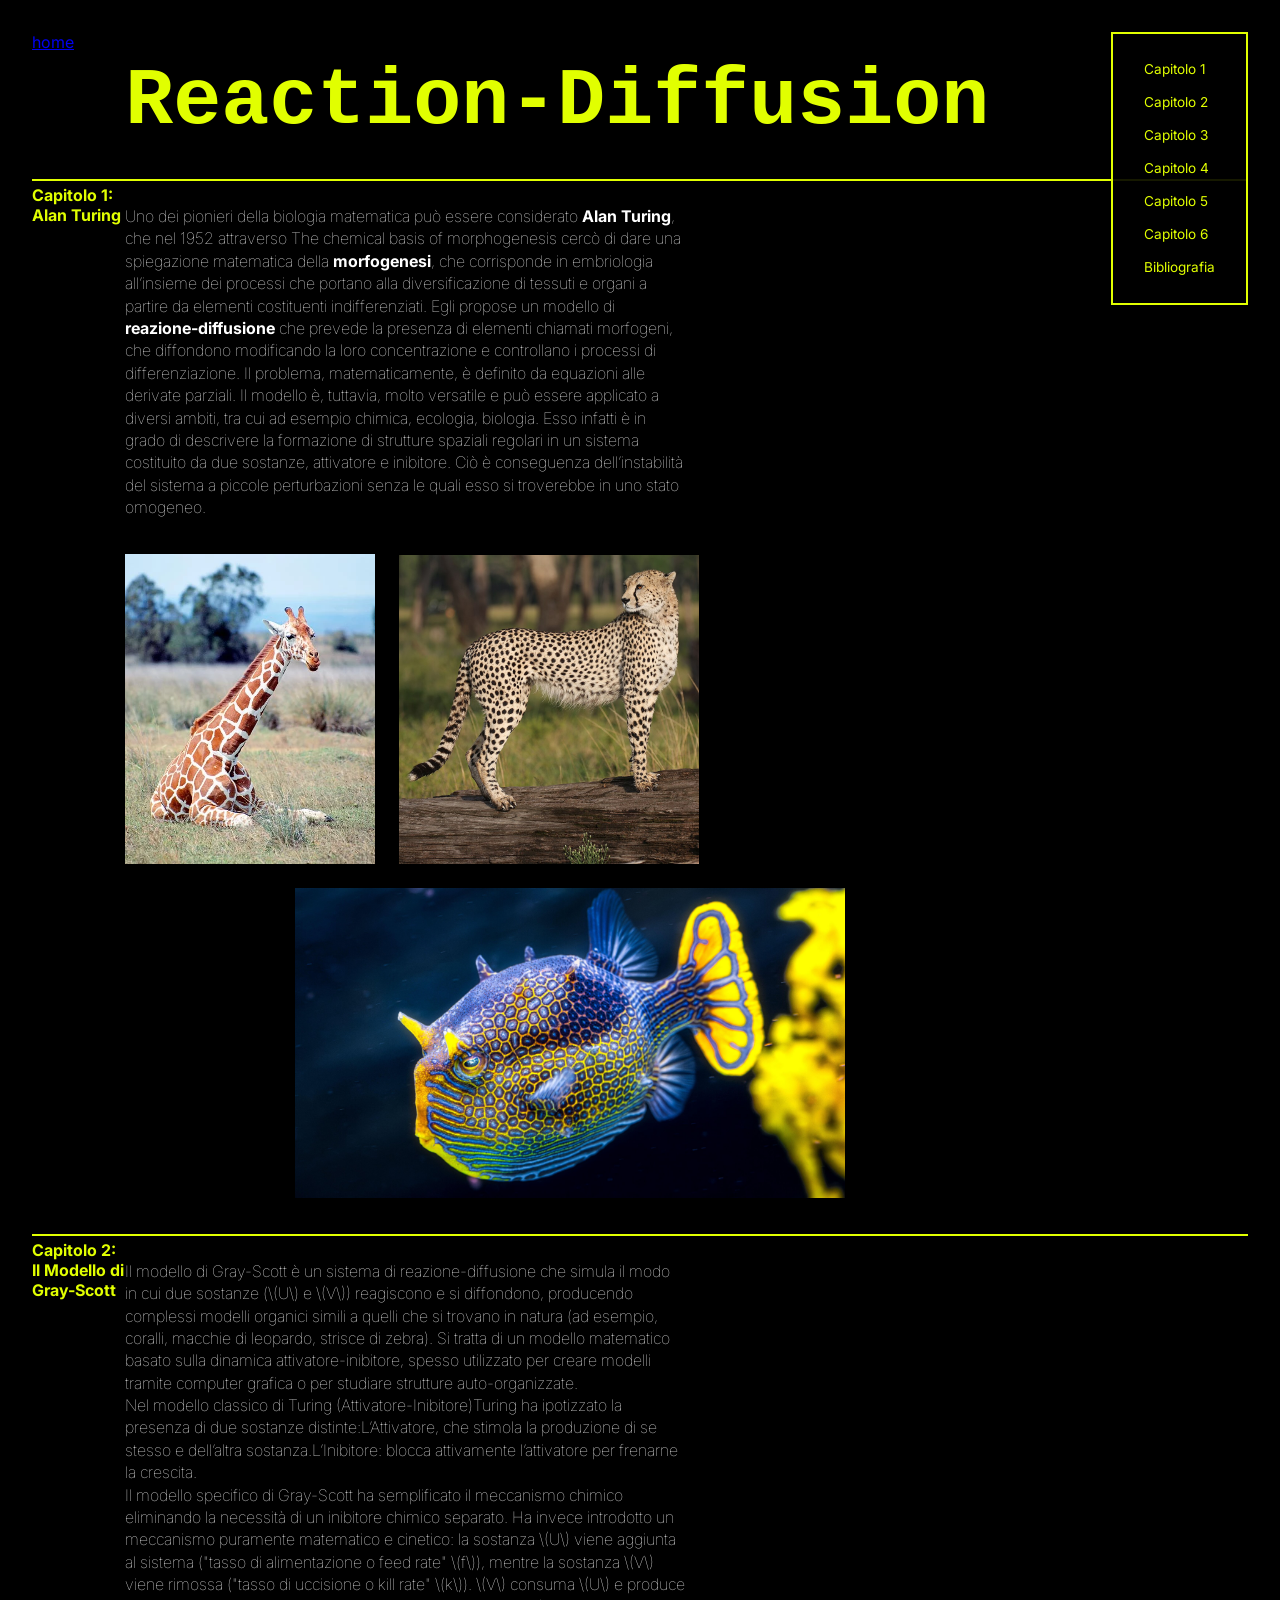
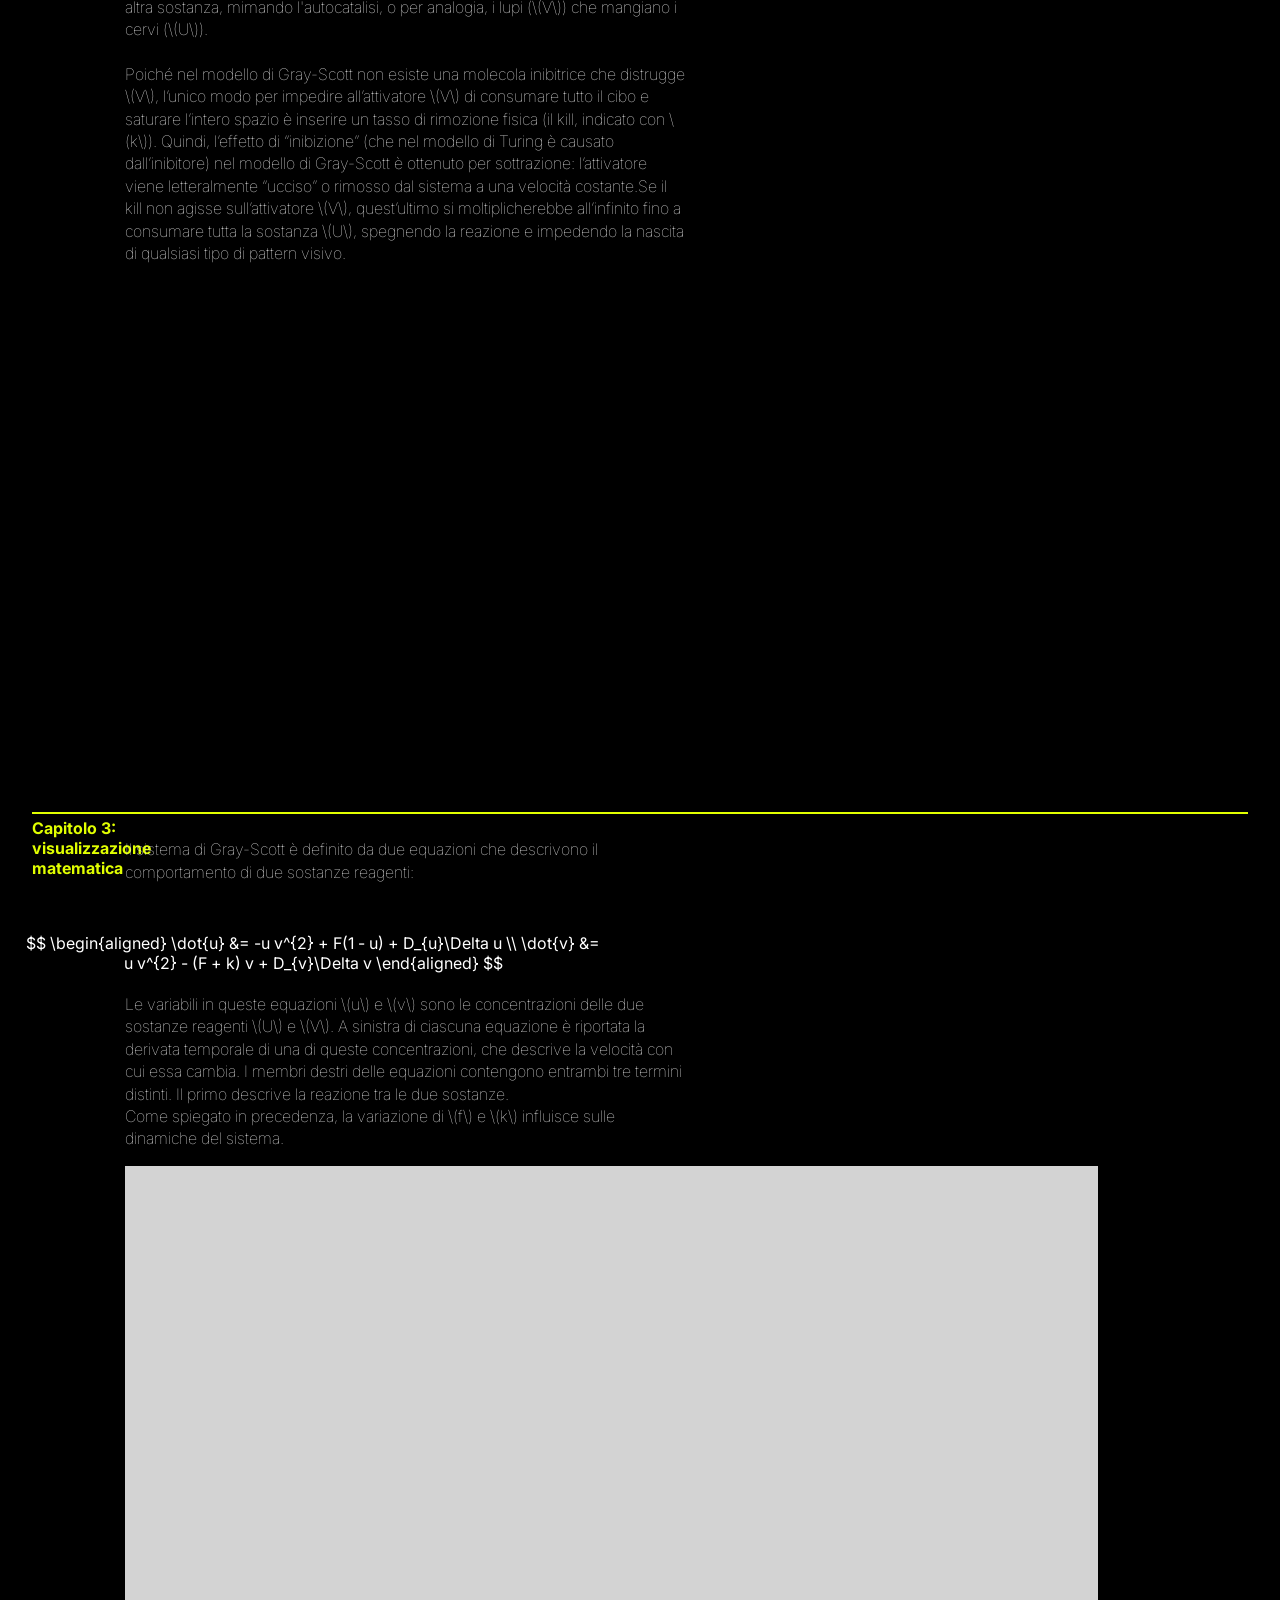
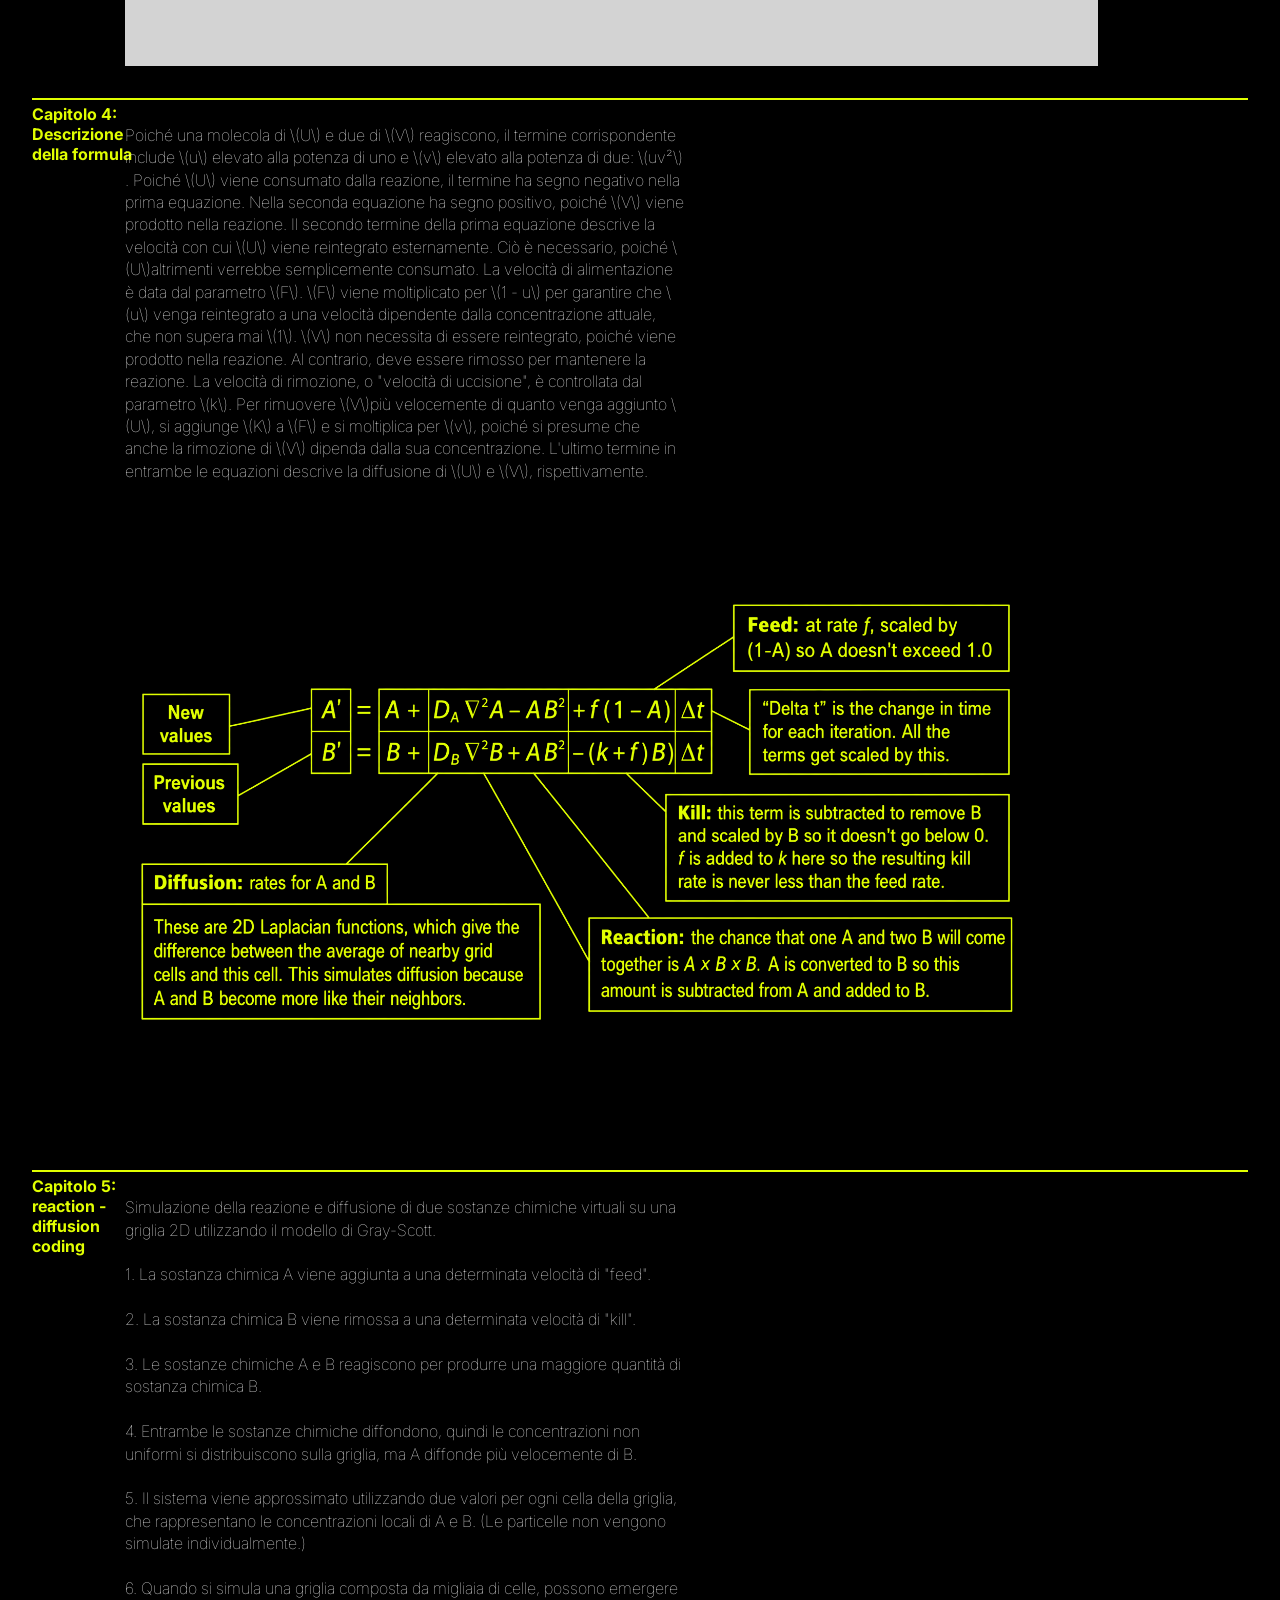
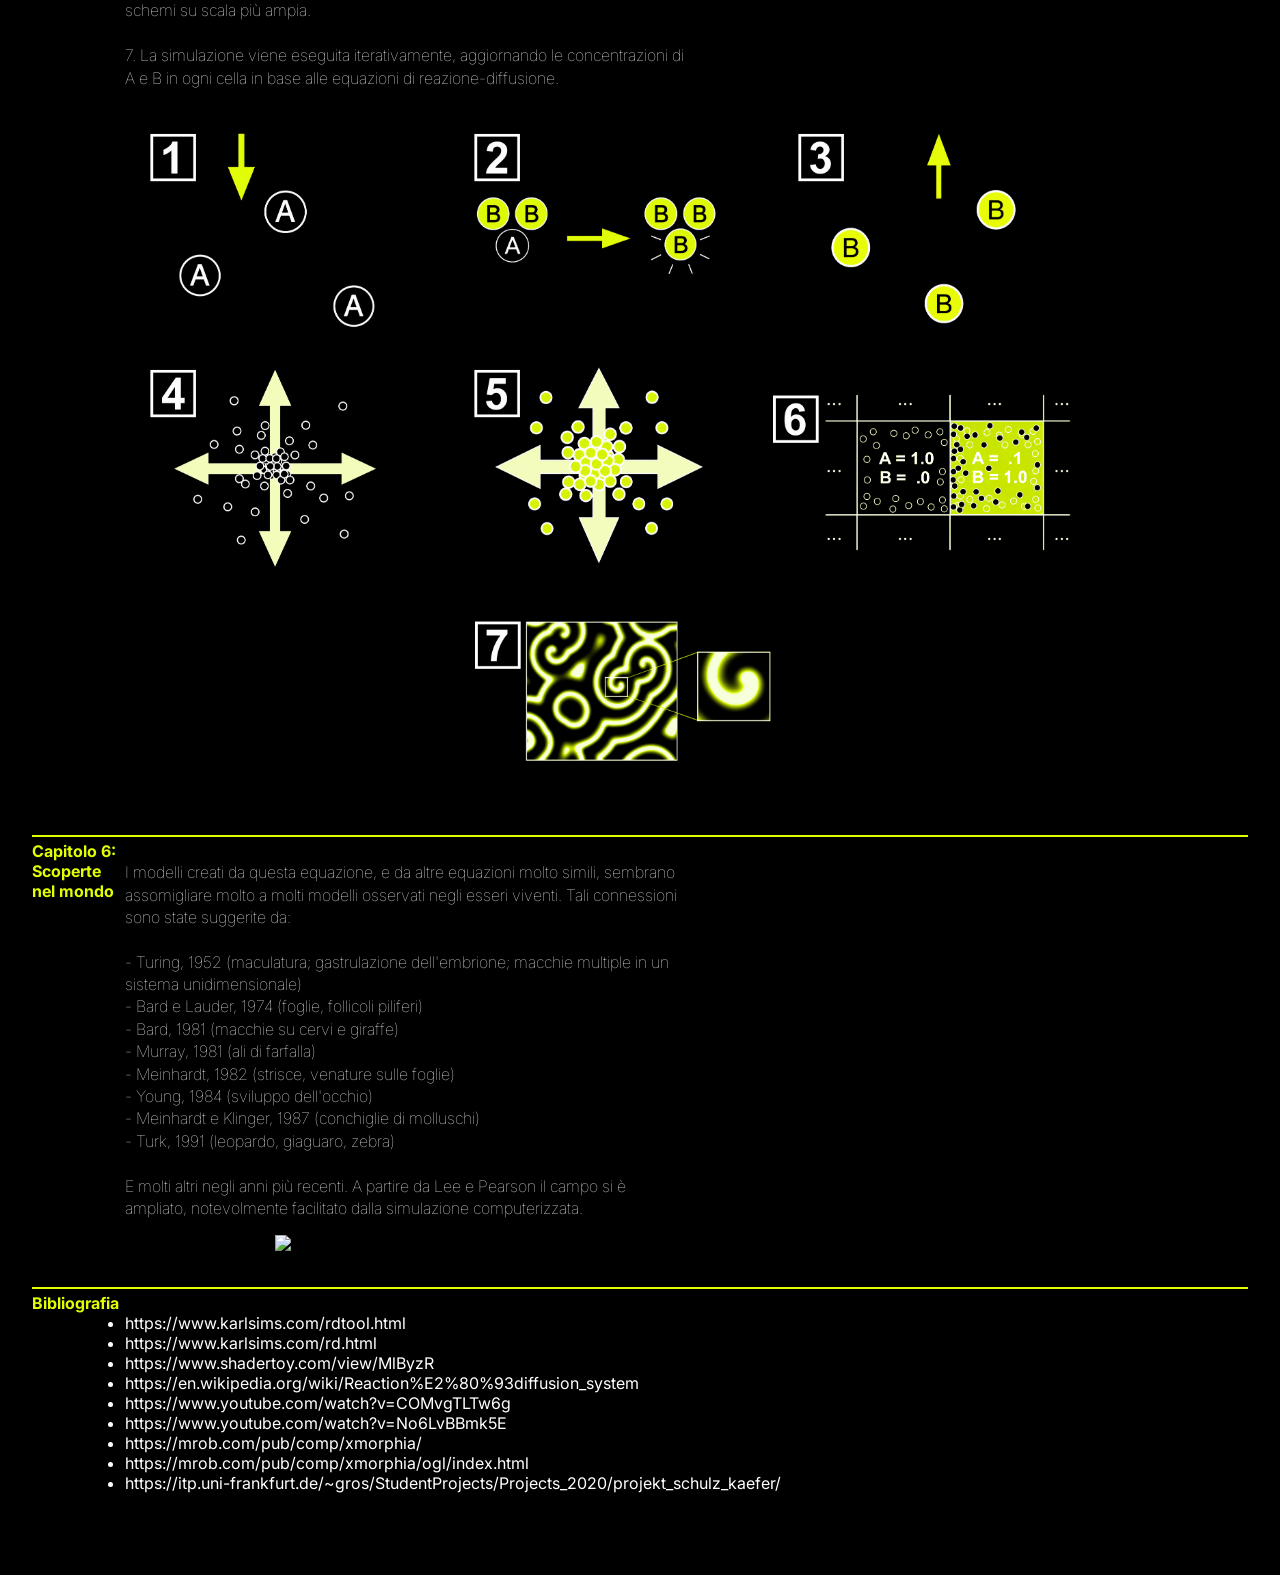
==== index_ricerca.html @ 11363ff9 "aggiornamento" ====
<!DOCTYPE html>
<html>
<head>
	<meta charset="utf-8">
	<title>reaction-diffusion</title>
	<meta name="author"      content="Nome Cognome">
	<meta name="description" content="Descrizione">
	<meta name="viewport"    content="width=device-width, initial-scale=1">

	<link rel="preconnect" href="https://fonts.googleapis.com">
	<link rel="preconnect" href="https://fonts.gstatic.com" crossorigin>
	<link href="https://fonts.googleapis.com/css2?family=Inter&display=swap" rel="stylesheet">

	<link rel="stylesheet"   href="./assets/css/main.css">
	<script src="https://jsdelivr.net" async></script>

	<!-- KaTeX for rendering math -->
	<link rel="stylesheet" href="https://cdn.jsdelivr.net/npm/katex@0.16.8/dist/katex.min.css">
	<script defer src="https://cdn.jsdelivr.net/npm/katex@0.16.8/dist/katex.min.js"></script>
	<script defer src="https://cdn.jsdelivr.net/npm/katex@0.16.8/dist/contrib/auto-render.min.js" onload="renderMathInElement(document.body, {delimiters: [{left: '$$', right: '$$', display: true}, {left: '\\(', right: '\\)', display: false}]});"></script>
</head>
<body>
	<!-- Dynamic Index -->
	<nav class="indice-laterale">
		<ul>
			<li><a href="#capitolo-1">Capitolo 1</a></li>
			<li><a href="#capitolo-2">Capitolo 2</a></li>
			<li><a href="#capitolo-3">Capitolo 3</a></li>
			<li><a href="#capitolo-4">Capitolo 4</a></li>
			<li><a href="#capitolo-5">Capitolo 5</a></li>
			<li><a href="#capitolo-6">Capitolo 6</a></li>
			<li><a href="#bibliografia">Bibliografia</a></li>
		</ul>
	</nav>

	<main class="contenitore">
<a href=index.html>home </style>	</a>
		<!-- --------------------------------------------------------------------- -->

		<header id="capitolo-1">
			<span></span>
			<h1 class="typewriter">Reaction-Diffusion</h1>
		</header>

		<!-- --------------------------------------------------------------------- -->

		<section class="filetto">
			<h4 class="titolo-sezione">Capitolo 1: <br>Alan Turing</h4>
			<div class="contenuto-sezione">
				<p>
					Uno dei pionieri della biologia matematica può essere considerato <strong>Alan Turing</strong>, 
					che nel 1952 attraverso </italic>The chemical basis of morphogenesis </italic> cercò di dare una spiegazione matematica della <strong>morfogenesi</strong>, che corrisponde 
					in embriologia all’insieme dei processi che portano alla diversificazione di tessuti e organi 
					a partire da elementi costituenti indifferenziati. Egli propose un modello di <strong>reazione-diffusione</strong>	 
					che prevede la presenza di elementi chiamati morfogeni, che diffondono modificando la loro concentrazione 
					e controllano i processi di differenziazione. 
					Il problema, matematicamente, è definito da equazioni alle derivate parziali. Il modello è, tuttavia, molto versatile 
					e può essere applicato a diversi ambiti, tra cui ad esempio chimica, ecologia, biologia. Esso infatti è in grado di 
					descrivere la formazione di strutture spaziali regolari in un sistema costituito da due sostanze, attivatore e inibitore. 
					Ciò è conseguenza dell’instabilità del sistema a piccole perturbazioni senza le quali esso si troverebbe in uno stato omogeneo.
				</p>
				<img src="giraffa.webp" alt="esempio" style="width: 250px; height: auto; margin-left: -150px; margin-top: 20px;">
				<img src="Cheetah,_Masai_Mara_(52448477516).jpg" alt="esempio" style="width: 300px; height: auto; margin-left: 20px; margin-top: 20px;">
				<img src="00HS-turing-patterns-01-videoSixteenByNine3000.jpg" alt="esempio" style="width: 550px; height: auto; margin-left: 20px; margin-top: 20px;">
			</div>
		</section>

		<!-- --------------------------------------------------------------------- -->

		<section class="filetto" id="capitolo-2">
			<h4 class="titolo-sezione">Capitolo 2:<br>Il Modello di <br> Gray-Scott </h4>
			<div class="contenuto-sezione">
				<p>
					Il modello di Gray-Scott è un sistema di reazione-diffusione che simula il modo in cui due sostanze
                    (\(U\) e \(V\)) reagiscono e si diffondono, producendo complessi modelli organici simili a quelli che si trovano
                    in natura (ad esempio, coralli, macchie di leopardo, strisce di zebra). Si tratta di un modello matematico basato sulla
                    dinamica attivatore-inibitore, spesso utilizzato per creare modelli tramite computer grafica o per studiare strutture auto-organizzate.<br>
					Nel modello classico di Turing (Attivatore-Inibitore)Turing ha ipotizzato la presenza di due sostanze 
					distinte:L’Attivatore, che stimola la produzione di se stesso e dell’altra sostanza.L’Inibitore: blocca attivamente l’attivatore per frenarne la crescita.<br>
					Il modello specifico di Gray-Scott ha semplificato il meccanismo chimico eliminando la necessità di un inibitore chimico separato. Ha invece introdotto un meccanismo puramente matematico e cinetico:
					la sostanza \(U\) viene aggiunta al sistema ("tasso di alimentazione o feed rate" \(f\)),
                    mentre la sostanza \(V\) viene rimossa ("tasso di uccisione o kill rate" \(k\)). \(V\) consuma \(U\) e produce altra sostanza,
                    mimando l'autocatalisi, o per analogia, i lupi (\(V\)) che mangiano i cervi (\(U\)).<br><br>

			        Poiché nel modello di Gray-Scott non esiste una molecola inibitrice che distrugge \(V\), l’unico modo per impedire all’attivatore 
					\(V\) di consumare tutto il cibo e saturare l’intero spazio è inserire un tasso di rimozione fisica (il kill, indicato con \(k\)).
					Quindi, l’effetto di “inibizione” (che nel modello di Turing è causato dall’inibitore) nel modello di Gray-Scott è ottenuto per sottrazione: 
					l’attivatore viene letteralmente “ucciso” o rimosso dal sistema a una velocità costante.Se il kill non agisse sull’attivatore \(V\), quest’ultimo
					 si moltiplicherebbe all’infinito fino a consumare tutta la sostanza \(U\), spegnendo la reazione e impedendo la nascita di qualsiasi tipo di pattern visivo.
	
				</p>
				<iframe scrolling=no frameborder=0 height=500 src="./assets/sketches/classe_vettori/"></iframe>
			</div>
		</section>

		<!-- --------------------------------------------------------------------- -->

		<section class="filetto" id="capitolo-3">
			<h4 class="titolo-sezione">Capitolo 3:<br>visualizzazione <br> matematica </h4>
			<div class="contenuto-sezione">
				<p>
					Il sistema di Gray-Scott è definito da due equazioni che descrivono il comportamento di due sostanze reagenti:<br>
				</p>
				<div class="equazione-math">
					$$
					\begin{aligned}
					\dot{u} &= -u v^{2} + F(1 - u) + D_{u}\Delta u \\
					\dot{v} &= u v^{2} - (F + k) v + D_{v}\Delta v
					\end{aligned}
					$$
				</div>
				<p>
	
					Le variabili in queste equazioni \(u\) e \(v\) sono le concentrazioni 
					delle due sostanze reagenti \(U\) e \(V\). A sinistra di ciascuna equazione è
					 riportata la derivata temporale di una di queste concentrazioni, 
					 che descrive la velocità con cui essa cambia. I membri destri delle 
					 equazioni contengono entrambi tre termini distinti. Il primo descrive 
					 la reazione tra le due sostanze. 
					<br> Come spiegato in precedenza, la variazione di \(f\) e \(k\) influisce sulle dinamiche del sistema.
				</p>
			
				<iframe scrolling=no frameborder=0 height=500 src="./assets/sketches/linea_tratteggiata/"></iframe>
			</div>
		</section>

		<!-- --------------------------------------------------------------------- -->

		<section class="filetto" id="capitolo-4">
			<h4 class="titolo-sezione">Capitolo 4:<br>Descrizione <br> della formula</h4>
			<div class="contenuto-sezione">
				<p>
					Poiché una molecola di \(U\) e due di \(V\)
					  reagiscono, il termine corrispondente include \(u\) elevato alla potenza 
					  di uno e \(v\) elevato alla potenza di due: \(uv²\) . Poiché \(U\) viene consumato 
					  dalla reazione, il termine ha segno negativo nella prima equazione.
					   Nella seconda equazione ha segno positivo, poiché \(V\) viene prodotto 
					   nella reazione.
                     Il secondo termine della prima equazione descrive la velocità con cui 
					 \(U\) viene reintegrato esternamente. Ciò è necessario, poiché \(U\)altrimenti 
					 verrebbe semplicemente consumato. La velocità di alimentazione è data
					  dal parametro \(F\). \(F\) viene moltiplicato per \(1 - u\) per garantire che \(u\) venga 
					  reintegrato a una velocità dipendente dalla concentrazione attuale, 
					  che non supera mai \(1\). \(V\) non necessita di essere reintegrato, poiché viene 
					  prodotto nella reazione. Al contrario, deve essere rimosso per 
					  mantenere la reazione. La velocità di rimozione, o "velocità di 
					  uccisione", è controllata dal parametro \(k\). Per rimuovere \(V\)più 
					  velocemente di quanto venga aggiunto \(U\), si aggiunge \(K\) a \(F\) e si 
					  moltiplica per \(v\), poiché si presume che anche la rimozione 
					  di \(V\) dipenda dalla sua concentrazione.
					  L'ultimo termine in entrambe le equazioni descrive la diffusione di \(U\) e \(V\), rispettivamente.
				</p>
				
<img src="8.png" alt="esempio" style="width: 900px; height: auto; margin-left: -150px; margin-top: 0px;">
			</div>
		</section>

<!-- --------------------------------------------------------------------- -->

		<section class="filetto" id="capitolo-5">
			<h4 class="titolo-sezione">Capitolo 5:<br>reaction -<br>diffusion<br>coding</h4>
			<div class="contenuto-sezione">
				<p>
					Simulazione della reazione e diffusione di due sostanze chimiche virtuali su una griglia 2D utilizzando il modello di Gray-Scott.
					<br><br>1. La sostanza chimica A viene aggiunta a una determinata velocità di "feed".
<br><br>2. La sostanza chimica B viene rimossa a una determinata velocità di "kill".
<br><br>3. Le sostanze chimiche A e B reagiscono per produrre una maggiore quantità di sostanza chimica B.
<br><br>4. Entrambe le sostanze chimiche diffondono, quindi le concentrazioni non uniformi si distribuiscono sulla griglia, ma A diffonde più velocemente di B.
<br><br>5. Il sistema viene approssimato utilizzando due valori per ogni cella della griglia, che rappresentano le concentrazioni locali di A e B. (Le particelle non vengono simulate individualmente.)
<br><br>6. Quando si simula una griglia composta da migliaia di celle, possono emergere schemi su scala più ampia.
<br><br>7. La simulazione viene eseguita iterativamente, aggiornando le concentrazioni di A e B in ogni cella in base alle equazioni di reazione-diffusione.

				</p>
				<img src="1(1).png" alt="esempio" style="width: 300px; height: auto; margin-left: -150px; margin-top: 20px;">
				<img src="2(1).png" alt="esempio" style="width: 300px; height: auto; margin-left: 20px; margin-top: 20px;">
				<img src="3.png" alt="esempio" style="width: 300px; height: auto; margin-left: 20px; margin-top: 20px;"><br>
				<img src="4.png" alt="esempio" style="width: 300px; height: auto; margin-left: -150px; margin-top: 20px;">
				<img src="5.png" alt="esempio" style="width: 300px; height: auto; margin-left: 20px; margin-top: 20px;">
				<img src="6.png" alt="esempio" style="width: 300px; height: auto; margin-left: 20px; margin-top: 10px;"><br>
				<img src="7.png" alt="esempio" style="width: 300px; height: auto; margin-left: 200px; margin-top: 10px;">
			</div>
		</section>

		<!-- --------------------------------------------------------------------- -->

		<section class="filetto" id="capitolo-6">
			<h4 class="titolo-sezione">Capitolo 6:<br>Scoperte<br>nel mondo</h4>
			<div class="contenuto-sezione">
				<p>
					I modelli creati da questa equazione, e da altre equazioni molto simili, sembrano assomigliare molto a molti modelli osservati negli esseri viventi. Tali connessioni sono state suggerite da:<br><br>

- Turing, 1952 (maculatura; gastrulazione dell'embrione; macchie multiple in un sistema unidimensionale)<br>
- Bard e Lauder, 1974 (foglie, follicoli piliferi)<br>
- Bard, 1981 (macchie su cervi e giraffe)<br>
- Murray, 1981 (ali di farfalla)<br>
- Meinhardt, 1982 (strisce, venature sulle foglie)<br>
- Young, 1984 (sviluppo dell'occhio)<br>
- Meinhardt e Klinger, 1987 (conchiglie di molluschi)<br>
- Turk, 1991 (leopardo, giaguaro, zebra)<br><br>

E molti altri negli anni più recenti. A partire da Lee e Pearson il campo si è ampliato, notevolmente facilitato dalla simulazione computerizzata.
				</p>
				<img src="https://upload.wikimedia.org/wikipedia/commons/4/4e/Circle_radians.gif">
			</div>
		</section>


<!-- --------------------------------------------------------------------- -->

		<section class="filetto" id="bibliografia">
			<h4 class="titolo-sezione">Bibliografia</h4>
			<div class="contenuto-sezione">
				<ul>
					<li>https://www.karlsims.com/rdtool.html</li>
					<li>https://www.karlsims.com/rd.html</li>
					<li>https://www.shadertoy.com/view/MlByzR</li>
					<li>https://en.wikipedia.org/wiki/Reaction%E2%80%93diffusion_system</li>
					<li>https://www.youtube.com/watch?v=COMvgTLTw6g</li>
					<li>https://www.youtube.com/watch?v=No6LvBBmk5E</li>
					<li>https://mrob.com/pub/comp/xmorphia/</li>
					<li>https://mrob.com/pub/comp/xmorphia/ogl/index.html</li>
					<li>https://itp.uni-frankfurt.de/~gros/StudentProjects/Projects_2020/projekt_schulz_kaefer/</li>
					</ul>

			</div>
		</section>
	</main>

	<script>
		// Smooth scrolling for index links
		document.querySelectorAll('.indice-laterale a').forEach(link => {
			link.addEventListener('click', function(e) {
				e.preventDefault();
				const targetId = this.getAttribute('href');
				const targetElement = document.querySelector(targetId);
				
				if (targetElement) {
					targetElement.scrollIntoView({
						behavior: 'smooth',
						block: 'start'
					});
				}
			});
		});
	</script>
</body>
</html>
---- assets/css/main.css ----
*, *:before, *:after {
	box-sizing: border-box;
}

body {
	background-color: rgb(0, 0, 0); /* white, #FFFFFF */
	padding: 2em;
	margin: 0;
	font-family: "Inter", arial, sans-serif;
	font-optical-sizing: auto;
	font-weight: 400;
	font-style: normal;
	font-variation-settings: "slnt" 0;
}

titolo-sezione {
	font-family: "Inter", arial, sans-serif;
	font-weight: 400;
	font-style: normal;
	font-variation-settings: "slnt" 0;
	color: rgb(225, 255, 0);
	margin: 0px 0px 0px -150px;
}

p {
	font-weight: lighter;
	margin: 20px 0px 1em -150px;
	max-width: 35em;
	line-height: 1.4;
	color:white
}

h1 {
	font-family: monospace, arial, sans-serif,light;
	font-style:black;
	margin: 0px 0px 0px -150px;
    font-size: 5em;	
    color:rgb(225, 255, 0)
}

.typewriter {
  overflow: hidden;
  border-right: .15em solid rgb(225, 255, 0);
  white-space: nowrap;
  animation: typing 5s steps(17, end), blink-caret .75s step-end infinite, hide-cursor 0s 3.5s forwards;
}

@keyframes typing {
  from { width: 0 }
  to { width: 100% }
}

@keyframes blink-caret {
  from, to { border-color: transparent }
  50% { border-color: rgb(225, 255, 0) }
}

@keyframes hide-cursor {
  to { border-right: none; }
}

h4 {
	margin: 0;
	color:rgb(225, 255, 0)
}

iframe {
	margin: 0px 0px 0px -150px;
	display: block;
	border: none;
	width: 100%;
}

header,
section {
	display: grid;
	grid-template-columns: 1fr 4fr;
	margin-bottom: 2em;
	padding-top: 0.25em;
}

.filetto {
	border-top: solid 2px rgb(225, 255, 0);
}

.titolo-sezione {
	margin: 0px, 0px 100px 0px;
}

ul {
	color:rgb(255, 255, 255);
	margin: 20px 0px 1em -150px;
	padding: 0;
}

/* -- Indice Laterale / Fixed Index -- */

.indice-laterale {
	position: fixed;
	top: 2em;
	right: 2em;
	z-index: 1000;
	background-color: rgba(0, 0, 0, 0.9);
	border: 2px solid rgb(225, 255, 0);
	border-radius: none;
	padding: 1.5em;
	max-width: 150px;
}

.indice-laterale ul {
	list-style: none;
	margin: 0;
	padding: 0;
}

.indice-laterale li {
	margin-bottom: 0.75em;
	font-size: 0.85em;
}

.indice-laterale li:last-child {
	margin-bottom: 0;
}

.indice-laterale a {
	color: rgb(225, 255, 0);
	text-decoration: none;
	transition: all 0.3s ease;
	display: block;
	padding: 0.25em 0.5em;
	border-radius: 2px;
}

.indice-laterale a:hover {
	background-color: rgba(225, 255, 0, 0.1);
	padding-left: 0.75em;
}

/* -- breakpoint: schermi piccoli, larghezza massima 500 pixel -- */

/* Styles for equations inserted in the document */

.equazione-math {
	color: #ffffff;
	text-align: center;
	max-width: 36em;
	margin: 50px 0px 0px -250px;
}

.equazione-math .katex,
.equazione-math .katex-display,
.equazione-math .katex .katex-html {
	color: inherit;
}

@media only screen and (max-width: 600px) {
	header,
	section {
		grid-template-columns: 1fr;
	}
	.contenitore {
		width:100%;
	}
	.contenuto-sezione {
		width: 100%;
	}
	.titolo-sezione {
		width: 100%;
	}
	img {
		width: 100%;
	}
	.indice-laterale {
		top: 1em;
		right: 1em;
		padding: 1em;
		max-width: 120px;
		font-size: 0.75em;
	}
	.indice-laterale li {
		margin-bottom: 0.5em;
	}
}
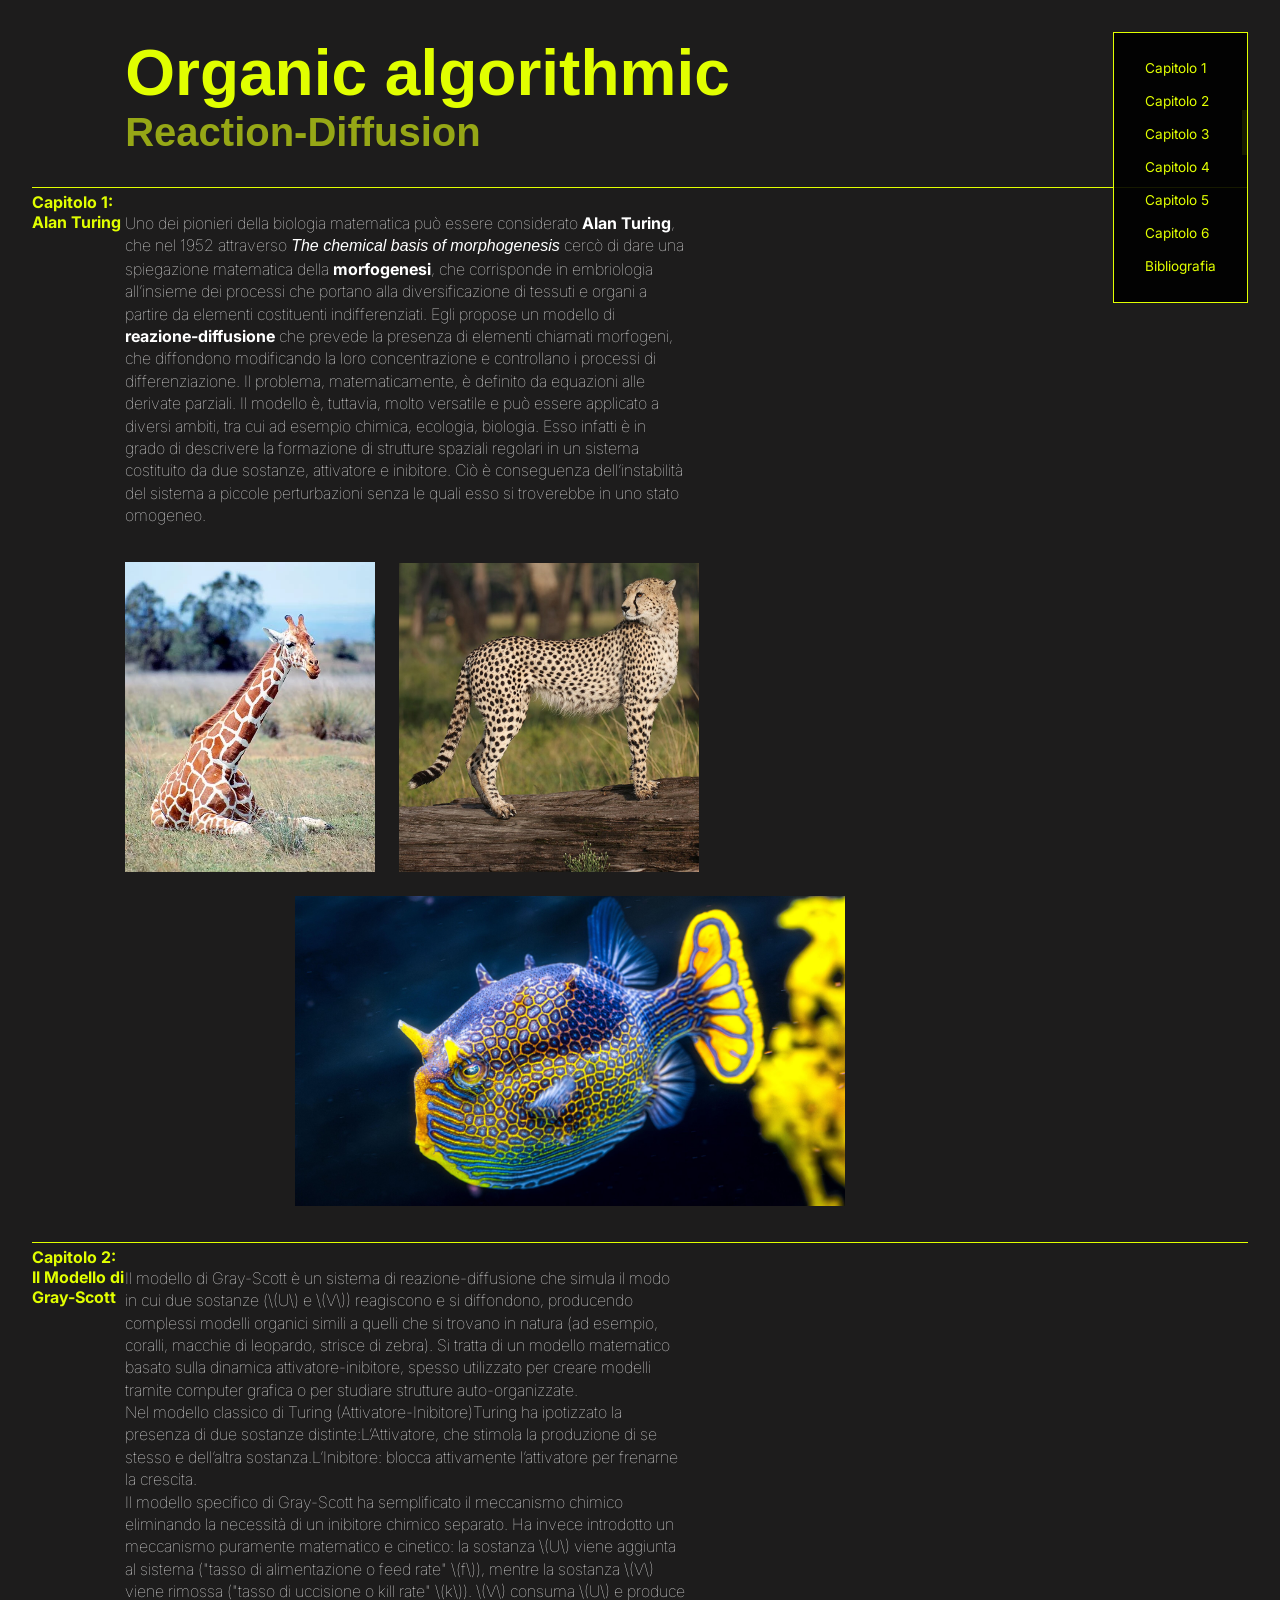
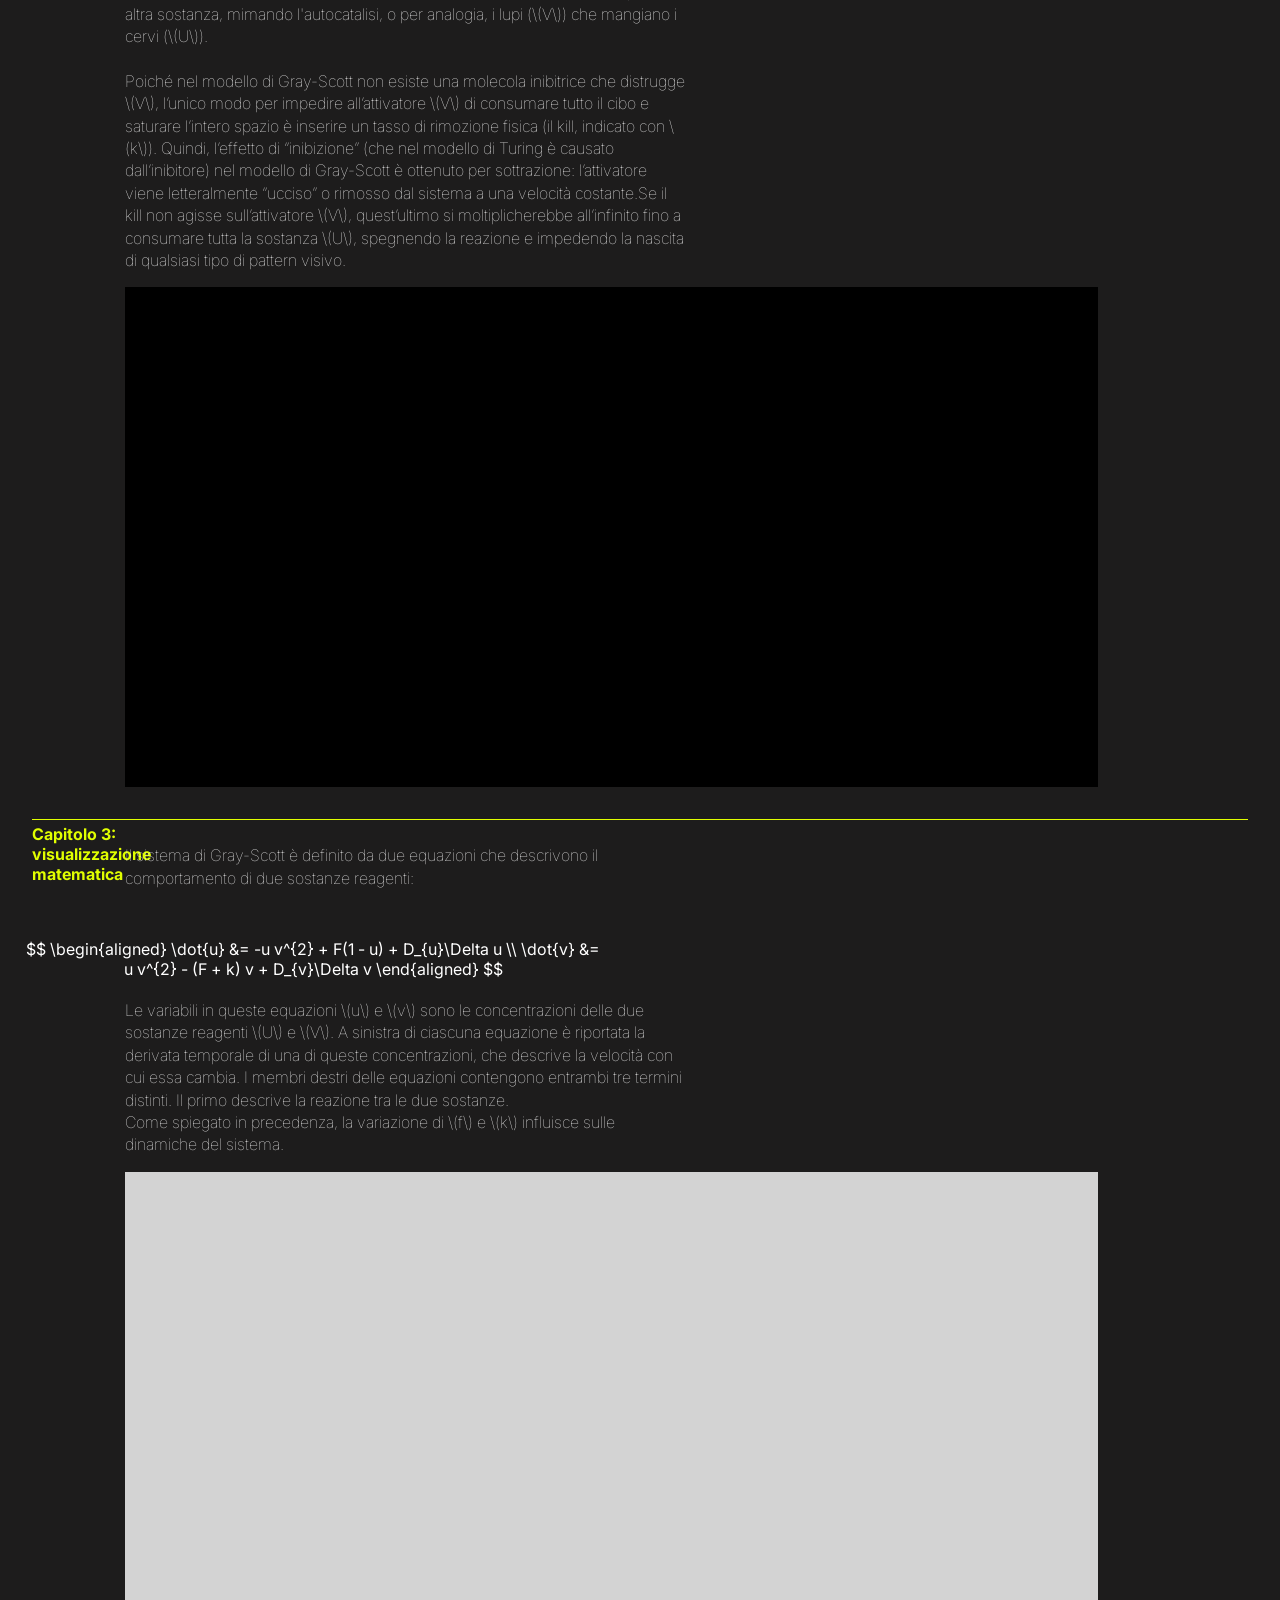
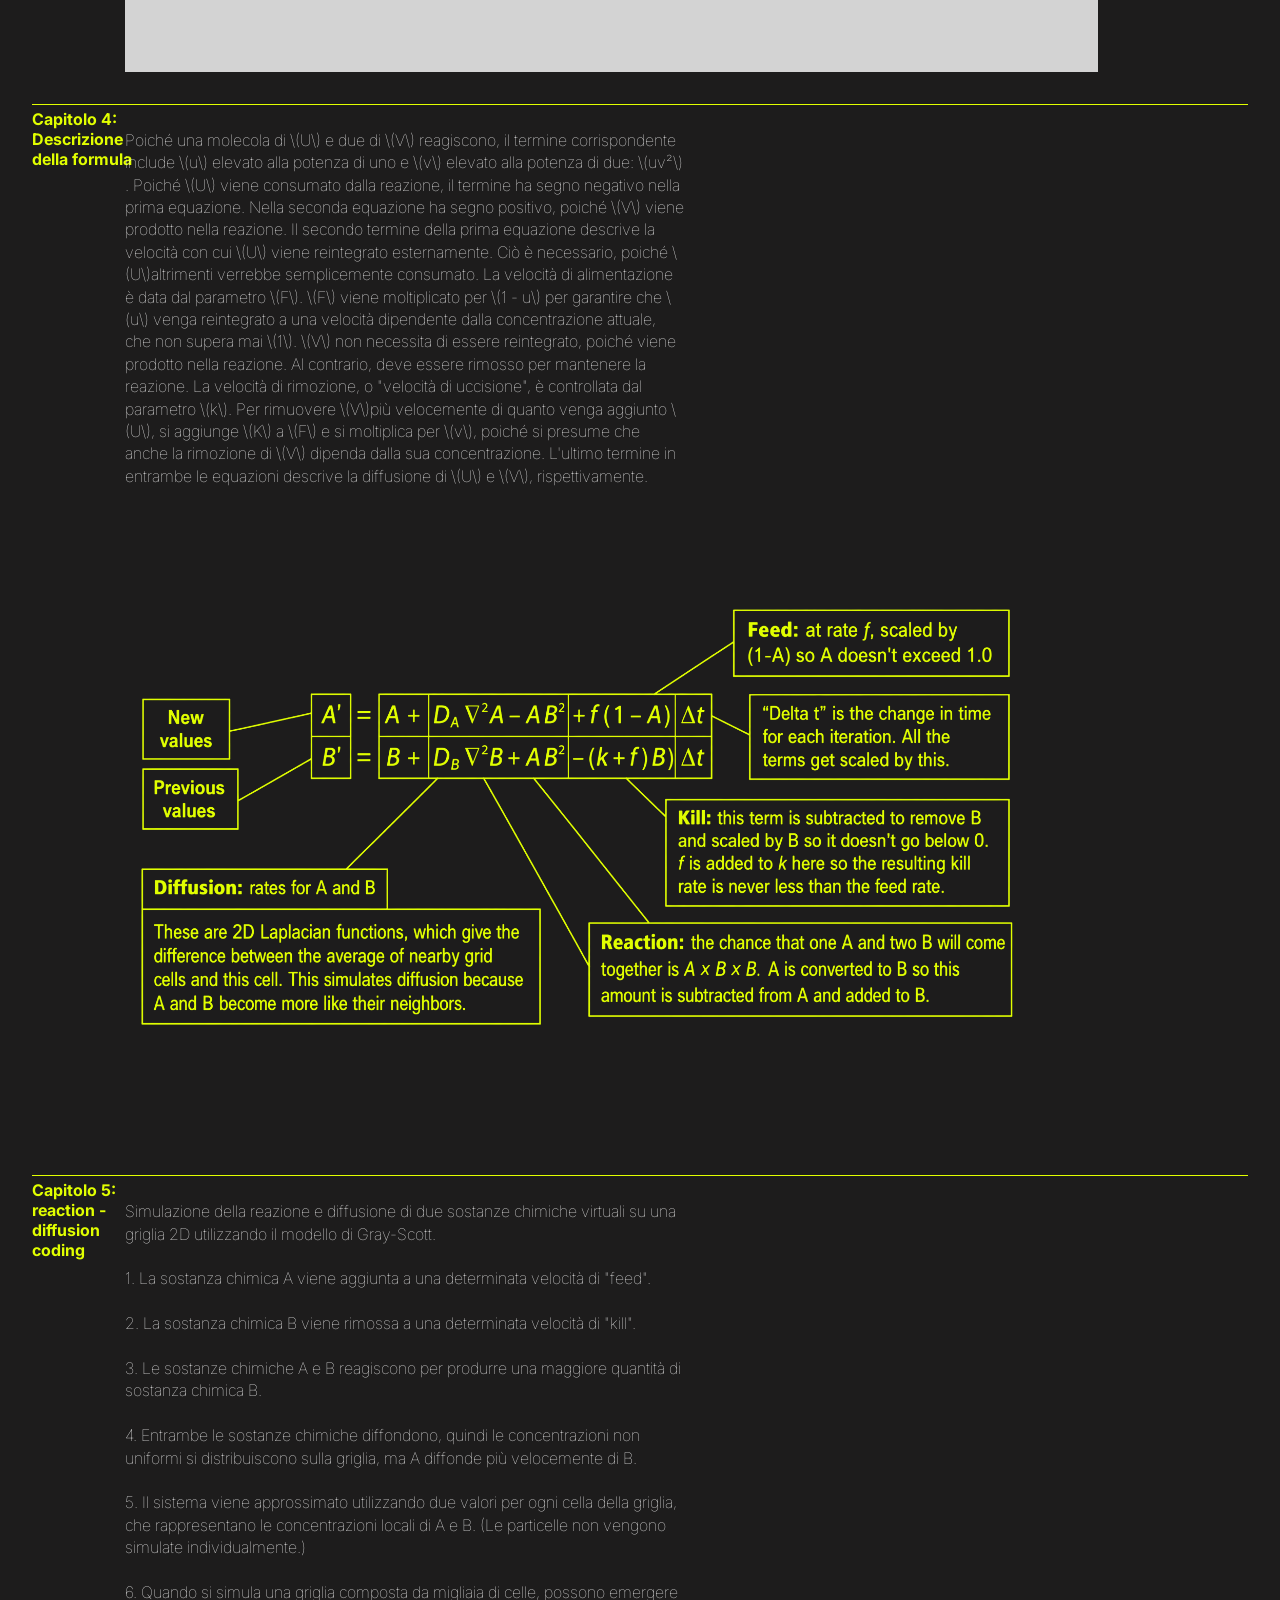
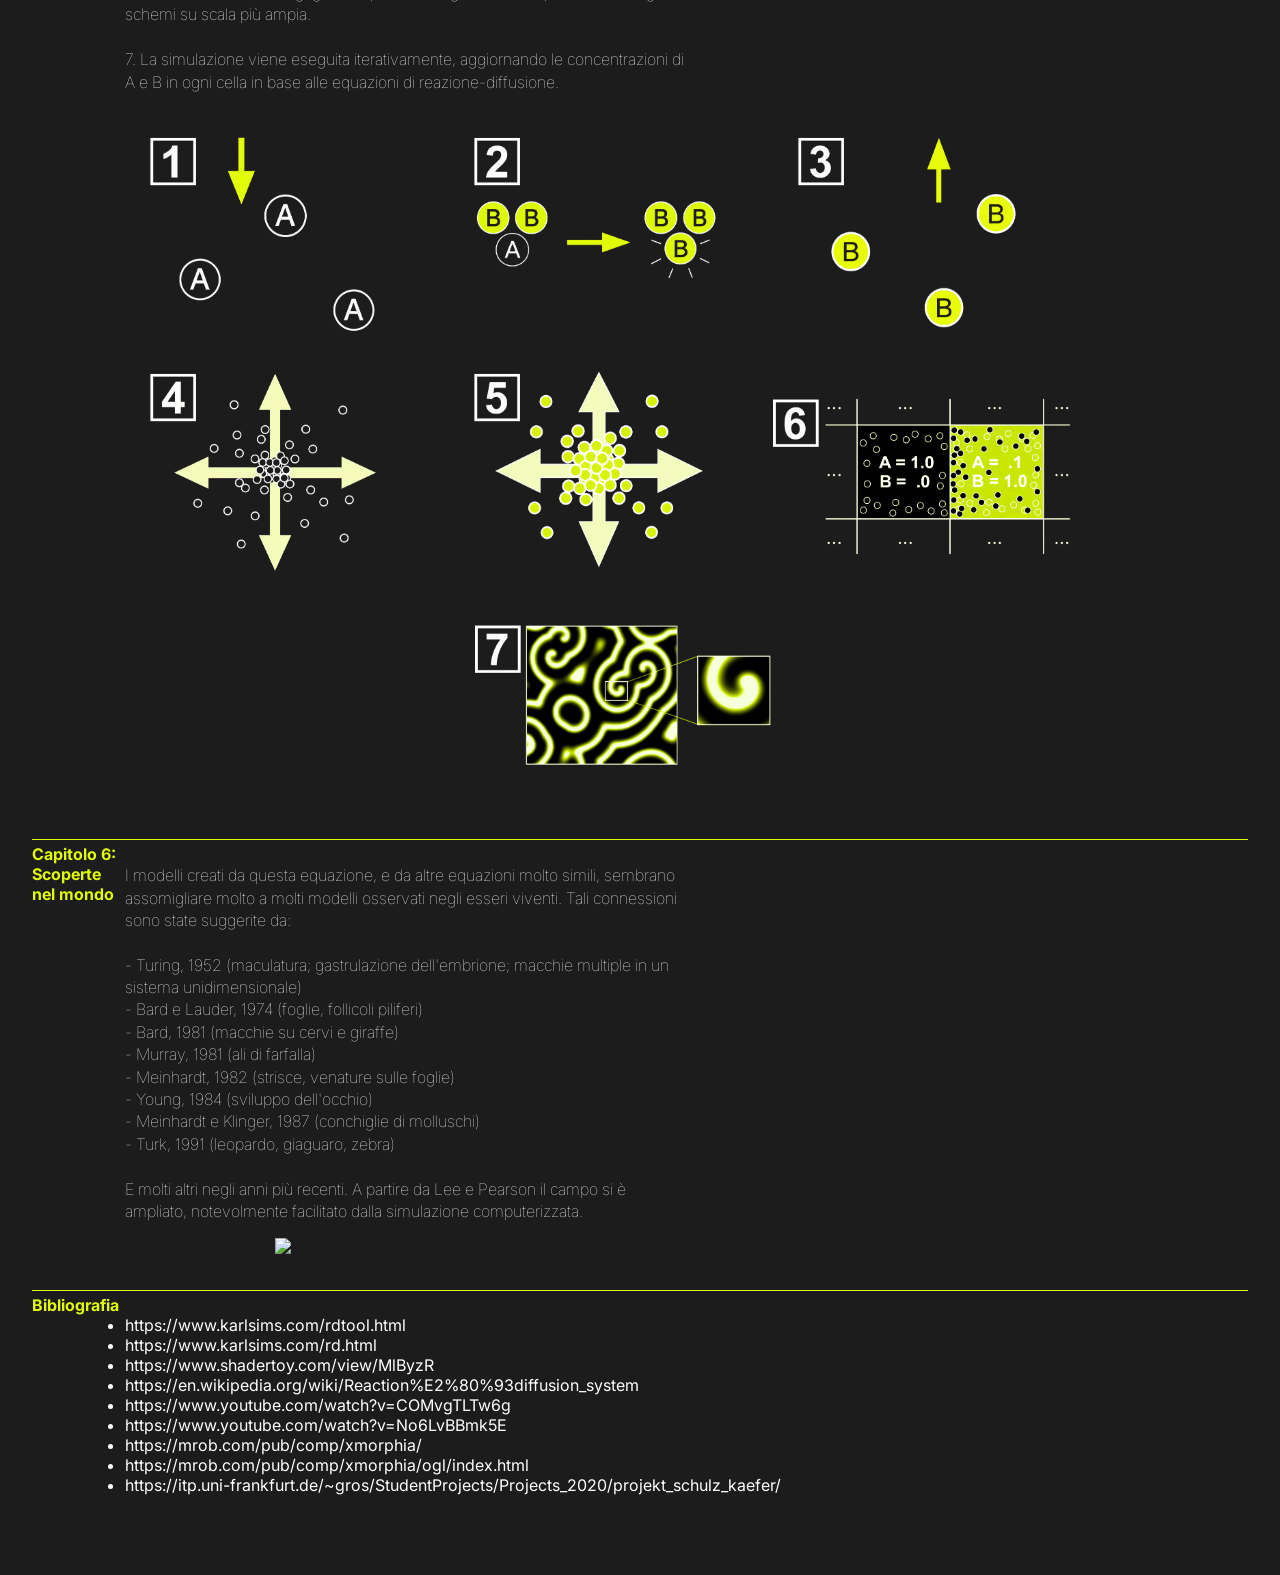
==== commit cdc3e1da: "aggiorna" ====
--- a/index_ricerca.html
+++ b/index_ricerca.html
@@ -34,11 +34,12 @@
 	</nav>
 
 	<main class="contenitore">
-<a href=index.html>home </style>	</a>
+
 		<!-- --------------------------------------------------------------------- -->
 
 		<header id="capitolo-1">
 			<span></span>
+			<h2>Organic algorithmic</h2> <br>
 			<h1 class="typewriter">Reaction-Diffusion</h1>
 		</header>
 
@@ -49,7 +50,7 @@
 			<div class="contenuto-sezione">
 				<p>
 					Uno dei pionieri della biologia matematica può essere considerato <strong>Alan Turing</strong>, 
-					che nel 1952 attraverso </italic>The chemical basis of morphogenesis </italic> cercò di dare una spiegazione matematica della <strong>morfogenesi</strong>, che corrisponde 
+					che nel 1952 attraverso <em class="sottile">The chemical basis of morphogenesis</em> cercò di dare una spiegazione matematica della <strong>morfogenesi</strong>, che corrisponde 
 					in embriologia all’insieme dei processi che portano alla diversificazione di tessuti e organi 
 					a partire da elementi costituenti indifferenziati. Egli propose un modello di <strong>reazione-diffusione</strong>	 
 					che prevede la presenza di elementi chiamati morfogeni, che diffondono modificando la loro concentrazione 
@@ -60,8 +61,8 @@
 					Ciò è conseguenza dell’instabilità del sistema a piccole perturbazioni senza le quali esso si troverebbe in uno stato omogeneo.
 				</p>
 				<img src="giraffa.webp" alt="esempio" style="width: 250px; height: auto; margin-left: -150px; margin-top: 20px;">
-				<img src="Cheetah,_Masai_Mara_(52448477516).jpg" alt="esempio" style="width: 300px; height: auto; margin-left: 20px; margin-top: 20px;">
-				<img src="00HS-turing-patterns-01-videoSixteenByNine3000.jpg" alt="esempio" style="width: 550px; height: auto; margin-left: 20px; margin-top: 20px;">
+				<img src="ghepardo.jpg" alt="esempio" style="width: 300px; height: auto; margin-left: 20px; margin-top: 20px;">
+				<img src="boxfish.jpg" alt="esempio" style="width: 550px; height: auto; margin-left: 20px; margin-top: 20px;">
 			</div>
 		</section>
 
@@ -171,12 +172,12 @@
 <br><br>7. La simulazione viene eseguita iterativamente, aggiornando le concentrazioni di A e B in ogni cella in base alle equazioni di reazione-diffusione.
 
 				</p>
-				<img src="1(1).png" alt="esempio" style="width: 300px; height: auto; margin-left: -150px; margin-top: 20px;">
-				<img src="2(1).png" alt="esempio" style="width: 300px; height: auto; margin-left: 20px; margin-top: 20px;">
+				<img src="1.png" alt="esempio" style="width: 300px; height: auto; margin-left: -150px; margin-top: 20px;">
+				<img src="2.png" alt="esempio" style="width: 300px; height: auto; margin-left: 20px; margin-top: 20px;">
 				<img src="3.png" alt="esempio" style="width: 300px; height: auto; margin-left: 20px; margin-top: 20px;"><br>
 				<img src="4.png" alt="esempio" style="width: 300px; height: auto; margin-left: -150px; margin-top: 20px;">
 				<img src="5.png" alt="esempio" style="width: 300px; height: auto; margin-left: 20px; margin-top: 20px;">
-				<img src="6.png" alt="esempio" style="width: 300px; height: auto; margin-left: 20px; margin-top: 10px;"><br>
+				<img src="6.png" alt="esempio" style="width: 300px; height: auto; margin-left: 20px; margin-top: 5px;"><br>
 				<img src="7.png" alt="esempio" style="width: 300px; height: auto; margin-left: 200px; margin-top: 10px;">
 			</div>
 		</section>
--- a/assets/css/main.css
+++ b/assets/css/main.css
@@ -3,10 +3,10 @@
 }
 
 body {
-	background-color: rgb(0, 0, 0); /* white, #FFFFFF */
+	background-color: rgb(29, 28, 28); /* white, #FFFFFF */
 	padding: 2em;
 	margin: 0;
-	font-family: "Inter", arial, sans-serif;
+	font-family: "Inter", helvetica, sans-serif;
 	font-optical-sizing: auto;
 	font-weight: 400;
 	font-style: normal;
@@ -14,7 +14,7 @@
 }
 
 titolo-sezione {
-	font-family: "Inter", arial, sans-serif;
+	font-family: "Inter", helvetica, sans-serif;
 	font-weight: 400;
 	font-style: normal;
 	font-variation-settings: "slnt" 0;
@@ -30,19 +30,32 @@
 	color:white
 }
 
-h1 {
-	font-family: monospace, arial, sans-serif,light;
+/* Testo del titolo originale di Turing: sottile e corsivo */
+.sottile {
+    font-weight: 20;
+    font-style: italic;
+    font-family: inherit;
+}
+
+h2{
+	font-family: helvetica, sans-serif,light;
 	font-style:black;
 	margin: 0px 0px 0px -150px;
-    font-size: 5em;	
+    font-size: 4em;	
     color:rgb(225, 255, 0)
+}
+h1 {
+	font-family: helvetica, sans-serif,light;
+	font-style:black;
+	margin: 0px 0px 0px -150px;
+    font-size: 2.5em;	
+    color:rgb(150, 167, 22)
 }
 
 .typewriter {
-  overflow: hidden;
   border-right: .15em solid rgb(225, 255, 0);
   white-space: nowrap;
-  animation: typing 5s steps(17, end), blink-caret .75s step-end infinite, hide-cursor 0s 3.5s forwards;
+ 
 }
 
 @keyframes typing {
@@ -80,7 +93,7 @@
 }
 
 .filetto {
-	border-top: solid 2px rgb(225, 255, 0);
+	border-top: solid 1px rgb(225, 255, 0);
 }
 
 .titolo-sezione {
@@ -101,7 +114,7 @@
 	right: 2em;
 	z-index: 1000;
 	background-color: rgba(0, 0, 0, 0.9);
-	border: 2px solid rgb(225, 255, 0);
+	border: 1px solid rgb(225, 255, 0);
 	border-radius: none;
 	padding: 1.5em;
 	max-width: 150px;
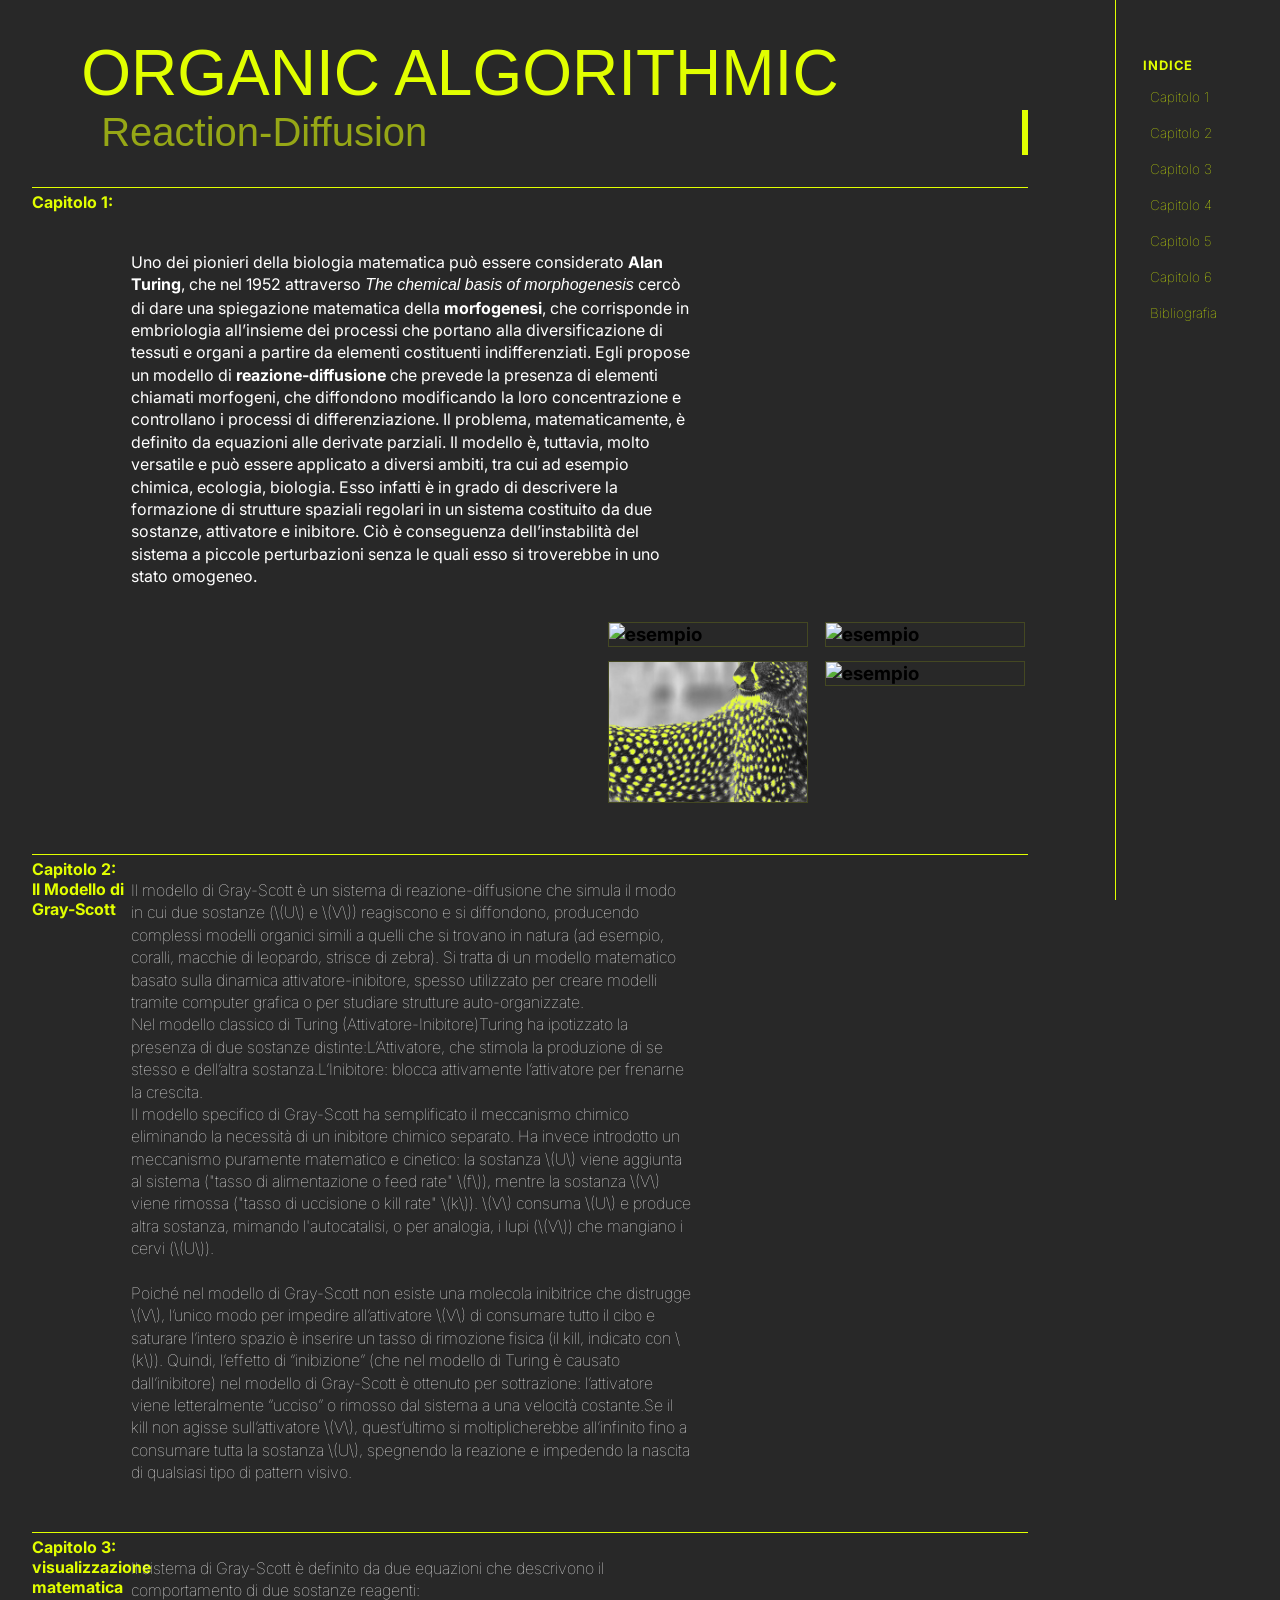
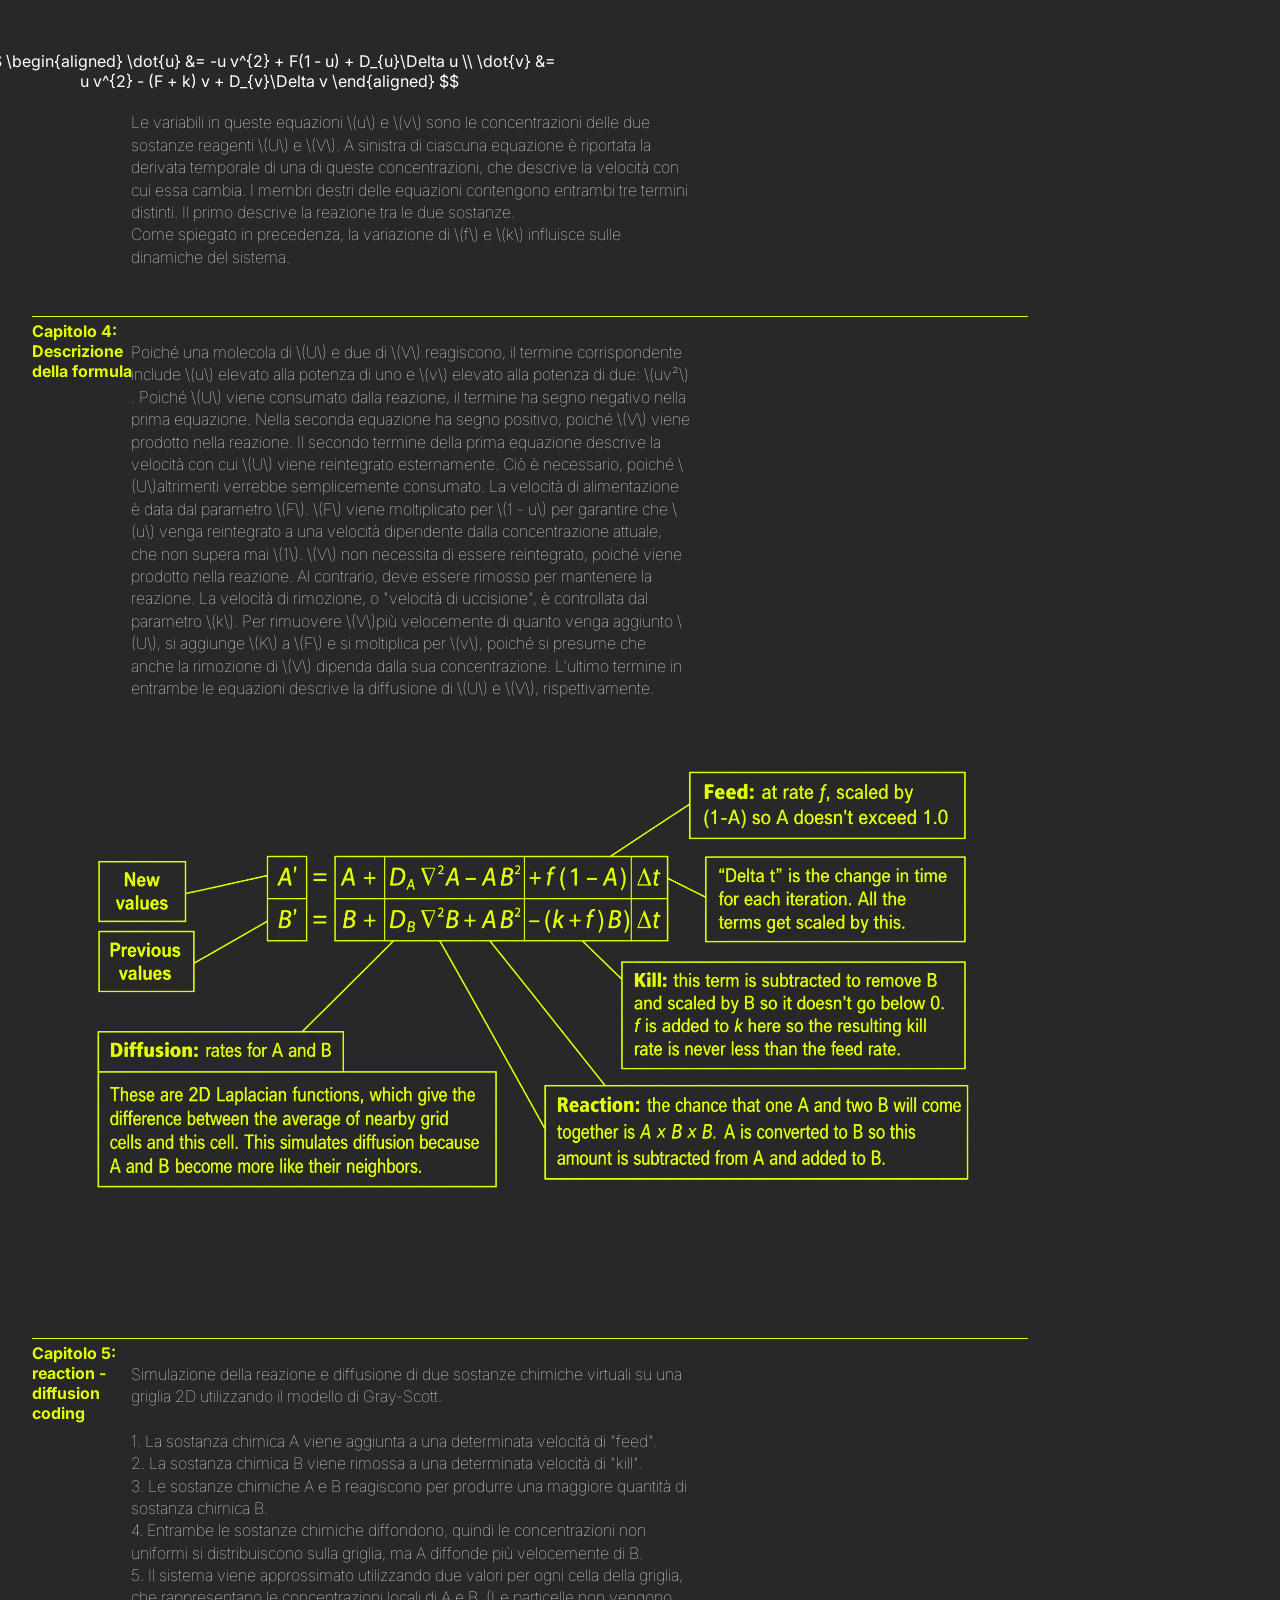
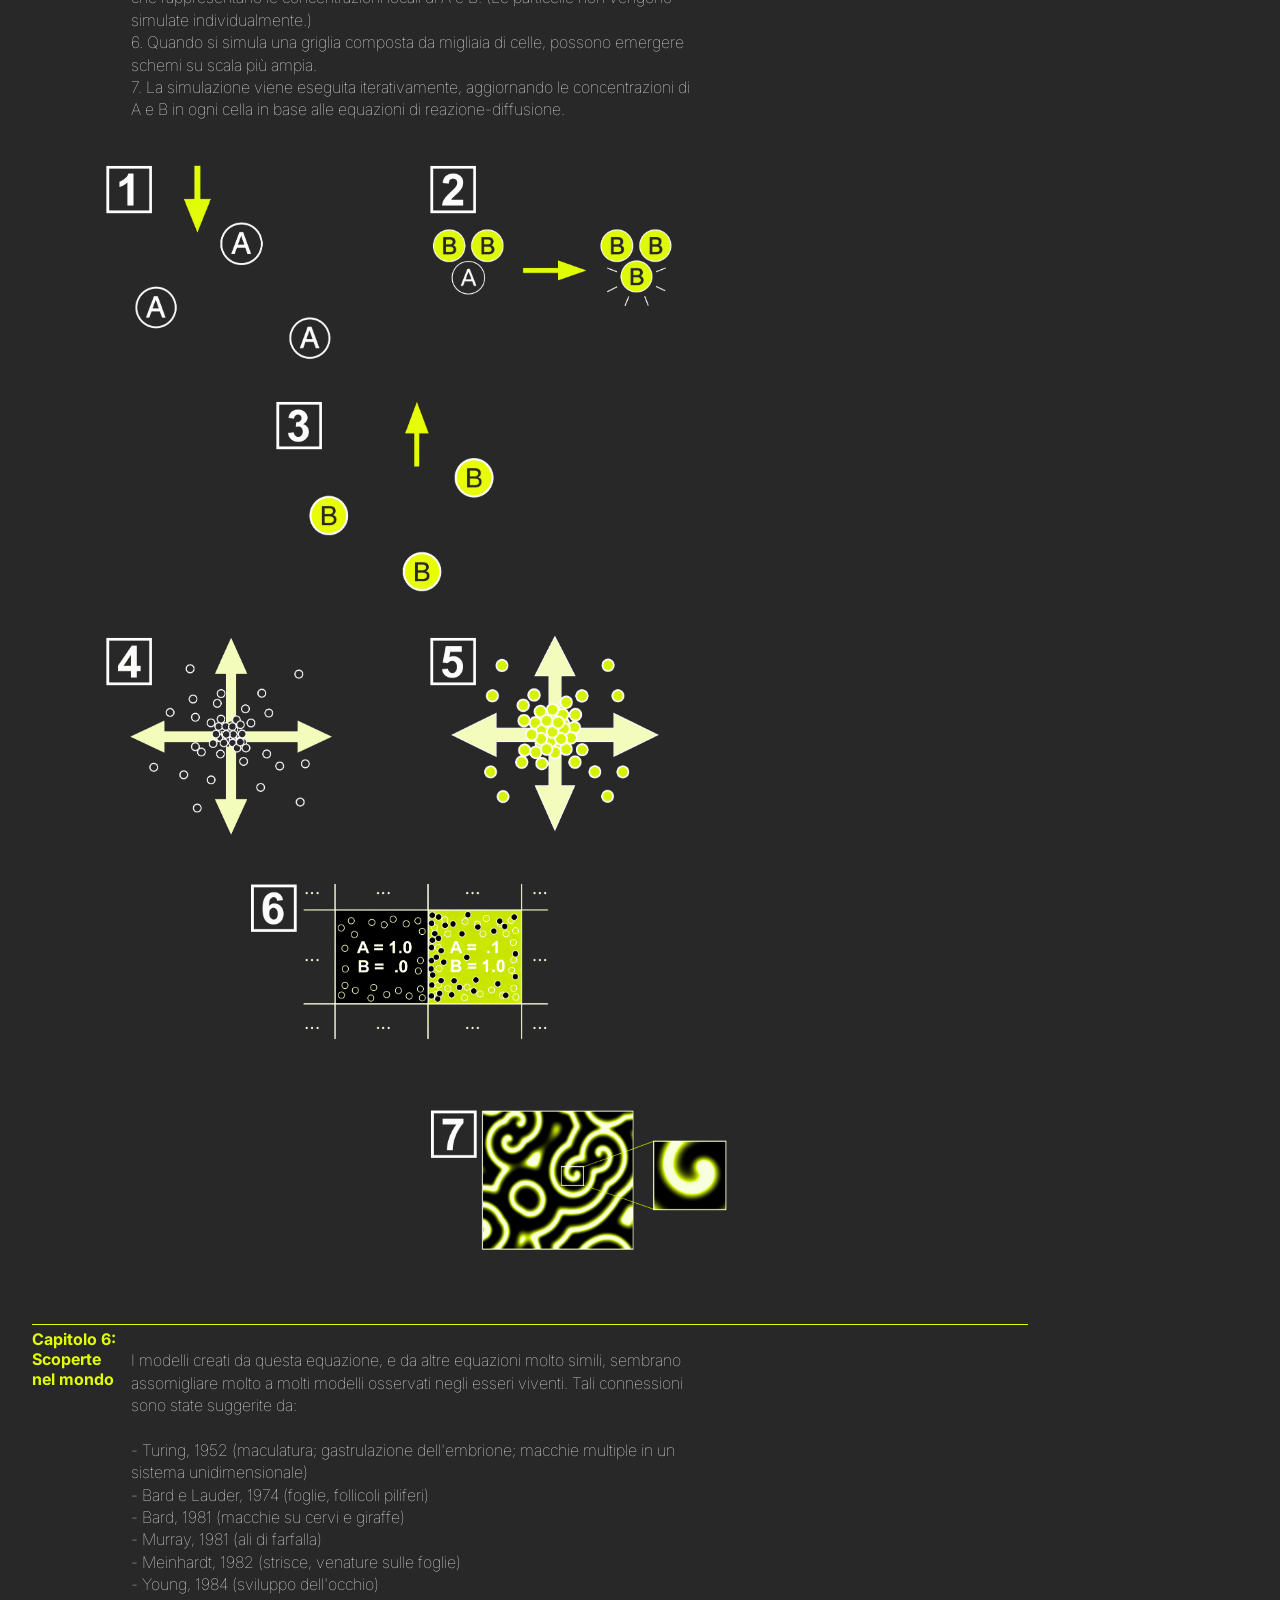
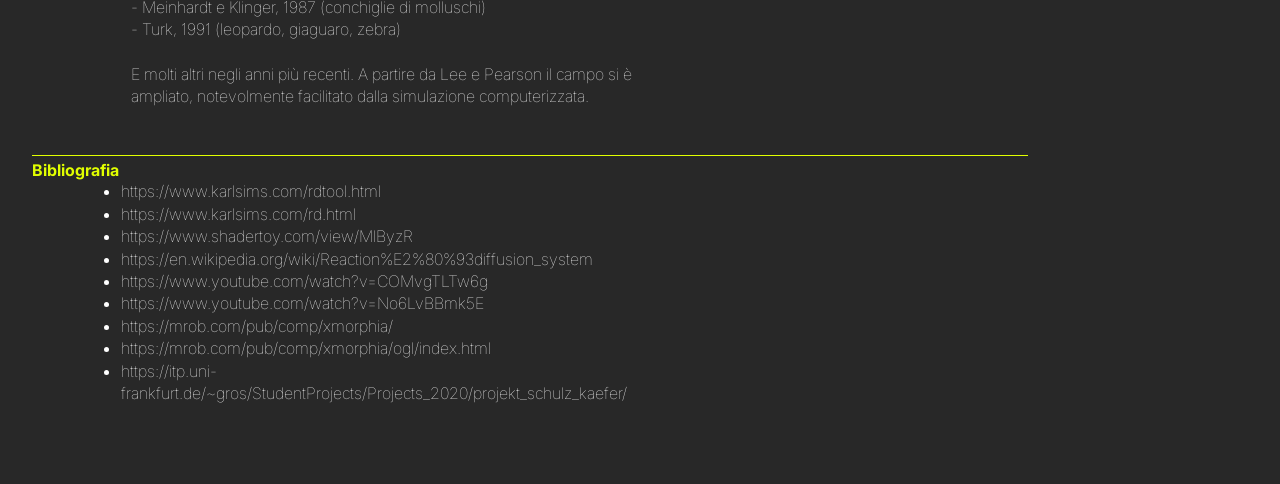
==== commit 2f6659d5: "aggiorno" ====
--- a/index_ricerca.html
+++ b/index_ricerca.html
@@ -23,6 +23,7 @@
 	<!-- Dynamic Index -->
 	<nav class="indice-laterale">
 		<ul>
+			<li><p class="indice-titolo">indice</p></li>
 			<li><a href="#capitolo-1">Capitolo 1</a></li>
 			<li><a href="#capitolo-2">Capitolo 2</a></li>
 			<li><a href="#capitolo-3">Capitolo 3</a></li>
@@ -39,30 +40,42 @@
 
 		<header id="capitolo-1">
 			<span></span>
-			<h2>Organic algorithmic</h2> <br>
+			<h2>ORGANIC ALGORITHMIC</h2> <br>
 			<h1 class="typewriter">Reaction-Diffusion</h1>
 		</header>
 
 		<!-- --------------------------------------------------------------------- -->
 
 		<section class="filetto">
-			<h4 class="titolo-sezione">Capitolo 1: <br>Alan Turing</h4>
-			<div class="contenuto-sezione">
-				<p>
-					Uno dei pionieri della biologia matematica può essere considerato <strong>Alan Turing</strong>, 
-					che nel 1952 attraverso <em class="sottile">The chemical basis of morphogenesis</em> cercò di dare una spiegazione matematica della <strong>morfogenesi</strong>, che corrisponde 
-					in embriologia all’insieme dei processi che portano alla diversificazione di tessuti e organi 
-					a partire da elementi costituenti indifferenziati. Egli propose un modello di <strong>reazione-diffusione</strong>	 
-					che prevede la presenza di elementi chiamati morfogeni, che diffondono modificando la loro concentrazione 
-					e controllano i processi di differenziazione. 
-					Il problema, matematicamente, è definito da equazioni alle derivate parziali. Il modello è, tuttavia, molto versatile 
-					e può essere applicato a diversi ambiti, tra cui ad esempio chimica, ecologia, biologia. Esso infatti è in grado di 
-					descrivere la formazione di strutture spaziali regolari in un sistema costituito da due sostanze, attivatore e inibitore. 
-					Ciò è conseguenza dell’instabilità del sistema a piccole perturbazioni senza le quali esso si troverebbe in uno stato omogeneo.
-				</p>
-				<img src="giraffa.webp" alt="esempio" style="width: 250px; height: auto; margin-left: -150px; margin-top: 20px;">
-				<img src="ghepardo.jpg" alt="esempio" style="width: 300px; height: auto; margin-left: 20px; margin-top: 20px;">
-				<img src="boxfish.jpg" alt="esempio" style="width: 550px; height: auto; margin-left: 20px; margin-top: 20px;">
+			<h4 class="titolo-sezione">Capitolo 1:</h4>
+			<h3 class=""
+			<div class="contenuto-sezione">
+				<div class="testo-e-immagini">
+					<div class="testo-primo-capitolo">
+						<p>
+							Uno dei pionieri della biologia matematica può essere considerato <strong>Alan Turing</strong>, 
+							che nel 1952 attraverso <em class="sottile">The chemical basis of morphogenesis</em> cercò di dare una spiegazione matematica della <strong>morfogenesi</strong>, che corrisponde 
+							in embriologia all’insieme dei processi che portano alla diversificazione di tessuti e organi 
+							a partire da elementi costituenti indifferenziati. Egli propose un modello di <strong>reazione-diffusione</strong>	 
+							che prevede la presenza di elementi chiamati morfogeni, che diffondono modificando la loro concentrazione 
+							e controllano i processi di differenziazione. 
+							Il problema, matematicamente, è definito da equazioni alle derivate parziali. Il modello è, tuttavia, molto versatile 
+							e può essere applicato a diversi ambiti, tra cui ad esempio chimica, ecologia, biologia. Esso infatti è in grado di 
+							descrivere la formazione di strutture spaziali regolari in un sistema costituito da due sostanze, attivatore e inibitore. 
+							Ciò è conseguenza dell’instabilità del sistema a piccole perturbazioni senza le quali esso si troverebbe in uno stato omogeneo.
+						</p>
+					</div>
+					<div class="immagini-due-colonne">
+						<div class="immagini-colonna">
+							<img src="zebra.png" alt="esempio">
+							<img src="ghepardo.png" alt="esempio">
+						</div>
+						<div class="immagini-colonna">
+							<img src="box_fish.png" alt="esempio">
+							<img src="dart_frog.png" alt="esempio">
+						</div>
+					</div>
+				</div>
 			</div>
 		</section>
 
@@ -90,8 +103,7 @@
 					 si moltiplicherebbe all’infinito fino a consumare tutta la sostanza \(U\), spegnendo la reazione e impedendo la nascita di qualsiasi tipo di pattern visivo.
 	
 				</p>
-				<iframe scrolling=no frameborder=0 height=500 src="./assets/sketches/classe_vettori/"></iframe>
-			</div>
+				
 		</section>
 
 		<!-- --------------------------------------------------------------------- -->
@@ -121,7 +133,7 @@
 					<br> Come spiegato in precedenza, la variazione di \(f\) e \(k\) influisce sulle dinamiche del sistema.
 				</p>
 			
-				<iframe scrolling=no frameborder=0 height=500 src="./assets/sketches/linea_tratteggiata/"></iframe>
+				
 			</div>
 		</section>
 
@@ -152,7 +164,7 @@
 					  L'ultimo termine in entrambe le equazioni descrive la diffusione di \(U\) e \(V\), rispettivamente.
 				</p>
 				
-<img src="8.png" alt="esempio" style="width: 900px; height: auto; margin-left: -150px; margin-top: 0px;">
+<img src="8.png" alt="esempio" style="width: 900px; height: auto; margin-left: -150px; margin-top: -50px;">
 			</div>
 		</section>
 
@@ -164,12 +176,12 @@
 				<p>
 					Simulazione della reazione e diffusione di due sostanze chimiche virtuali su una griglia 2D utilizzando il modello di Gray-Scott.
 					<br><br>1. La sostanza chimica A viene aggiunta a una determinata velocità di "feed".
-<br><br>2. La sostanza chimica B viene rimossa a una determinata velocità di "kill".
-<br><br>3. Le sostanze chimiche A e B reagiscono per produrre una maggiore quantità di sostanza chimica B.
-<br><br>4. Entrambe le sostanze chimiche diffondono, quindi le concentrazioni non uniformi si distribuiscono sulla griglia, ma A diffonde più velocemente di B.
-<br><br>5. Il sistema viene approssimato utilizzando due valori per ogni cella della griglia, che rappresentano le concentrazioni locali di A e B. (Le particelle non vengono simulate individualmente.)
-<br><br>6. Quando si simula una griglia composta da migliaia di celle, possono emergere schemi su scala più ampia.
-<br><br>7. La simulazione viene eseguita iterativamente, aggiornando le concentrazioni di A e B in ogni cella in base alle equazioni di reazione-diffusione.
+<br>2. La sostanza chimica B viene rimossa a una determinata velocità di "kill".
+<br>3. Le sostanze chimiche A e B reagiscono per produrre una maggiore quantità di sostanza chimica B.
+<br>4. Entrambe le sostanze chimiche diffondono, quindi le concentrazioni non uniformi si distribuiscono sulla griglia, ma A diffonde più velocemente di B.
+<br>5. Il sistema viene approssimato utilizzando due valori per ogni cella della griglia, che rappresentano le concentrazioni locali di A e B. (Le particelle non vengono simulate individualmente.)
+<br>6. Quando si simula una griglia composta da migliaia di celle, possono emergere schemi su scala più ampia.
+<br>7. La simulazione viene eseguita iterativamente, aggiornando le concentrazioni di A e B in ogni cella in base alle equazioni di reazione-diffusione.
 
 				</p>
 				<img src="1.png" alt="esempio" style="width: 300px; height: auto; margin-left: -150px; margin-top: 20px;">
@@ -201,7 +213,7 @@
 
 E molti altri negli anni più recenti. A partire da Lee e Pearson il campo si è ampliato, notevolmente facilitato dalla simulazione computerizzata.
 				</p>
-				<img src="https://upload.wikimedia.org/wikipedia/commons/4/4e/Circle_radians.gif">
+				
 			</div>
 		</section>
 
--- a/assets/css/main.css
+++ b/assets/css/main.css
@@ -3,7 +3,7 @@
 }
 
 body {
-	background-color: rgb(29, 28, 28); /* white, #FFFFFF */
+	background-color: rgb(40, 40, 40); /* white, #FFFFFF */
 	padding: 2em;
 	margin: 0;
 	font-family: "Inter", helvetica, sans-serif;
@@ -13,6 +13,10 @@
 	font-variation-settings: "slnt" 0;
 }
 
+.contenitore {
+	padding-right: 220px;
+}
+
 titolo-sezione {
 	font-family: "Inter", helvetica, sans-serif;
 	font-weight: 400;
@@ -24,10 +28,21 @@
 
 p {
 	font-weight: lighter;
-	margin: 20px 0px 1em -150px;
-	max-width: 35em;
-	line-height: 1.4;
-	color:white
+	margin: 20px 0px 1em -100px;
+	max-width: 35em;
+	line-height: 1.4;
+	color: white;
+}
+
+/* Reset: assicurarsi che il paragrafo del primo capitolo
+   usi gli stessi valori dei paragrafi degli altri capitoli */
+.testo-primo-capitolo p {
+	font-weight: lighter;
+	font-size: 1rem;
+	margin: 20px 0px 1em -100px;
+	max-width: 35em;
+	line-height: 1.4;
+	color: white;
 }
 
 /* Testo del titolo originale di Turing: sottile e corsivo */
@@ -39,6 +54,7 @@
 
 h2{
 	font-family: helvetica, sans-serif,light;
+	font-weight: 100;
 	font-style:black;
 	margin: 0px 0px 0px -150px;
     font-size: 4em;	
@@ -46,8 +62,9 @@
 }
 h1 {
 	font-family: helvetica, sans-serif,light;
+	font-weight: 100;
 	font-style:black;
-	margin: 0px 0px 0px -150px;
+	margin: 0px 0px 0px -130px;
     font-size: 2.5em;	
     color:rgb(150, 167, 22)
 }
@@ -55,6 +72,7 @@
 .typewriter {
   border-right: .15em solid rgb(225, 255, 0);
   white-space: nowrap;
+  margin:0,0,0,200px;
  
 }
 
@@ -97,27 +115,95 @@
 }
 
 .titolo-sezione {
-	margin: 0px, 0px 100px 0px;
-}
-
+
+	margin: 0px, 0px -100px 0px;
+}
+
+.cotenuto-sezione {
+	margin: 0px 0px 0px -150px;
+	font-weight: lighter;
+	margin: 20px 0px 1em -150px;
+	max-width: 35em;
+	line-height: 1.4;
+	color:white
+}
 ul {
-	color:rgb(255, 255, 255);
+	margin: 0px 0px 0px -150px;
+	font-weight: lighter;
 	margin: 20px 0px 1em -150px;
-	padding: 0;
-}
-
-/* -- Indice Laterale / Fixed Index -- */
+	max-width: 35em;
+	line-height: 1.4;
+	color:white;
+}
+.testo-e-immagini {
+	display: flex;
+	gap: 1em;
+	align-items: center;
+	justify-content: flex-end;
+	flex-wrap: wrap;
+	margin-top: 20px;
+}
+
+.testo-primo-capitolo {
+	flex: 1 1 45ch;
+	min-width: 0;
+}
+
+.immagini-due-colonne {
+	flex: 0 0 420px;
+	display: grid;
+	grid-template-columns: repeat(2, minmax(0, 1fr));
+	column-gap: 0.75em;
+	row-gap: 0.75em;
+}
+
+.immagini-colonna {
+	display: flex;
+	flex-direction: column;
+	gap: 0.75em;
+}
+
+.immagini-colonna img {
+	width: 200px;
+	height: auto;
+	display: block;
+	border: 1px solid rgba(225, 255, 0, 0.15);
+	box-shadow: none;
+}
 
 .indice-laterale {
 	position: fixed;
 	top: 2em;
 	right: 2em;
 	z-index: 1000;
-	background-color: rgba(0, 0, 0, 0.9);
-	border: 1px solid rgb(225, 255, 0);
+	background: transparent;
+	border: none;
 	border-radius: none;
 	padding: 1.5em;
 	max-width: 150px;
+}
+
+/* Filetto verticale tra indice e contenuto (stile simile agli altri filetti) */
+.indice-laterale::before {
+	content: "";
+	position: fixed;
+	top: 0;
+	bottom: 0;
+	/* posiziona la linea a sinistra dell'indice; avvicinata di ulteriori 10px */
+	right: calc(2em + 150px - 18px);
+	width: 1px;
+	background: rgb(225, 255, 0);
+	opacity: 1;
+	z-index: 995;
+}
+
+.indice-laterale .indice-titolo {
+	color: rgb(225, 255, 0);
+	margin: 0 0 0.75em 0;
+	font-size: 0.95em;
+	font-weight: 700;
+	text-transform: uppercase;
+	letter-spacing: 0.06em;
 }
 
 .indice-laterale ul {
@@ -173,6 +259,7 @@
 	}
 	.contenitore {
 		width:100%;
+		padding-right: 0;
 	}
 	.contenuto-sezione {
 		width: 100%;
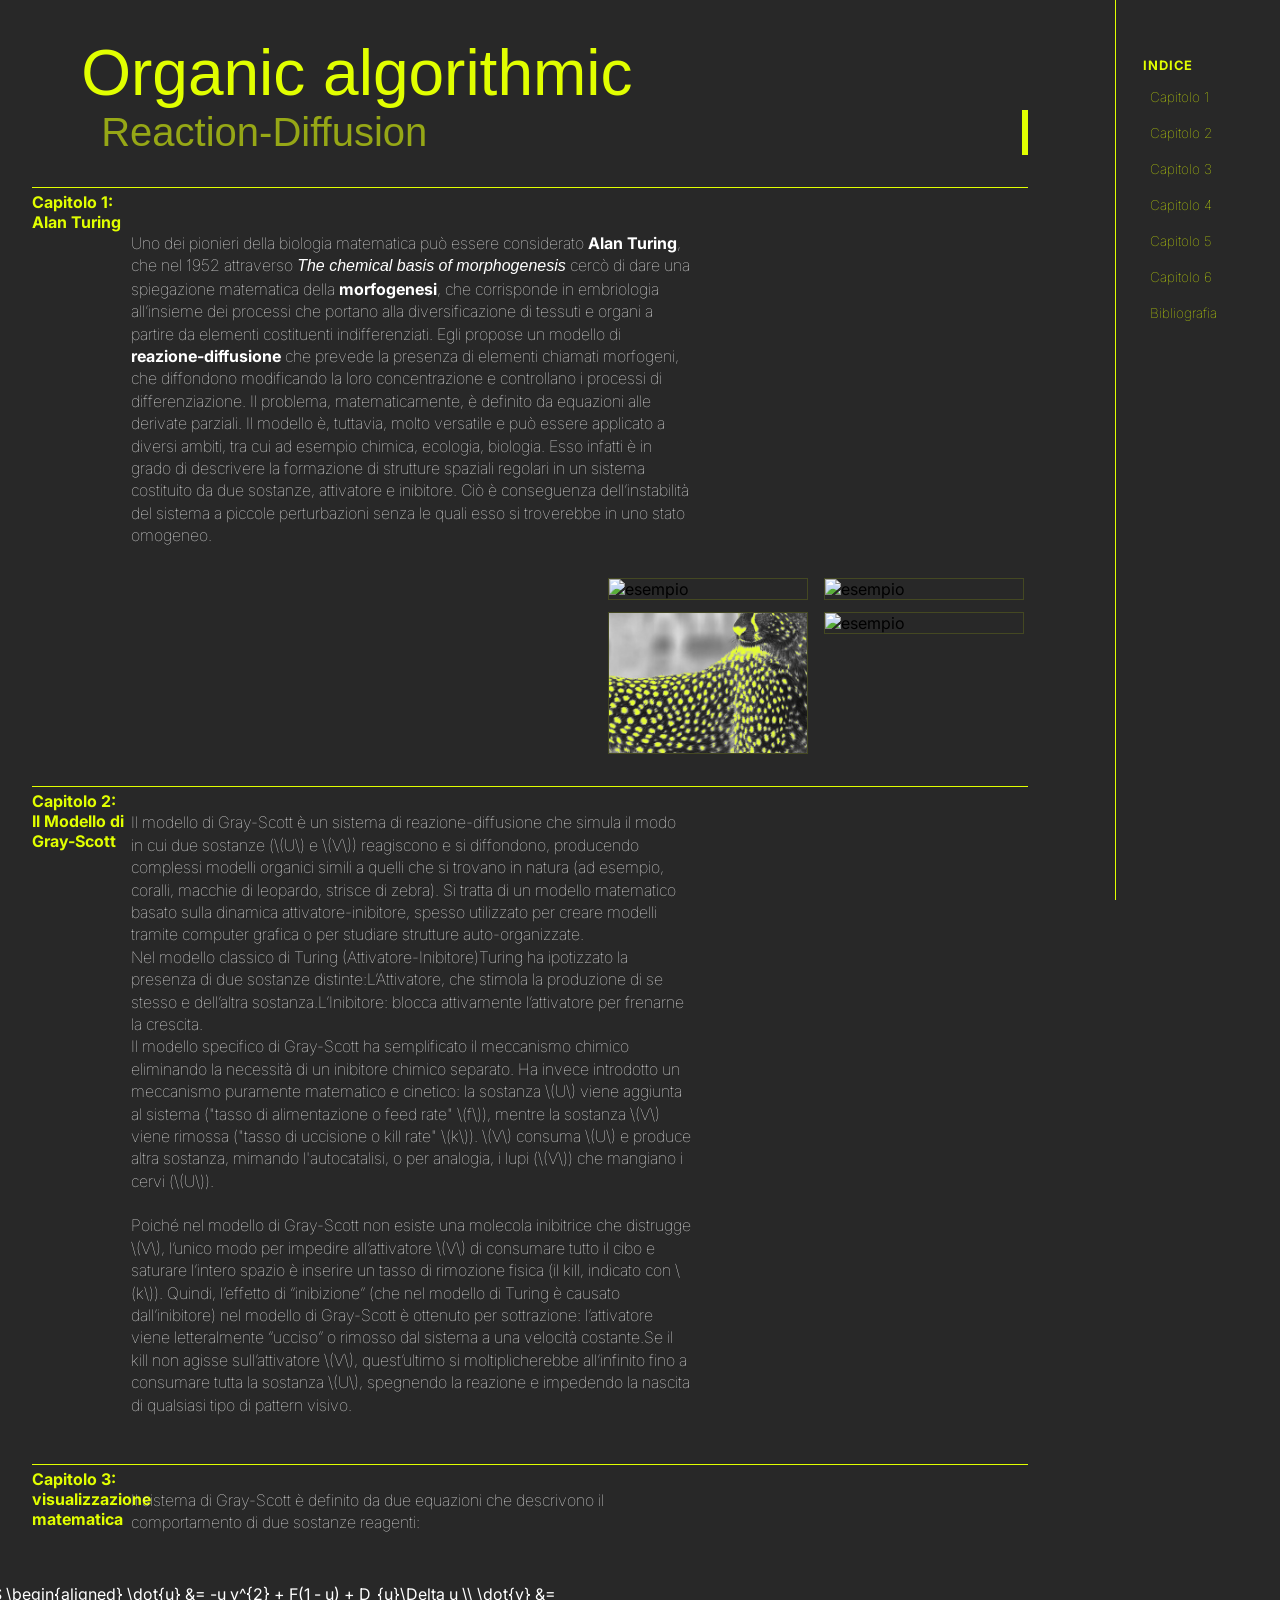
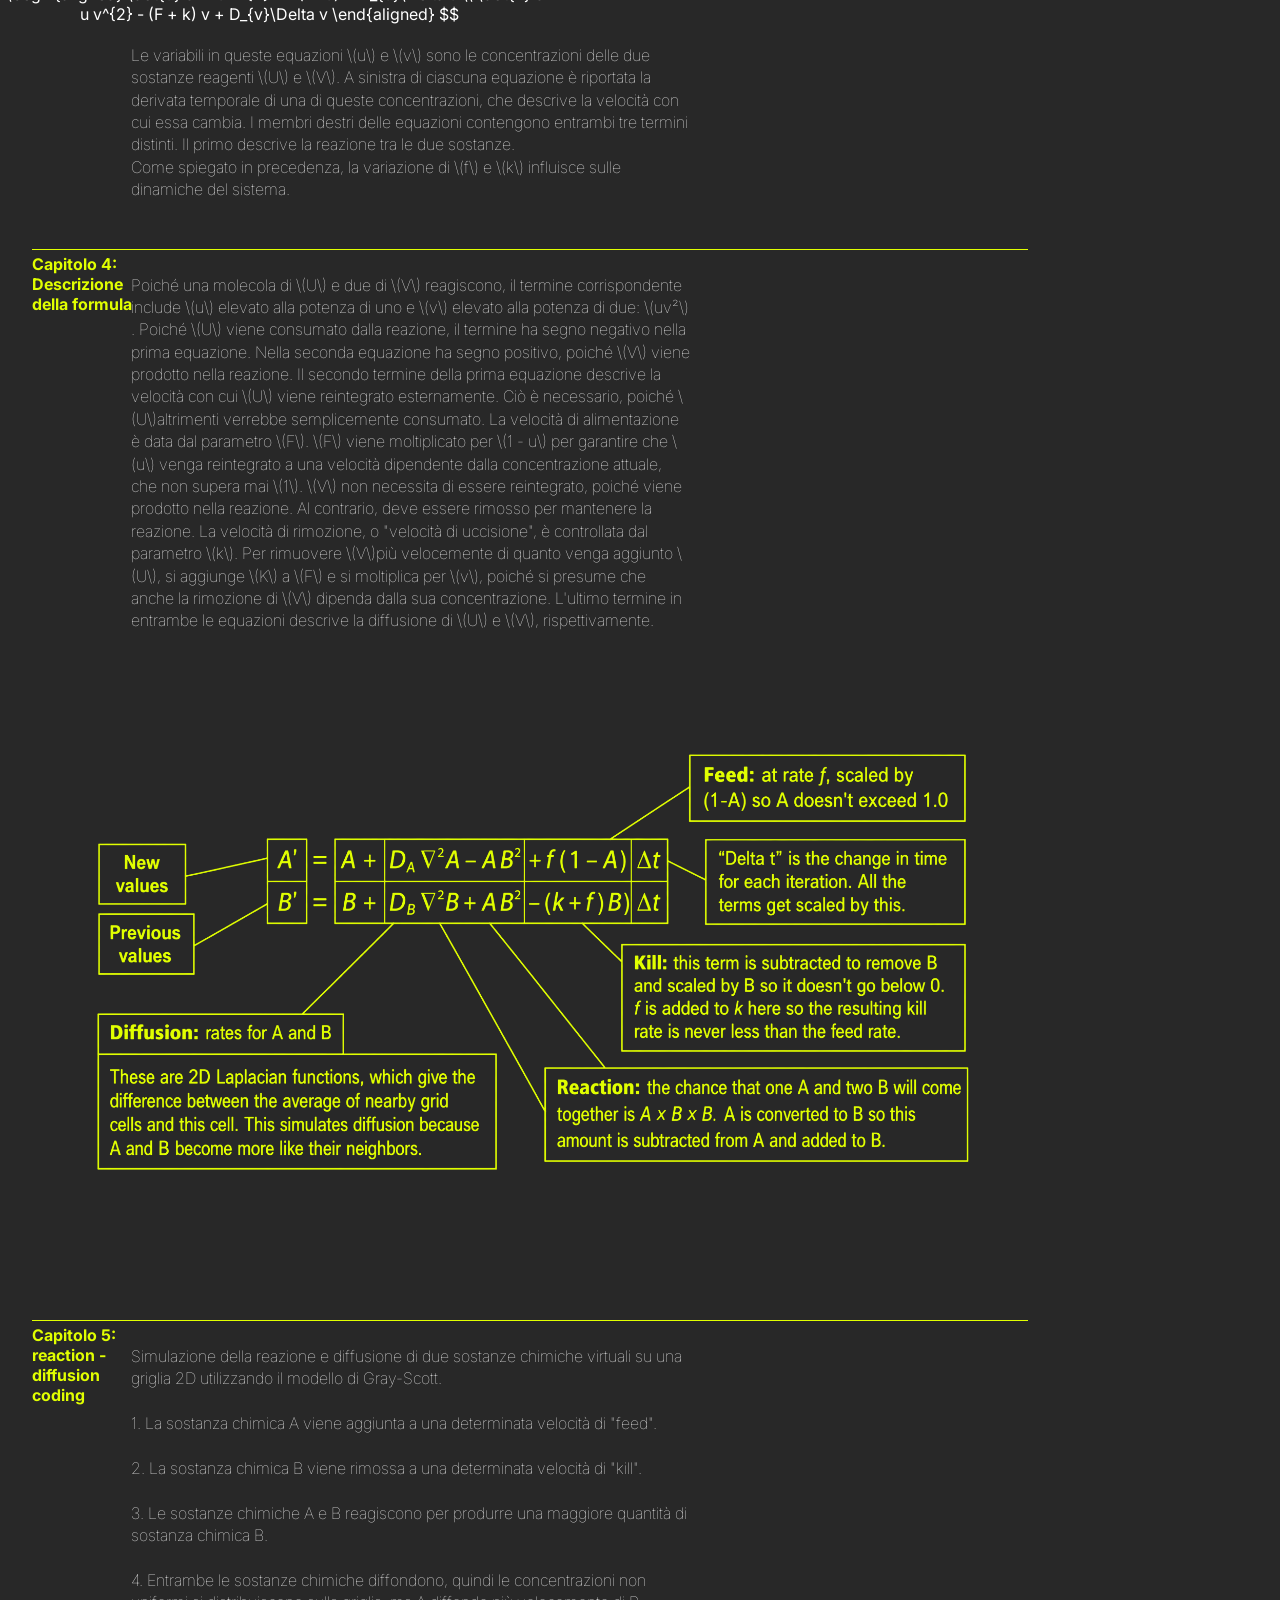
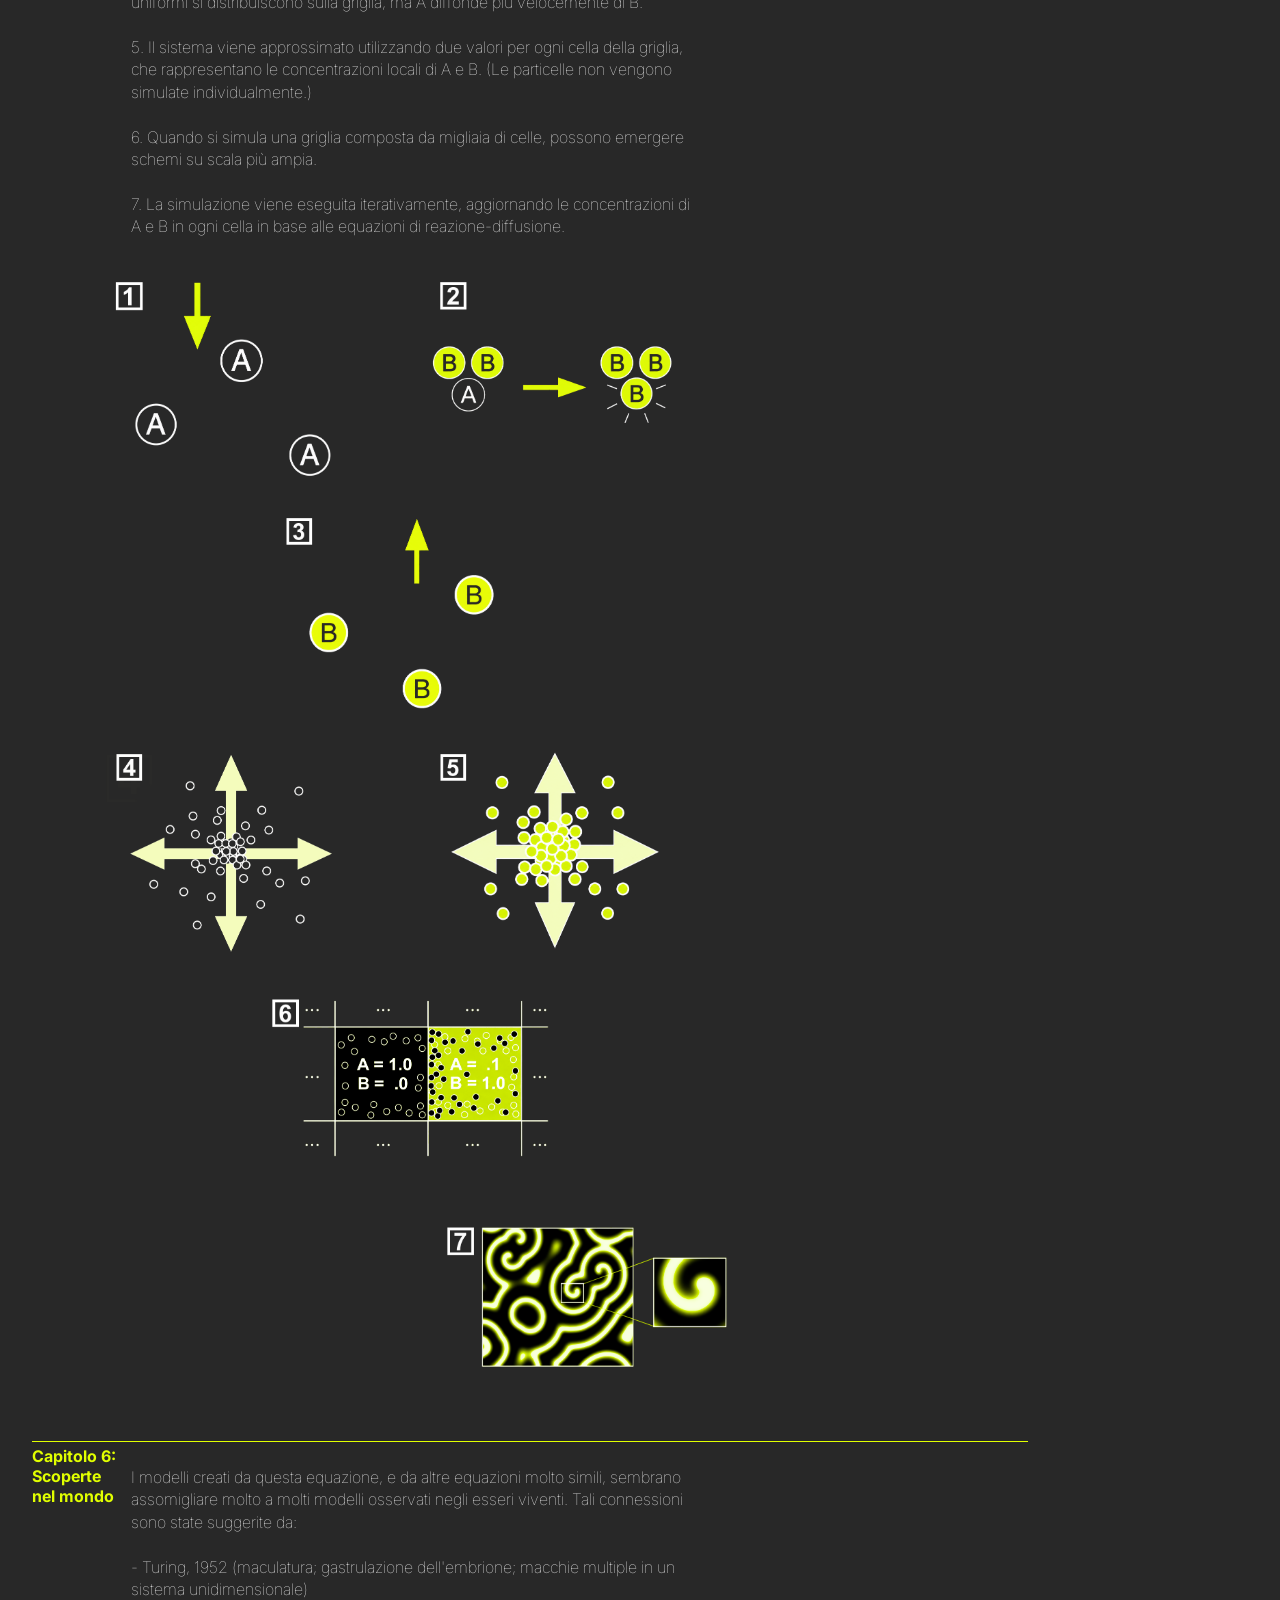
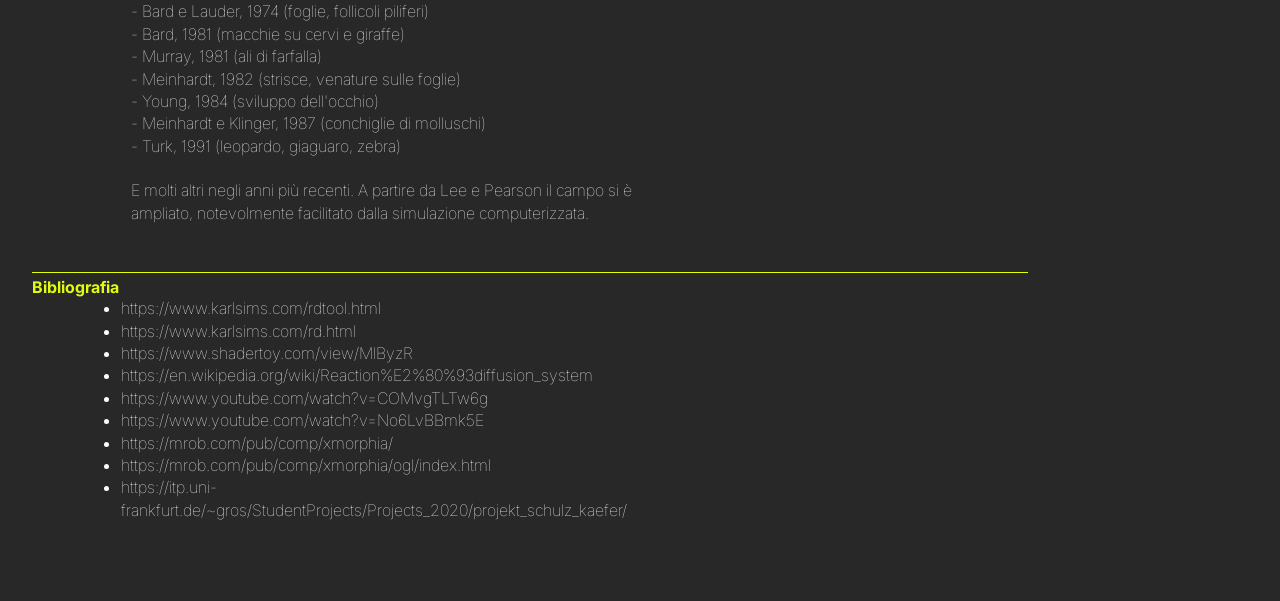
==== commit 96e35078: "aggiorno" ====
--- a/index_ricerca.html
+++ b/index_ricerca.html
@@ -40,15 +40,14 @@
 
 		<header id="capitolo-1">
 			<span></span>
-			<h2>ORGANIC ALGORITHMIC</h2> <br>
+			<h2>Organic algorithmic</h2> <br>
 			<h1 class="typewriter">Reaction-Diffusion</h1>
 		</header>
 
 		<!-- --------------------------------------------------------------------- -->
 
 		<section class="filetto">
-			<h4 class="titolo-sezione">Capitolo 1:</h4>
-			<h3 class=""
+			<h4 class="titolo-sezione">Capitolo 1: <br>Alan Turing</h4>
 			<div class="contenuto-sezione">
 				<div class="testo-e-immagini">
 					<div class="testo-primo-capitolo">
@@ -164,7 +163,7 @@
 					  L'ultimo termine in entrambe le equazioni descrive la diffusione di \(U\) e \(V\), rispettivamente.
 				</p>
 				
-<img src="8.png" alt="esempio" style="width: 900px; height: auto; margin-left: -150px; margin-top: -50px;">
+<img src="8.png" alt="esempio" style="width: 900px; height: auto; margin-left: -150px; margin-top: 0px;">
 			</div>
 		</section>
 
@@ -176,12 +175,12 @@
 				<p>
 					Simulazione della reazione e diffusione di due sostanze chimiche virtuali su una griglia 2D utilizzando il modello di Gray-Scott.
 					<br><br>1. La sostanza chimica A viene aggiunta a una determinata velocità di "feed".
-<br>2. La sostanza chimica B viene rimossa a una determinata velocità di "kill".
-<br>3. Le sostanze chimiche A e B reagiscono per produrre una maggiore quantità di sostanza chimica B.
-<br>4. Entrambe le sostanze chimiche diffondono, quindi le concentrazioni non uniformi si distribuiscono sulla griglia, ma A diffonde più velocemente di B.
-<br>5. Il sistema viene approssimato utilizzando due valori per ogni cella della griglia, che rappresentano le concentrazioni locali di A e B. (Le particelle non vengono simulate individualmente.)
-<br>6. Quando si simula una griglia composta da migliaia di celle, possono emergere schemi su scala più ampia.
-<br>7. La simulazione viene eseguita iterativamente, aggiornando le concentrazioni di A e B in ogni cella in base alle equazioni di reazione-diffusione.
+<br><br>2. La sostanza chimica B viene rimossa a una determinata velocità di "kill".
+<br><br>3. Le sostanze chimiche A e B reagiscono per produrre una maggiore quantità di sostanza chimica B.
+<br><br>4. Entrambe le sostanze chimiche diffondono, quindi le concentrazioni non uniformi si distribuiscono sulla griglia, ma A diffonde più velocemente di B.
+<br><br>5. Il sistema viene approssimato utilizzando due valori per ogni cella della griglia, che rappresentano le concentrazioni locali di A e B. (Le particelle non vengono simulate individualmente.)
+<br><br>6. Quando si simula una griglia composta da migliaia di celle, possono emergere schemi su scala più ampia.
+<br><br>7. La simulazione viene eseguita iterativamente, aggiornando le concentrazioni di A e B in ogni cella in base alle equazioni di reazione-diffusione.
 
 				</p>
 				<img src="1.png" alt="esempio" style="width: 300px; height: auto; margin-left: -150px; margin-top: 20px;">
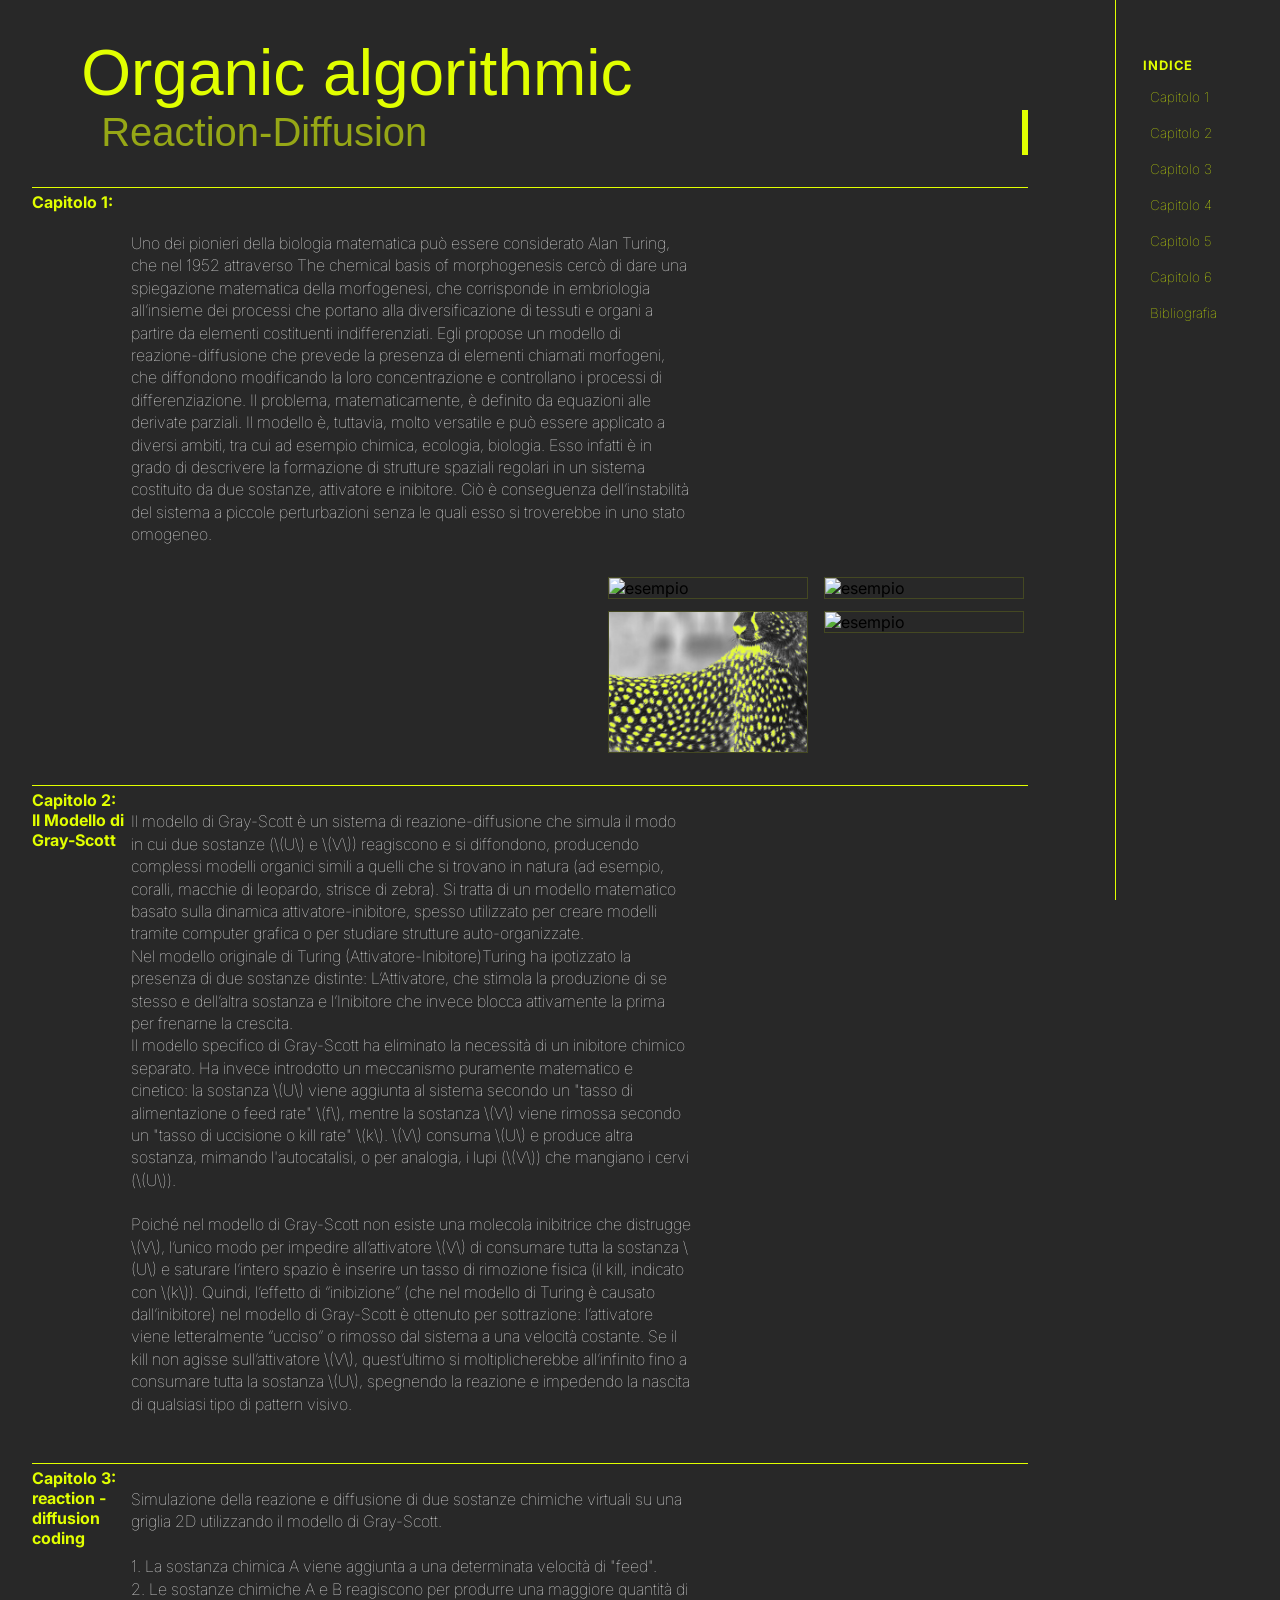
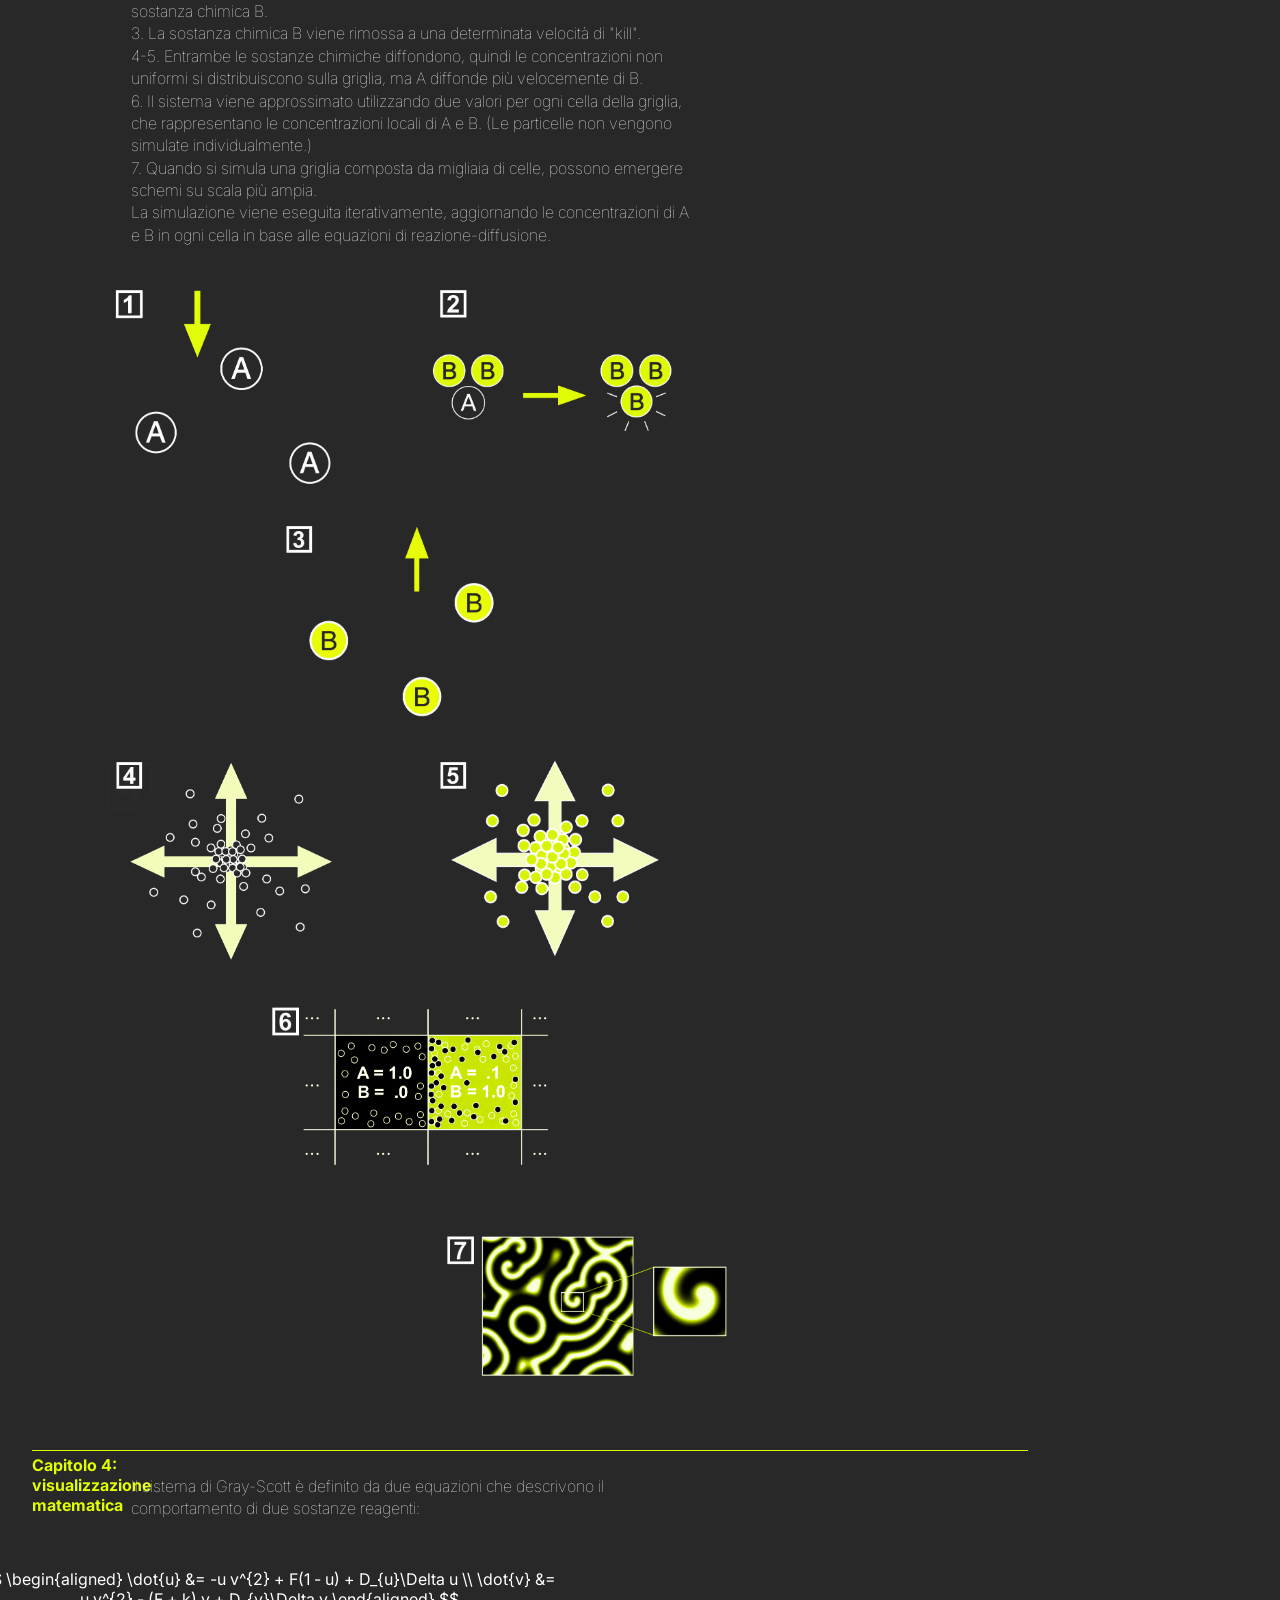
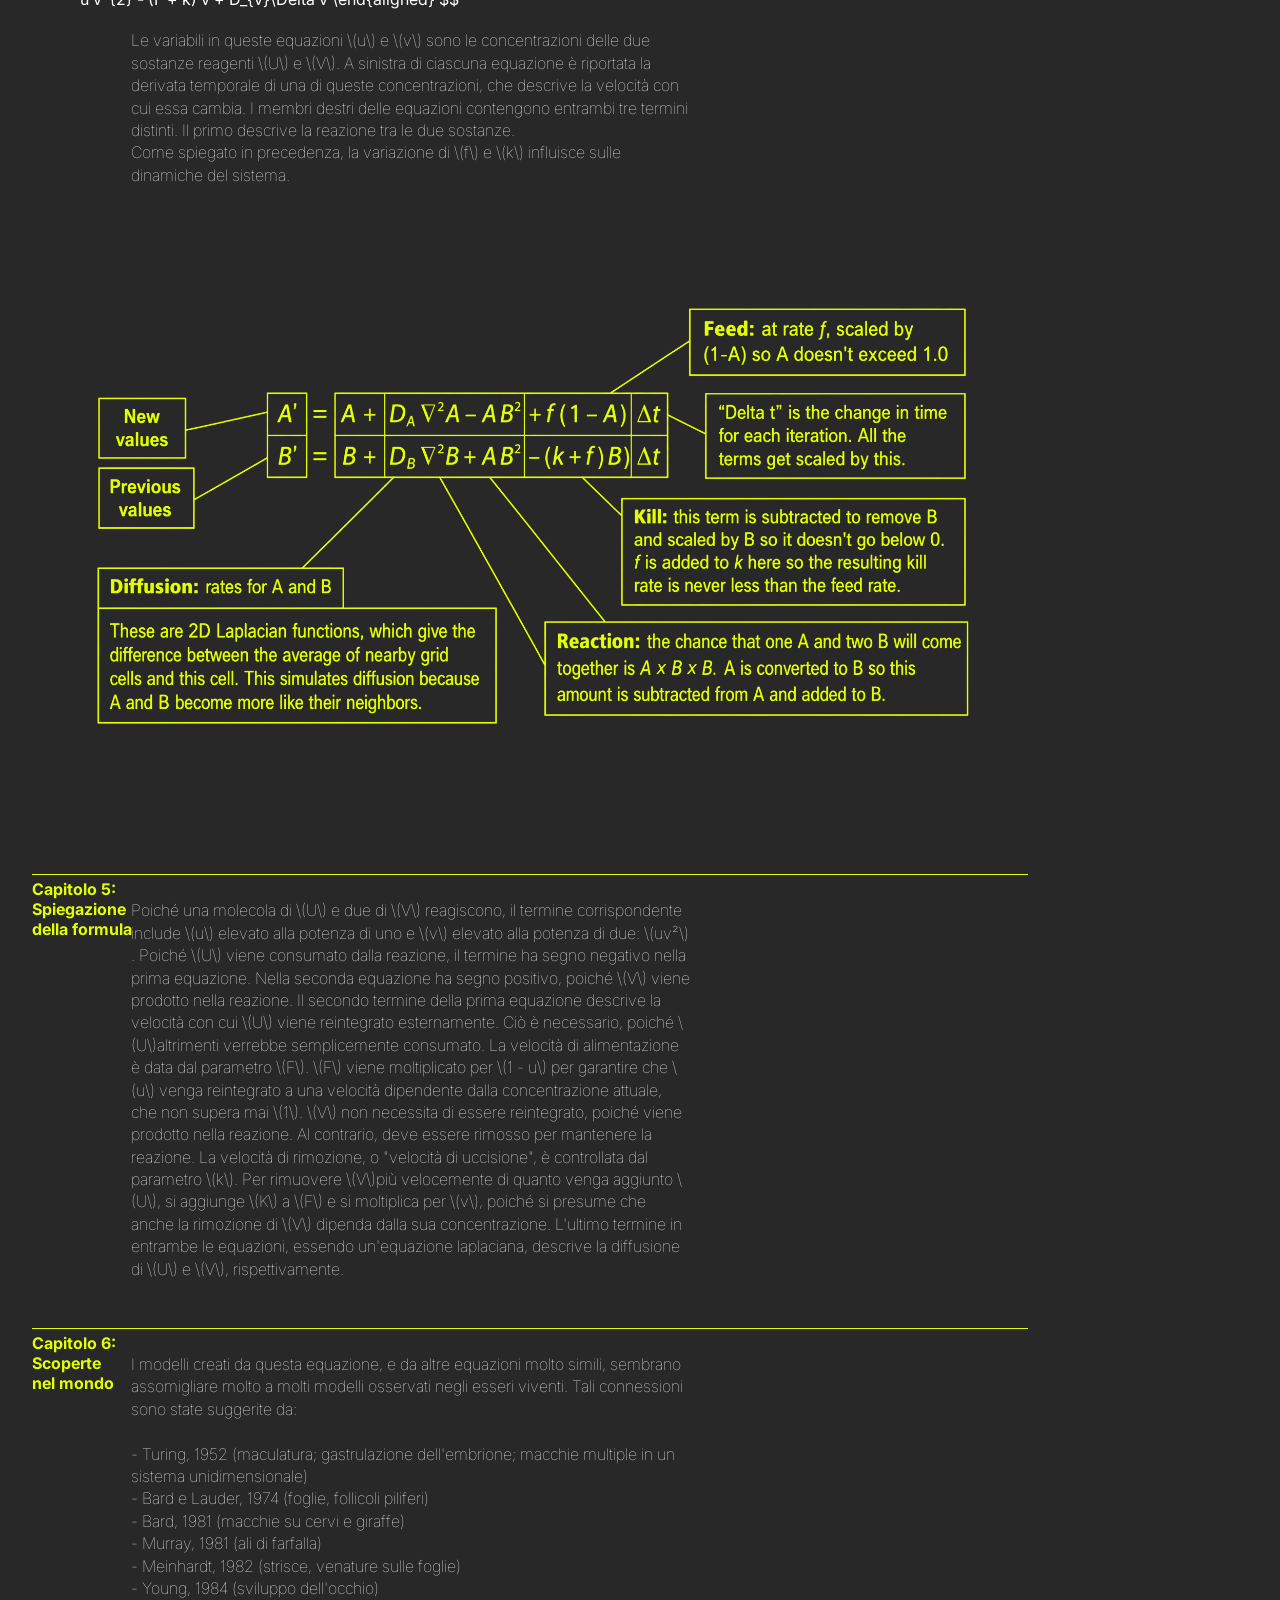
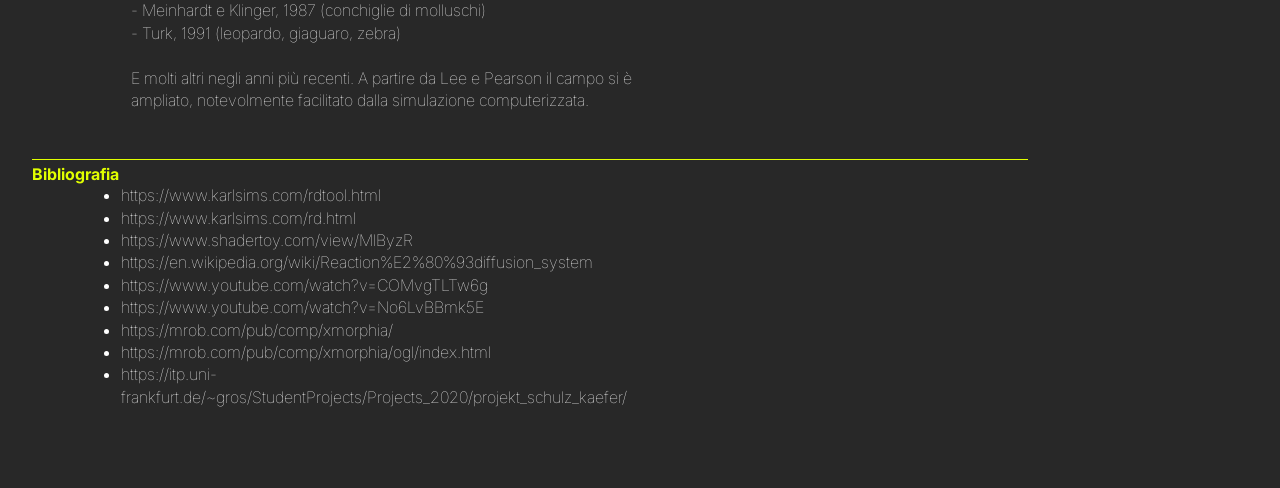
==== commit 6bdb60d1: "aggiorna" ====
--- a/index_ricerca.html
+++ b/index_ricerca.html
@@ -47,15 +47,16 @@
 		<!-- --------------------------------------------------------------------- -->
 
 		<section class="filetto">
-			<h4 class="titolo-sezione">Capitolo 1: <br>Alan Turing</h4>
+			<h4 class="titolo-sezione">Capitolo 1: <br></h4>
+			
 			<div class="contenuto-sezione">
 				<div class="testo-e-immagini">
 					<div class="testo-primo-capitolo">
 						<p>
-							Uno dei pionieri della biologia matematica può essere considerato <strong>Alan Turing</strong>, 
-							che nel 1952 attraverso <em class="sottile">The chemical basis of morphogenesis</em> cercò di dare una spiegazione matematica della <strong>morfogenesi</strong>, che corrisponde 
+							Uno dei pionieri della biologia matematica può essere considerato Alan Turing, 
+							che nel 1952 attraverso The chemical basis of morphogenesis cercò di dare una spiegazione matematica della morfogenesi, che corrisponde 
 							in embriologia all’insieme dei processi che portano alla diversificazione di tessuti e organi 
-							a partire da elementi costituenti indifferenziati. Egli propose un modello di <strong>reazione-diffusione</strong>	 
+							a partire da elementi costituenti indifferenziati. Egli propose un modello di reazione-diffusione 
 							che prevede la presenza di elementi chiamati morfogeni, che diffondono modificando la loro concentrazione 
 							e controllano i processi di differenziazione. 
 							Il problema, matematicamente, è definito da equazioni alle derivate parziali. Il modello è, tuttavia, molto versatile 
@@ -88,17 +89,17 @@
                     (\(U\) e \(V\)) reagiscono e si diffondono, producendo complessi modelli organici simili a quelli che si trovano
                     in natura (ad esempio, coralli, macchie di leopardo, strisce di zebra). Si tratta di un modello matematico basato sulla
                     dinamica attivatore-inibitore, spesso utilizzato per creare modelli tramite computer grafica o per studiare strutture auto-organizzate.<br>
-					Nel modello classico di Turing (Attivatore-Inibitore)Turing ha ipotizzato la presenza di due sostanze 
-					distinte:L’Attivatore, che stimola la produzione di se stesso e dell’altra sostanza.L’Inibitore: blocca attivamente l’attivatore per frenarne la crescita.<br>
-					Il modello specifico di Gray-Scott ha semplificato il meccanismo chimico eliminando la necessità di un inibitore chimico separato. Ha invece introdotto un meccanismo puramente matematico e cinetico:
-					la sostanza \(U\) viene aggiunta al sistema ("tasso di alimentazione o feed rate" \(f\)),
-                    mentre la sostanza \(V\) viene rimossa ("tasso di uccisione o kill rate" \(k\)). \(V\) consuma \(U\) e produce altra sostanza,
+					Nel modello originale di Turing (Attivatore-Inibitore)Turing ha ipotizzato la presenza di due sostanze 
+					distinte: L’Attivatore, che stimola la produzione di se stesso e dell’altra sostanza e l’Inibitore che invece blocca attivamente la prima per frenarne la crescita.<br>
+					Il modello specifico di Gray-Scott ha eliminato la necessità di un inibitore chimico separato. Ha invece introdotto un meccanismo puramente matematico e cinetico:
+					la sostanza \(U\) viene aggiunta al sistema secondo un "tasso di alimentazione o feed rate" \(f\),
+                    mentre la sostanza \(V\) viene rimossa secondo un "tasso di uccisione o kill rate" \(k\). \(V\) consuma \(U\) e produce altra sostanza,
                     mimando l'autocatalisi, o per analogia, i lupi (\(V\)) che mangiano i cervi (\(U\)).<br><br>
 
 			        Poiché nel modello di Gray-Scott non esiste una molecola inibitrice che distrugge \(V\), l’unico modo per impedire all’attivatore 
-					\(V\) di consumare tutto il cibo e saturare l’intero spazio è inserire un tasso di rimozione fisica (il kill, indicato con \(k\)).
+					\(V\) di consumare tutta la sostanza \(U\) e saturare l’intero spazio è inserire un tasso di rimozione fisica (il kill, indicato con \(k\)).
 					Quindi, l’effetto di “inibizione” (che nel modello di Turing è causato dall’inibitore) nel modello di Gray-Scott è ottenuto per sottrazione: 
-					l’attivatore viene letteralmente “ucciso” o rimosso dal sistema a una velocità costante.Se il kill non agisse sull’attivatore \(V\), quest’ultimo
+					l’attivatore viene letteralmente “ucciso” o rimosso dal sistema a una velocità costante. Se il kill non agisse sull’attivatore \(V\), quest’ultimo
 					 si moltiplicherebbe all’infinito fino a consumare tutta la sostanza \(U\), spegnendo la reazione e impedendo la nascita di qualsiasi tipo di pattern visivo.
 	
 				</p>
@@ -108,10 +109,37 @@
 		<!-- --------------------------------------------------------------------- -->
 
 		<section class="filetto" id="capitolo-3">
-			<h4 class="titolo-sezione">Capitolo 3:<br>visualizzazione <br> matematica </h4>
+			<h4 class="titolo-sezione">Capitolo 3:<br>reaction -<br>diffusion<br>coding</h4>
+			<div class="contenuto-sezione">
+				<p>
+					Simulazione della reazione e diffusione di due sostanze chimiche virtuali su una griglia 2D utilizzando il modello di Gray-Scott.
+					<br><br>1. La sostanza chimica A viene aggiunta a una determinata velocità di "feed".
+<br>2. Le sostanze chimiche A e B reagiscono per produrre una maggiore quantità di sostanza chimica B.
+<br>3. La sostanza chimica B viene rimossa a una determinata velocità di "kill".
+<br>4-5. Entrambe le sostanze chimiche diffondono, quindi le concentrazioni non uniformi si distribuiscono sulla griglia, ma A diffonde più velocemente di B.
+<br>6. Il sistema viene approssimato utilizzando due valori per ogni cella della griglia, che rappresentano le concentrazioni locali di A e B. (Le particelle non vengono simulate individualmente.)
+<br>7. Quando si simula una griglia composta da migliaia di celle, possono emergere schemi su scala più ampia.
+<br>La simulazione viene eseguita iterativamente, aggiornando le concentrazioni di A e B in ogni cella in base alle equazioni di reazione-diffusione.
+
+				</p>
+				<img src="1.png" alt="esempio" style="width: 300px; height: auto; margin-left: -150px; margin-top: 20px;">
+				<img src="2.png" alt="esempio" style="width: 300px; height: auto; margin-left: 20px; margin-top: 20px;">
+				<img src="3.png" alt="esempio" style="width: 300px; height: auto; margin-left: 20px; margin-top: 20px;"><br>
+				<img src="4.png" alt="esempio" style="width: 300px; height: auto; margin-left: -150px; margin-top: 20px;">
+				<img src="5.png" alt="esempio" style="width: 300px; height: auto; margin-left: 20px; margin-top: 20px;">
+				<img src="6.png" alt="esempio" style="width: 300px; height: auto; margin-left: 20px; margin-top: 5px;"><br>
+				<img src="7.png" alt="esempio" style="width: 300px; height: auto; margin-left: 200px; margin-top: 10px;">
+			</div>
+		</section>
+
+		<!-- --------------------------------------------------------------------- -->
+
+		<section class="filetto" id="capitolo-4">
+			<h4 class="titolo-sezione">Capitolo 4:<br>visualizzazione <br> matematica </h4>
 			<div class="contenuto-sezione">
 				<p>
 					Il sistema di Gray-Scott è definito da due equazioni che descrivono il comportamento di due sostanze reagenti:<br>
+					
 				</p>
 				<div class="equazione-math">
 					$$
@@ -122,7 +150,7 @@
 					$$
 				</div>
 				<p>
-	
+
 					Le variabili in queste equazioni \(u\) e \(v\) sono le concentrazioni 
 					delle due sostanze reagenti \(U\) e \(V\). A sinistra di ciascuna equazione è
 					 riportata la derivata temporale di una di queste concentrazioni, 
@@ -131,15 +159,16 @@
 					 la reazione tra le due sostanze. 
 					<br> Come spiegato in precedenza, la variazione di \(f\) e \(k\) influisce sulle dinamiche del sistema.
 				</p>
-			
-				
-			</div>
-		</section>
-
-		<!-- --------------------------------------------------------------------- -->
-
-		<section class="filetto" id="capitolo-4">
-			<h4 class="titolo-sezione">Capitolo 4:<br>Descrizione <br> della formula</h4>
+				
+				
+<img src="8.png" alt="esempio" style="width: 900px; height: auto; margin-left: -150px; margin-top: 0px;">
+			</div>
+		</section>
+
+<!-- --------------------------------------------------------------------- -->
+
+		<section class="filetto" id="capitolo-5">
+			<h4 class="titolo-sezione">Capitolo 5:<br>Spiegazione<br>della formula</h4>
 			<div class="contenuto-sezione">
 				<p>
 					Poiché una molecola di \(U\) e due di \(V\)
@@ -160,36 +189,9 @@
 					  velocemente di quanto venga aggiunto \(U\), si aggiunge \(K\) a \(F\) e si 
 					  moltiplica per \(v\), poiché si presume che anche la rimozione 
 					  di \(V\) dipenda dalla sua concentrazione.
-					  L'ultimo termine in entrambe le equazioni descrive la diffusione di \(U\) e \(V\), rispettivamente.
-				</p>
-				
-<img src="8.png" alt="esempio" style="width: 900px; height: auto; margin-left: -150px; margin-top: 0px;">
-			</div>
-		</section>
-
-<!-- --------------------------------------------------------------------- -->
-
-		<section class="filetto" id="capitolo-5">
-			<h4 class="titolo-sezione">Capitolo 5:<br>reaction -<br>diffusion<br>coding</h4>
-			<div class="contenuto-sezione">
-				<p>
-					Simulazione della reazione e diffusione di due sostanze chimiche virtuali su una griglia 2D utilizzando il modello di Gray-Scott.
-					<br><br>1. La sostanza chimica A viene aggiunta a una determinata velocità di "feed".
-<br><br>2. La sostanza chimica B viene rimossa a una determinata velocità di "kill".
-<br><br>3. Le sostanze chimiche A e B reagiscono per produrre una maggiore quantità di sostanza chimica B.
-<br><br>4. Entrambe le sostanze chimiche diffondono, quindi le concentrazioni non uniformi si distribuiscono sulla griglia, ma A diffonde più velocemente di B.
-<br><br>5. Il sistema viene approssimato utilizzando due valori per ogni cella della griglia, che rappresentano le concentrazioni locali di A e B. (Le particelle non vengono simulate individualmente.)
-<br><br>6. Quando si simula una griglia composta da migliaia di celle, possono emergere schemi su scala più ampia.
-<br><br>7. La simulazione viene eseguita iterativamente, aggiornando le concentrazioni di A e B in ogni cella in base alle equazioni di reazione-diffusione.
-
-				</p>
-				<img src="1.png" alt="esempio" style="width: 300px; height: auto; margin-left: -150px; margin-top: 20px;">
-				<img src="2.png" alt="esempio" style="width: 300px; height: auto; margin-left: 20px; margin-top: 20px;">
-				<img src="3.png" alt="esempio" style="width: 300px; height: auto; margin-left: 20px; margin-top: 20px;"><br>
-				<img src="4.png" alt="esempio" style="width: 300px; height: auto; margin-left: -150px; margin-top: 20px;">
-				<img src="5.png" alt="esempio" style="width: 300px; height: auto; margin-left: 20px; margin-top: 20px;">
-				<img src="6.png" alt="esempio" style="width: 300px; height: auto; margin-left: 20px; margin-top: 5px;"><br>
-				<img src="7.png" alt="esempio" style="width: 300px; height: auto; margin-left: 200px; margin-top: 10px;">
+					  L'ultimo termine in entrambe le equazioni, essendo un'equazione laplaciana, descrive la diffusione di \(U\) e \(V\), rispettivamente.
+				</p>
+				
 			</div>
 		</section>
 
--- a/assets/css/main.css
+++ b/assets/css/main.css
@@ -25,6 +25,8 @@
 	color: rgb(225, 255, 0);
 	margin: 0px 0px 0px -150px;
 }
+
+
 
 p {
 	font-weight: lighter;
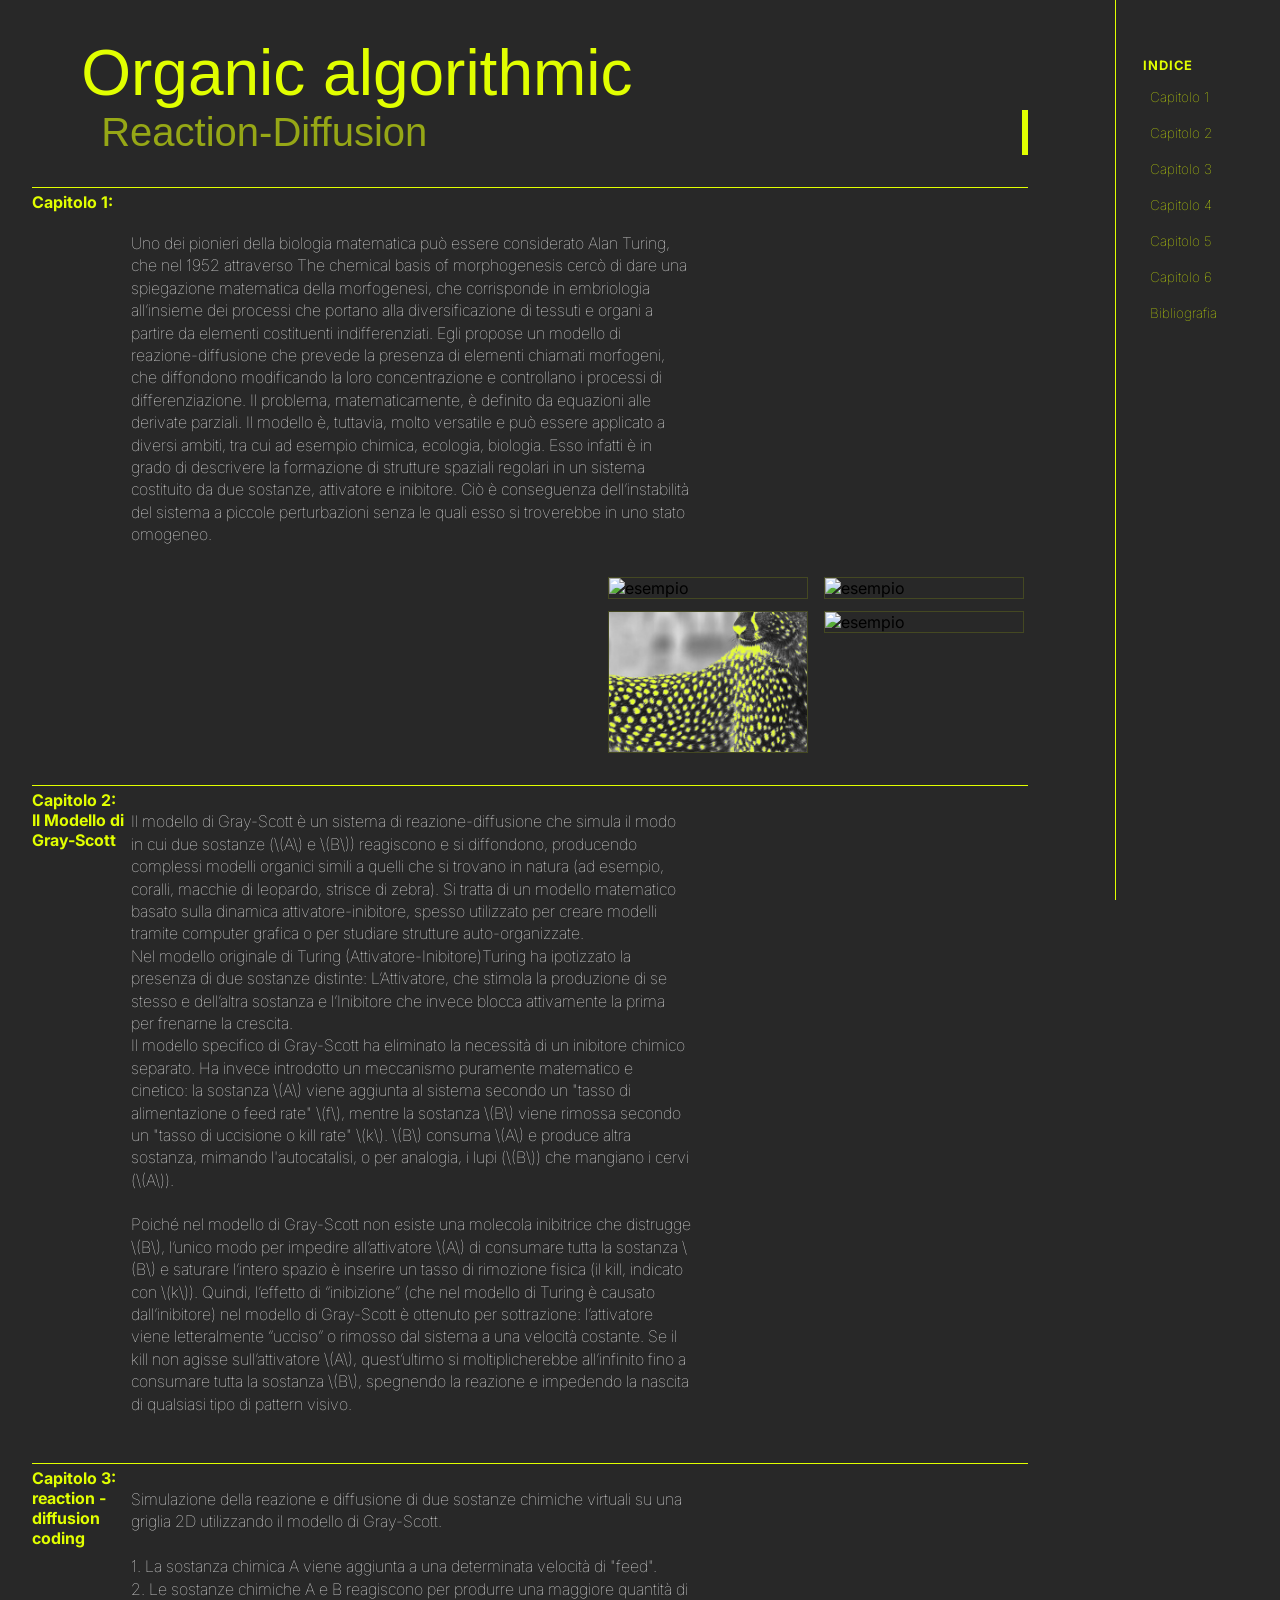
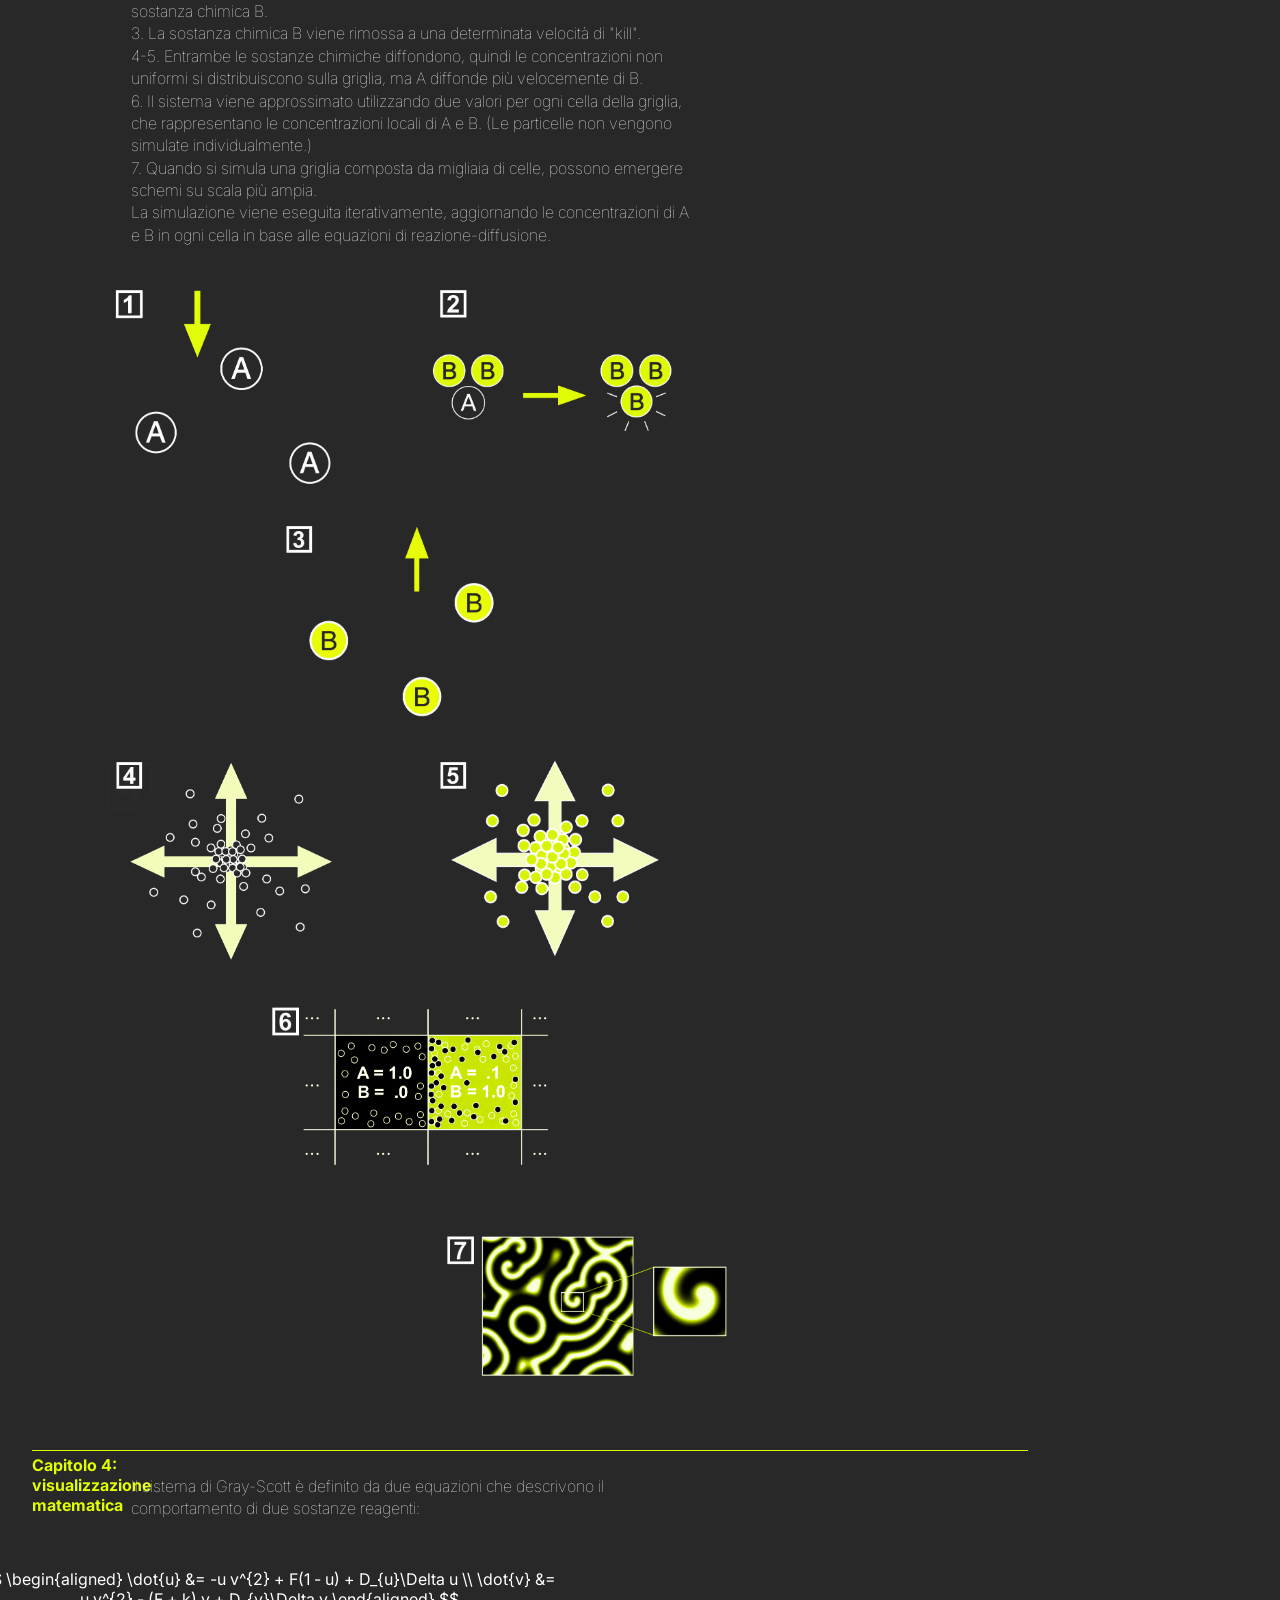
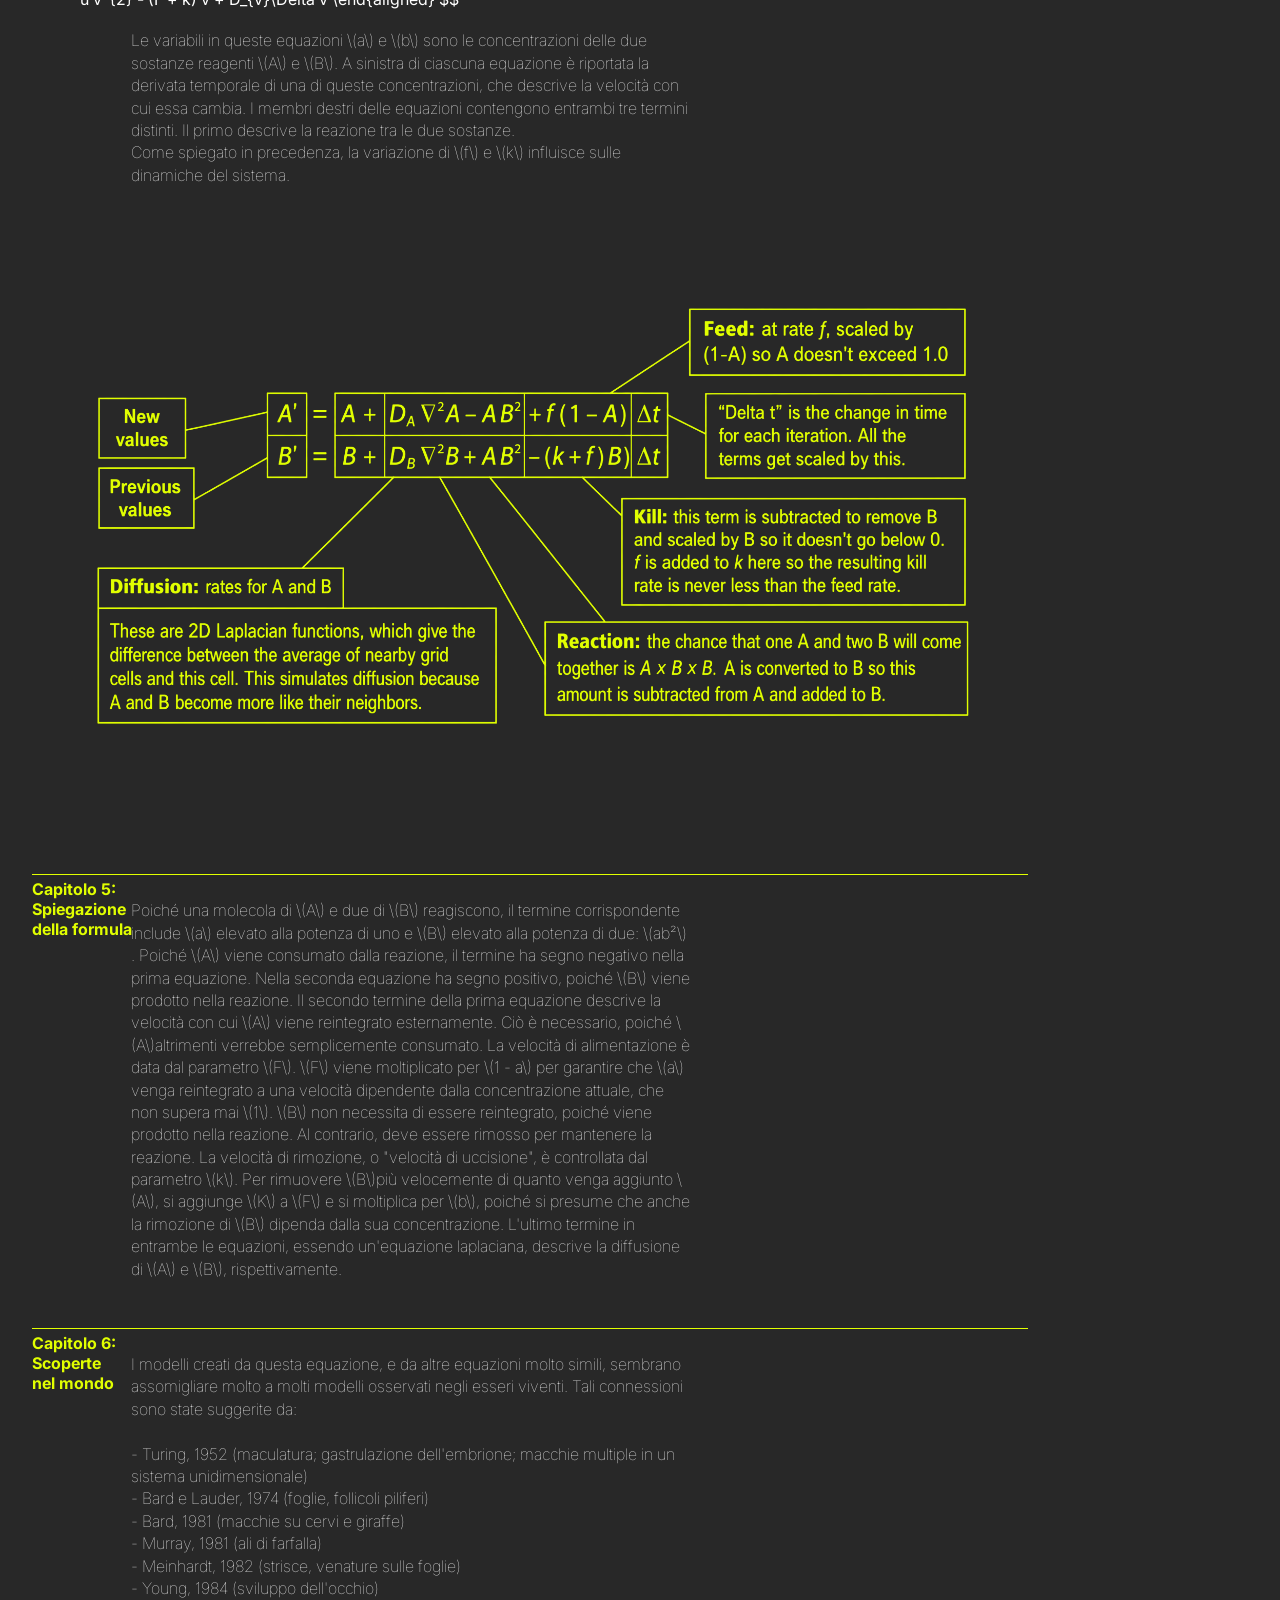
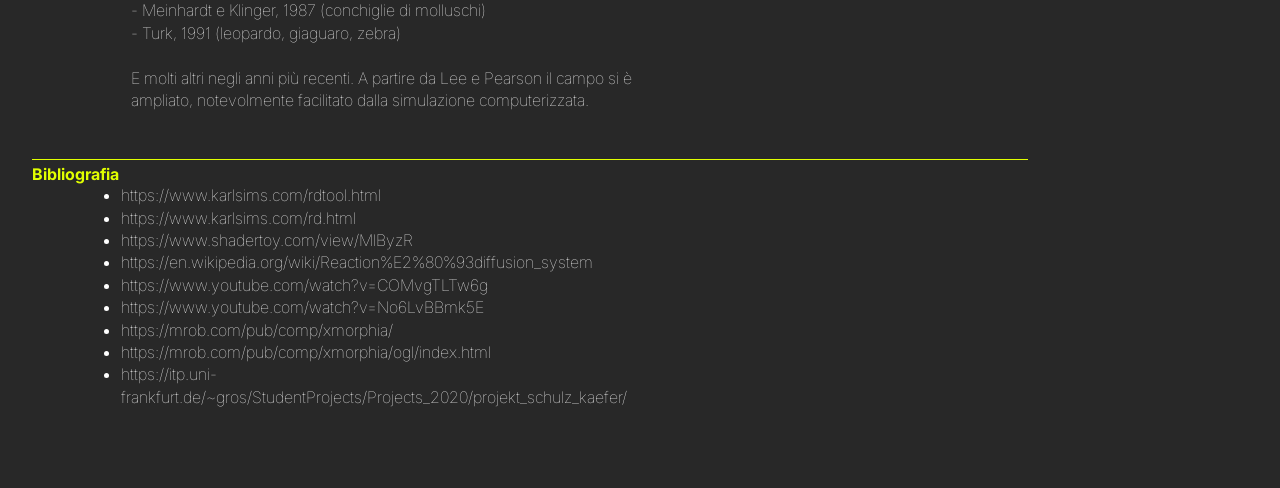
==== commit 76762619: "Update index_ricerca.html" ====
--- a/index_ricerca.html
+++ b/index_ricerca.html
@@ -86,21 +86,21 @@
 			<div class="contenuto-sezione">
 				<p>
 					Il modello di Gray-Scott è un sistema di reazione-diffusione che simula il modo in cui due sostanze
-                    (\(U\) e \(V\)) reagiscono e si diffondono, producendo complessi modelli organici simili a quelli che si trovano
+                    (\(A\) e \(B\)) reagiscono e si diffondono, producendo complessi modelli organici simili a quelli che si trovano
                     in natura (ad esempio, coralli, macchie di leopardo, strisce di zebra). Si tratta di un modello matematico basato sulla
                     dinamica attivatore-inibitore, spesso utilizzato per creare modelli tramite computer grafica o per studiare strutture auto-organizzate.<br>
 					Nel modello originale di Turing (Attivatore-Inibitore)Turing ha ipotizzato la presenza di due sostanze 
 					distinte: L’Attivatore, che stimola la produzione di se stesso e dell’altra sostanza e l’Inibitore che invece blocca attivamente la prima per frenarne la crescita.<br>
 					Il modello specifico di Gray-Scott ha eliminato la necessità di un inibitore chimico separato. Ha invece introdotto un meccanismo puramente matematico e cinetico:
-					la sostanza \(U\) viene aggiunta al sistema secondo un "tasso di alimentazione o feed rate" \(f\),
-                    mentre la sostanza \(V\) viene rimossa secondo un "tasso di uccisione o kill rate" \(k\). \(V\) consuma \(U\) e produce altra sostanza,
-                    mimando l'autocatalisi, o per analogia, i lupi (\(V\)) che mangiano i cervi (\(U\)).<br><br>
-
-			        Poiché nel modello di Gray-Scott non esiste una molecola inibitrice che distrugge \(V\), l’unico modo per impedire all’attivatore 
-					\(V\) di consumare tutta la sostanza \(U\) e saturare l’intero spazio è inserire un tasso di rimozione fisica (il kill, indicato con \(k\)).
+					la sostanza \(A\) viene aggiunta al sistema secondo un "tasso di alimentazione o feed rate" \(f\),
+                    mentre la sostanza \(B\) viene rimossa secondo un "tasso di uccisione o kill rate" \(k\). \(B\) consuma \(A\) e produce altra sostanza,
+                    mimando l'autocatalisi, o per analogia, i lupi (\(B\)) che mangiano i cervi (\(A\)).<br><br>
+
+			        Poiché nel modello di Gray-Scott non esiste una molecola inibitrice che distrugge \(B\), l’unico modo per impedire all’attivatore 
+					\(A\) di consumare tutta la sostanza \(B\) e saturare l’intero spazio è inserire un tasso di rimozione fisica (il kill, indicato con \(k\)).
 					Quindi, l’effetto di “inibizione” (che nel modello di Turing è causato dall’inibitore) nel modello di Gray-Scott è ottenuto per sottrazione: 
-					l’attivatore viene letteralmente “ucciso” o rimosso dal sistema a una velocità costante. Se il kill non agisse sull’attivatore \(V\), quest’ultimo
-					 si moltiplicherebbe all’infinito fino a consumare tutta la sostanza \(U\), spegnendo la reazione e impedendo la nascita di qualsiasi tipo di pattern visivo.
+					l’attivatore viene letteralmente “ucciso” o rimosso dal sistema a una velocità costante. Se il kill non agisse sull’attivatore \(A\), quest’ultimo
+					 si moltiplicherebbe all’infinito fino a consumare tutta la sostanza \(B\), spegnendo la reazione e impedendo la nascita di qualsiasi tipo di pattern visivo.
 	
 				</p>
 				
@@ -151,8 +151,8 @@
 				</div>
 				<p>
 
-					Le variabili in queste equazioni \(u\) e \(v\) sono le concentrazioni 
-					delle due sostanze reagenti \(U\) e \(V\). A sinistra di ciascuna equazione è
+					Le variabili in queste equazioni \(a\) e \(b\) sono le concentrazioni 
+					delle due sostanze reagenti \(A\) e \(B\). A sinistra di ciascuna equazione è
 					 riportata la derivata temporale di una di queste concentrazioni, 
 					 che descrive la velocità con cui essa cambia. I membri destri delle 
 					 equazioni contengono entrambi tre termini distinti. Il primo descrive 
@@ -171,25 +171,25 @@
 			<h4 class="titolo-sezione">Capitolo 5:<br>Spiegazione<br>della formula</h4>
 			<div class="contenuto-sezione">
 				<p>
-					Poiché una molecola di \(U\) e due di \(V\)
-					  reagiscono, il termine corrispondente include \(u\) elevato alla potenza 
-					  di uno e \(v\) elevato alla potenza di due: \(uv²\) . Poiché \(U\) viene consumato 
+					Poiché una molecola di \(A\) e due di \(B\)
+					  reagiscono, il termine corrispondente include \(a\) elevato alla potenza 
+					  di uno e \(B\) elevato alla potenza di due: \(ab²\) . Poiché \(A\) viene consumato 
 					  dalla reazione, il termine ha segno negativo nella prima equazione.
-					   Nella seconda equazione ha segno positivo, poiché \(V\) viene prodotto 
+					   Nella seconda equazione ha segno positivo, poiché \(B\) viene prodotto 
 					   nella reazione.
                      Il secondo termine della prima equazione descrive la velocità con cui 
-					 \(U\) viene reintegrato esternamente. Ciò è necessario, poiché \(U\)altrimenti 
+					 \(A\) viene reintegrato esternamente. Ciò è necessario, poiché \(A\)altrimenti 
 					 verrebbe semplicemente consumato. La velocità di alimentazione è data
-					  dal parametro \(F\). \(F\) viene moltiplicato per \(1 - u\) per garantire che \(u\) venga 
+					  dal parametro \(F\). \(F\) viene moltiplicato per \(1 - a\) per garantire che \(a\) venga 
 					  reintegrato a una velocità dipendente dalla concentrazione attuale, 
-					  che non supera mai \(1\). \(V\) non necessita di essere reintegrato, poiché viene 
+					  che non supera mai \(1\). \(B\) non necessita di essere reintegrato, poiché viene 
 					  prodotto nella reazione. Al contrario, deve essere rimosso per 
 					  mantenere la reazione. La velocità di rimozione, o "velocità di 
-					  uccisione", è controllata dal parametro \(k\). Per rimuovere \(V\)più 
-					  velocemente di quanto venga aggiunto \(U\), si aggiunge \(K\) a \(F\) e si 
-					  moltiplica per \(v\), poiché si presume che anche la rimozione 
-					  di \(V\) dipenda dalla sua concentrazione.
-					  L'ultimo termine in entrambe le equazioni, essendo un'equazione laplaciana, descrive la diffusione di \(U\) e \(V\), rispettivamente.
+					  uccisione", è controllata dal parametro \(k\). Per rimuovere \(B\)più 
+					  velocemente di quanto venga aggiunto \(A\), si aggiunge \(K\) a \(F\) e si 
+					  moltiplica per \(b\), poiché si presume che anche la rimozione 
+					  di \(B\) dipenda dalla sua concentrazione.
+					  L'ultimo termine in entrambe le equazioni, essendo un'equazione laplaciana, descrive la diffusione di \(A\) e \(B\), rispettivamente.
 				</p>
 				
 			</div>
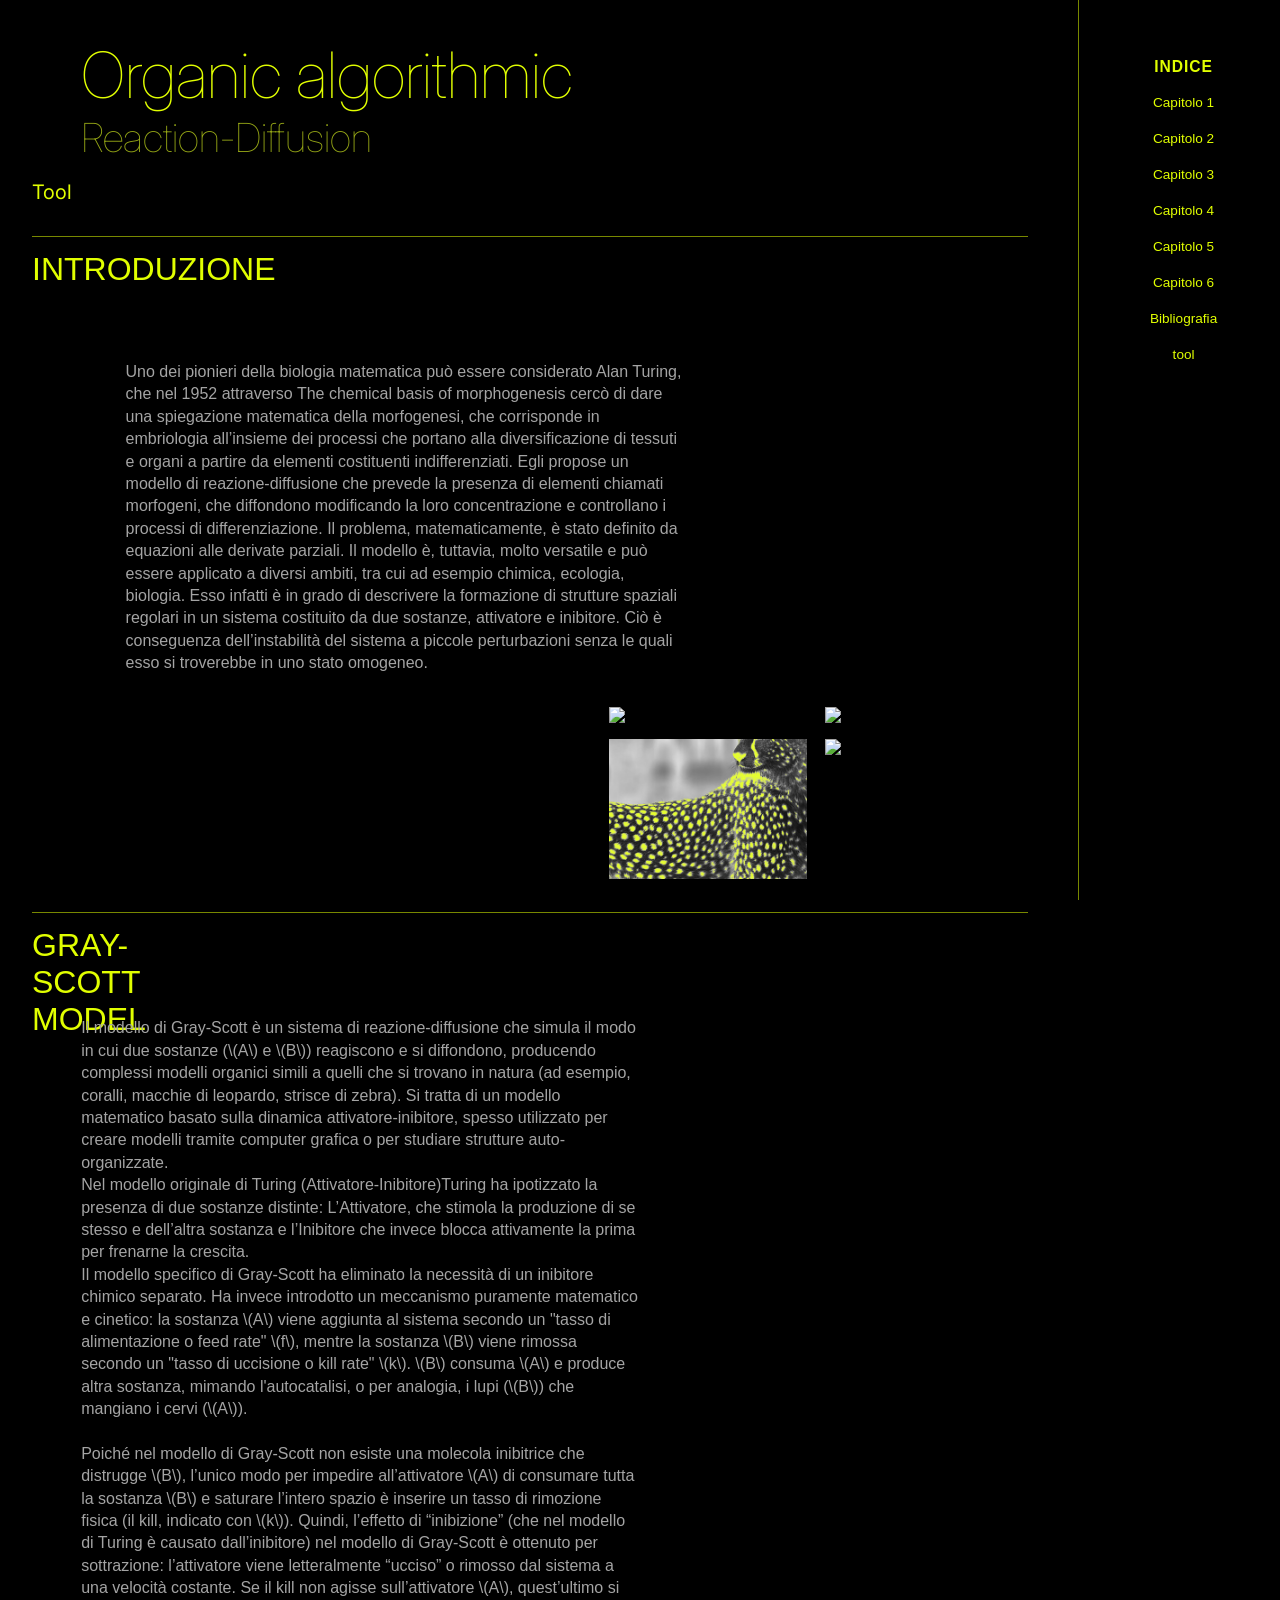
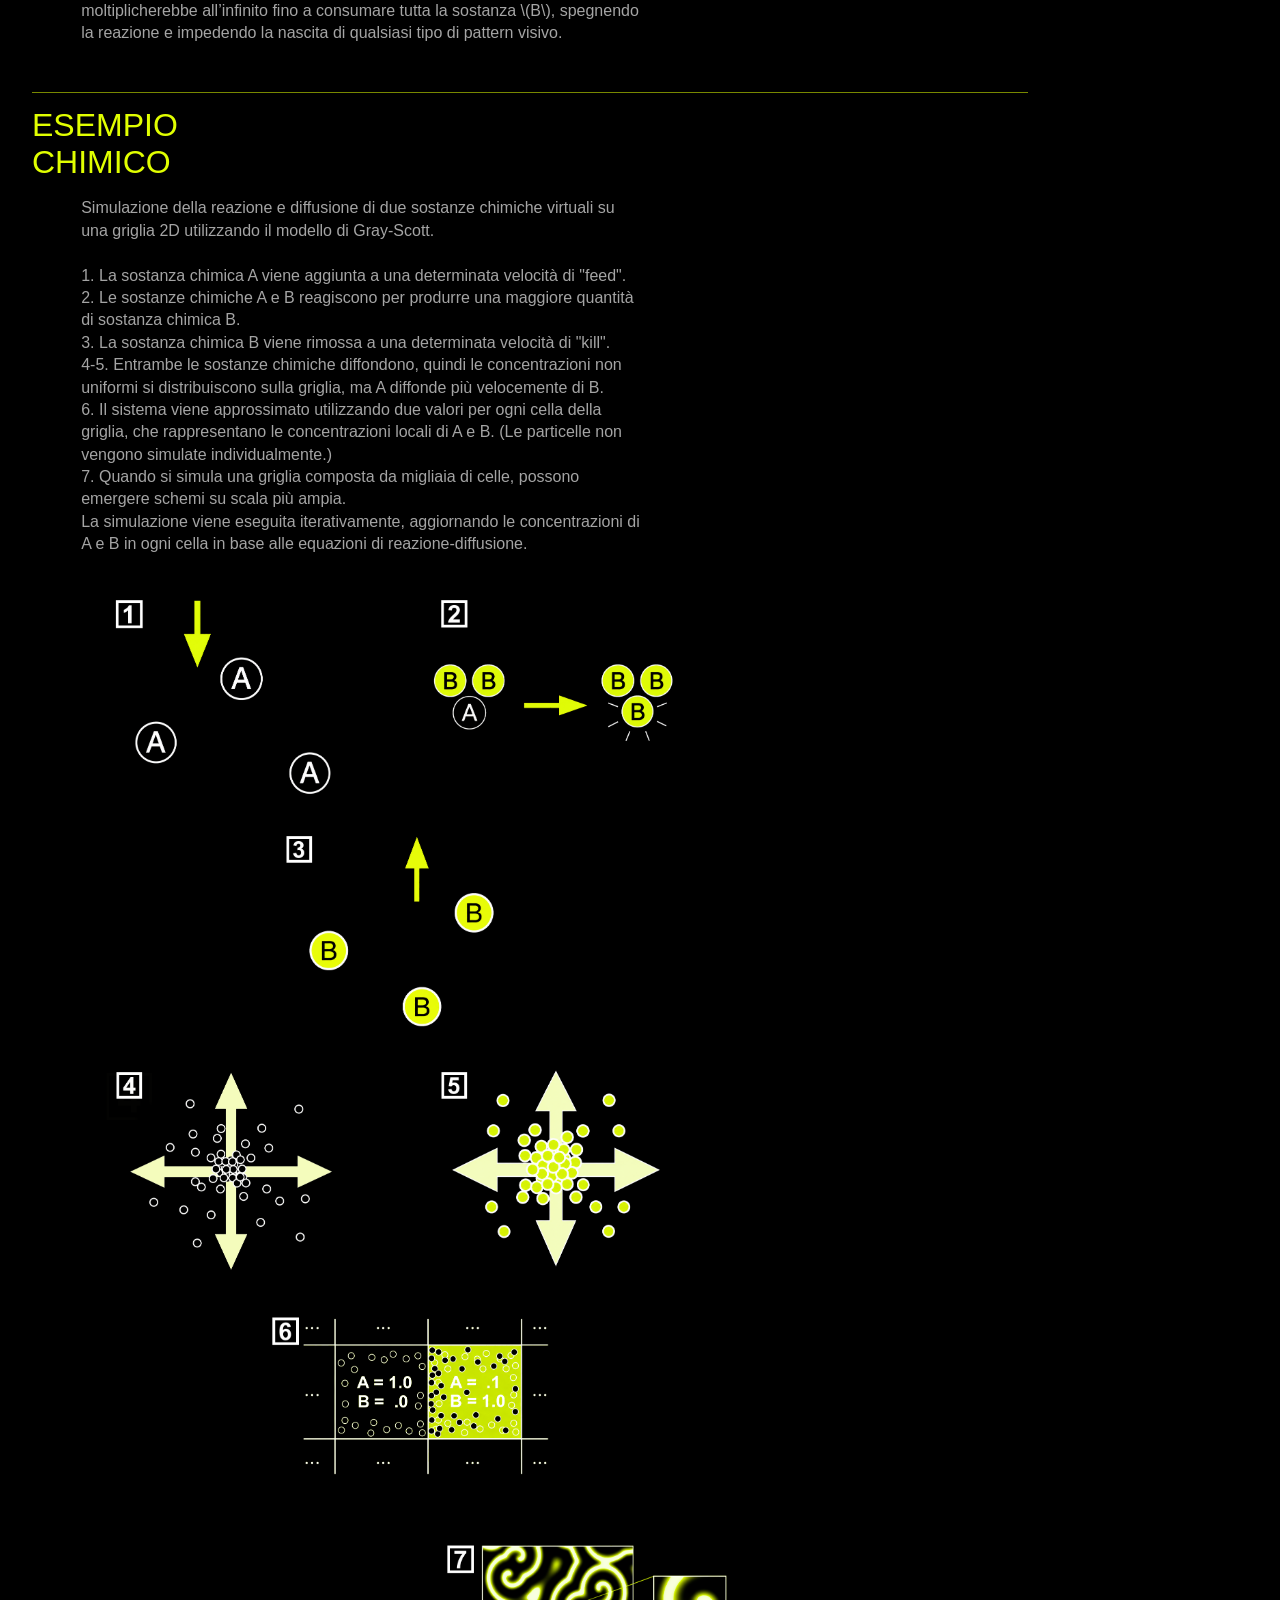
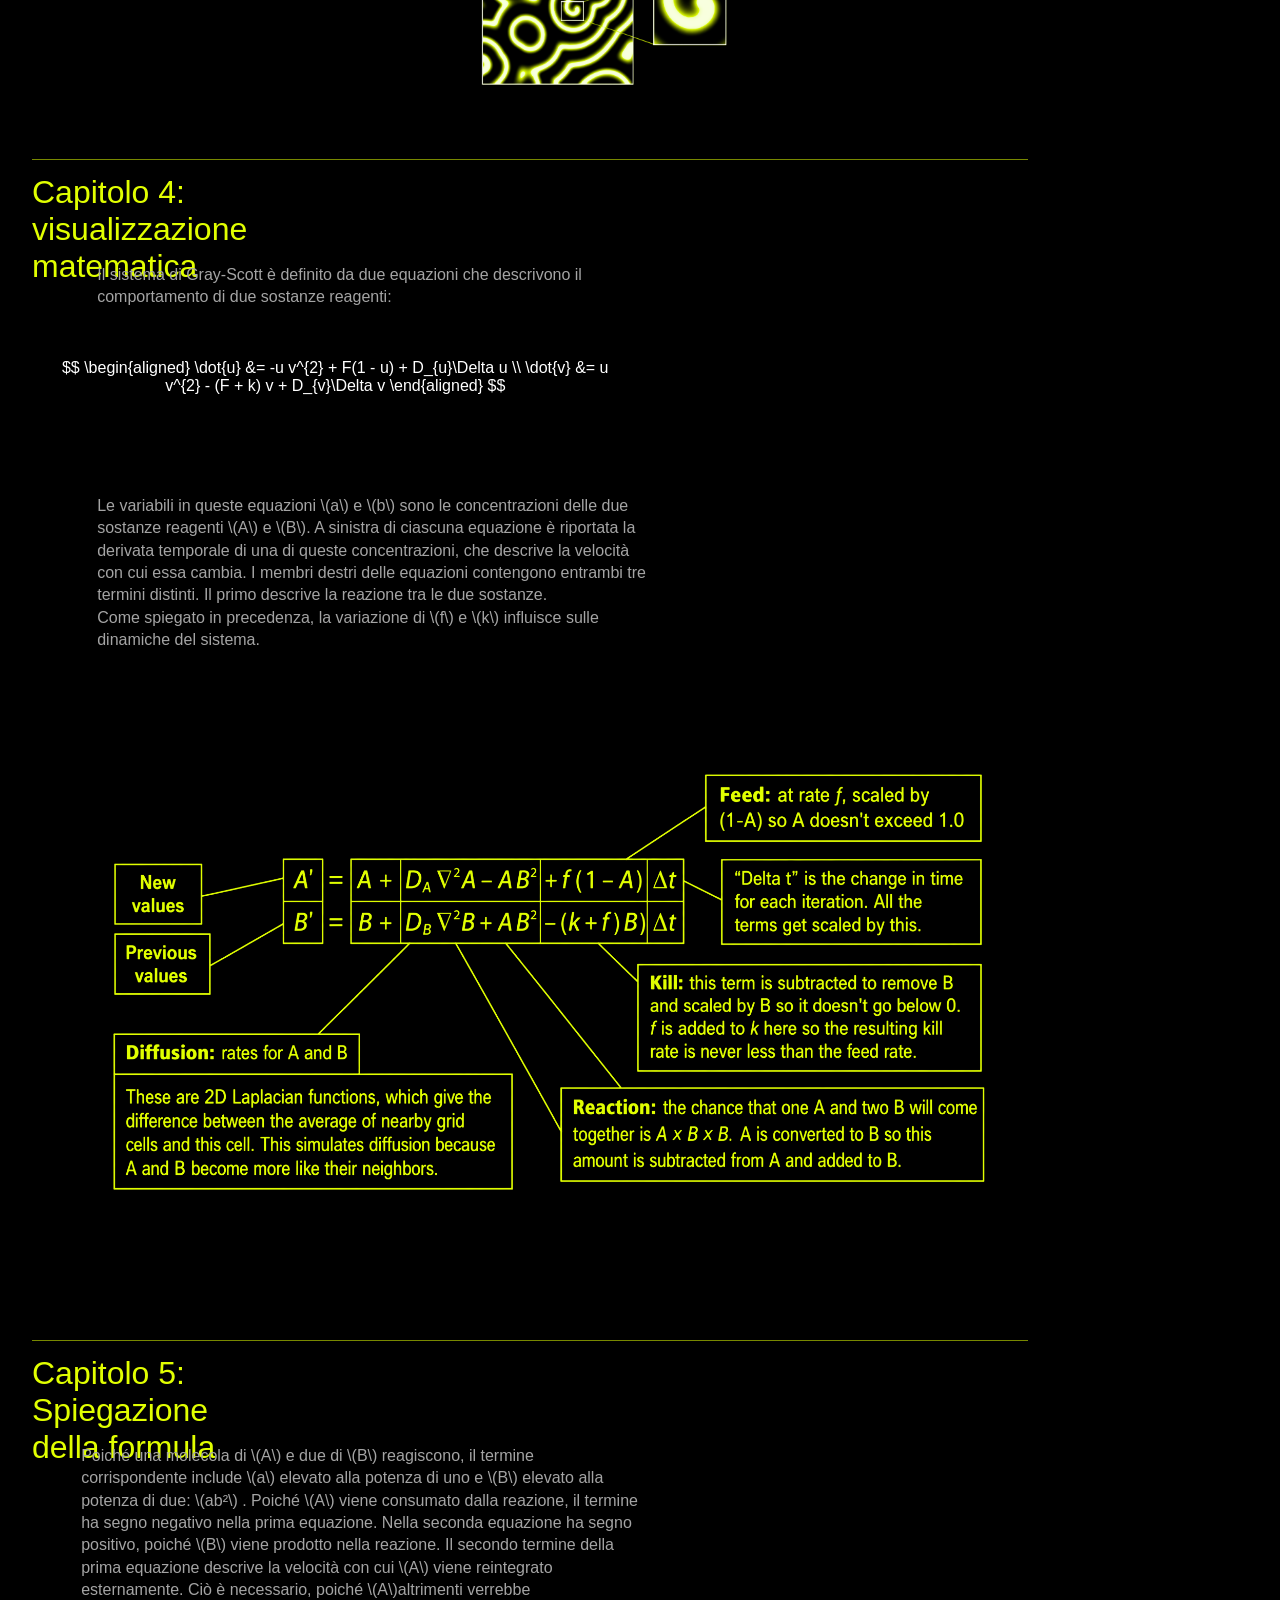
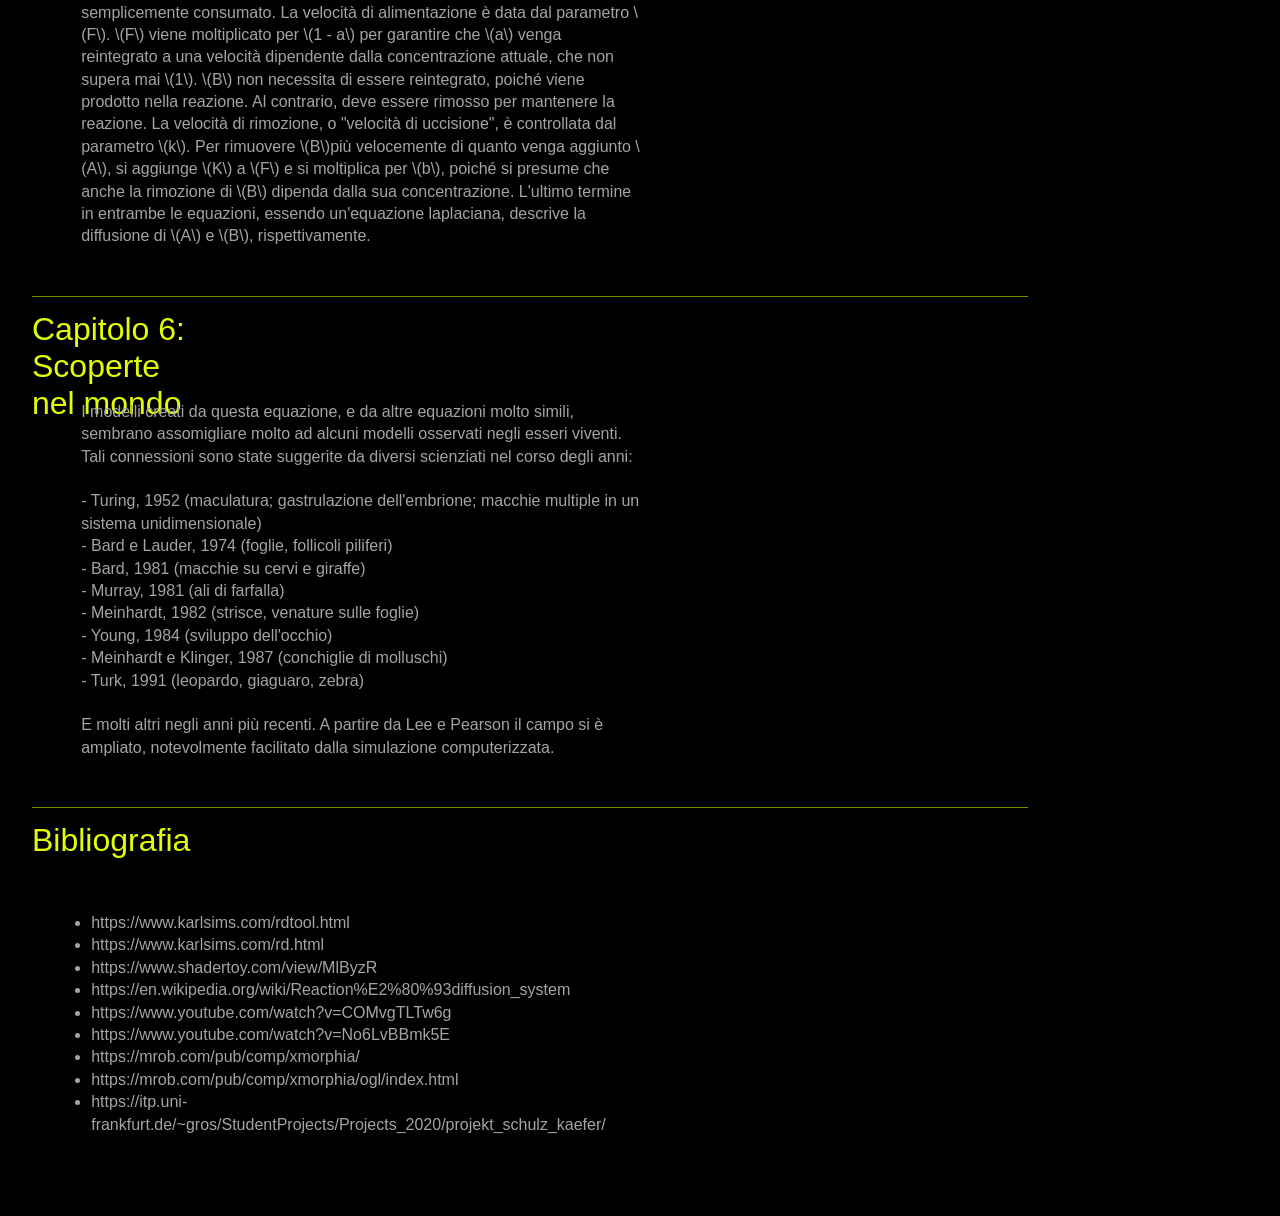
==== commit b5b0fad5: "aggiorna" ====
--- a/index_ricerca.html
+++ b/index_ricerca.html
@@ -14,23 +14,26 @@
 	<link rel="stylesheet"   href="./assets/css/main.css">
 	<script src="https://jsdelivr.net" async></script>
 
+
 	<!-- KaTeX for rendering math -->
 	<link rel="stylesheet" href="https://cdn.jsdelivr.net/npm/katex@0.16.8/dist/katex.min.css">
 	<script defer src="https://cdn.jsdelivr.net/npm/katex@0.16.8/dist/katex.min.js"></script>
 	<script defer src="https://cdn.jsdelivr.net/npm/katex@0.16.8/dist/contrib/auto-render.min.js" onload="renderMathInElement(document.body, {delimiters: [{left: '$$', right: '$$', display: true}, {left: '\\(', right: '\\)', display: false}]});"></script>
 </head>
 <body>
-	<!-- Dynamic Index -->
+	
+	
 	<nav class="indice-laterale">
 		<ul>
 			<li><p class="indice-titolo">indice</p></li>
-			<li><a href="#capitolo-1">Capitolo 1</a></li>
-			<li><a href="#capitolo-2">Capitolo 2</a></li>
-			<li><a href="#capitolo-3">Capitolo 3</a></li>
-			<li><a href="#capitolo-4">Capitolo 4</a></li>
-			<li><a href="#capitolo-5">Capitolo 5</a></li>
-			<li><a href="#capitolo-6">Capitolo 6</a></li>
-			<li><a href="#bibliografia">Bibliografia</a></li>
+			<li><a href="#capitolo-1"><span class="word">Capitolo</span> <span class="word">1</span></a></li>
+			<li><a href="#capitolo-2"><span class="word">Capitolo</span> <span class="word">2</span></a></li>
+			<li><a href="#capitolo-3"><span class="word">Capitolo</span> <span class="word">3</span></a></li>
+			<li><a href="#capitolo-4"><span class="word">Capitolo</span> <span class="word">4</span></a></li>
+			<li><a href="#capitolo-5"><span class="word">Capitolo</span> <span class="word">5</span></a></li>
+			<li><a href="#capitolo-6"><span class="word">Capitolo</span> <span class="word">6</span></a></li>
+			<li><a href="#bibliografia"><span class="word">Bibliografia</span></a></li>
+			<li><a href="tool/index.html"><span class="word">tool</span></a></li>
 		</ul>
 	</nav>
 
@@ -41,13 +44,16 @@
 		<header id="capitolo-1">
 			<span></span>
 			<h2>Organic algorithmic</h2> <br>
-			<h1 class="typewriter">Reaction-Diffusion</h1>
+			<h1 class="typewriter">Reaction-Diffusion</h1><br>
+			<span></span>
+			<a href="tool/index.html" class="classe-link">Tool</a>
 		</header>
 
 		<!-- --------------------------------------------------------------------- -->
 
 		<section class="filetto">
-			<h4 class="titolo-sezione">Capitolo 1: <br></h4>
+			
+			<h4 class="titolo-sezione">INTRODUZIONE <br></h4>
 			
 			<div class="contenuto-sezione">
 				<div class="testo-e-immagini">
@@ -59,7 +65,7 @@
 							a partire da elementi costituenti indifferenziati. Egli propose un modello di reazione-diffusione 
 							che prevede la presenza di elementi chiamati morfogeni, che diffondono modificando la loro concentrazione 
 							e controllano i processi di differenziazione. 
-							Il problema, matematicamente, è definito da equazioni alle derivate parziali. Il modello è, tuttavia, molto versatile 
+							Il problema, matematicamente, è stato definito da equazioni alle derivate parziali. Il modello è, tuttavia, molto versatile 
 							e può essere applicato a diversi ambiti, tra cui ad esempio chimica, ecologia, biologia. Esso infatti è in grado di 
 							descrivere la formazione di strutture spaziali regolari in un sistema costituito da due sostanze, attivatore e inibitore. 
 							Ciò è conseguenza dell’instabilità del sistema a piccole perturbazioni senza le quali esso si troverebbe in uno stato omogeneo.
@@ -82,7 +88,7 @@
 		<!-- --------------------------------------------------------------------- -->
 
 		<section class="filetto" id="capitolo-2">
-			<h4 class="titolo-sezione">Capitolo 2:<br>Il Modello di <br> Gray-Scott </h4>
+			<h4 class="titolo-sezione">GRAY-SCOTT MODEL </h4>
 			<div class="contenuto-sezione">
 				<p>
 					Il modello di Gray-Scott è un sistema di reazione-diffusione che simula il modo in cui due sostanze
@@ -109,7 +115,7 @@
 		<!-- --------------------------------------------------------------------- -->
 
 		<section class="filetto" id="capitolo-3">
-			<h4 class="titolo-sezione">Capitolo 3:<br>reaction -<br>diffusion<br>coding</h4>
+			<h4 class="titolo-sezione">ESEMPIO CHIMICO</h4>
 			<div class="contenuto-sezione">
 				<p>
 					Simulazione della reazione e diffusione di due sostanze chimiche virtuali su una griglia 2D utilizzando il modello di Gray-Scott.
@@ -201,7 +207,7 @@
 			<h4 class="titolo-sezione">Capitolo 6:<br>Scoperte<br>nel mondo</h4>
 			<div class="contenuto-sezione">
 				<p>
-					I modelli creati da questa equazione, e da altre equazioni molto simili, sembrano assomigliare molto a molti modelli osservati negli esseri viventi. Tali connessioni sono state suggerite da:<br><br>
+					I modelli creati da questa equazione, e da altre equazioni molto simili, sembrano assomigliare molto ad alcuni modelli osservati negli esseri viventi. Tali connessioni sono state suggerite da diversi scienziati nel corso degli anni:<br><br>
 
 - Turing, 1952 (maculatura; gastrulazione dell'embrione; macchie multiple in un sistema unidimensionale)<br>
 - Bard e Lauder, 1974 (foglie, follicoli piliferi)<br>
--- a/assets/css/main.css
+++ b/assets/css/main.css
@@ -3,10 +3,10 @@
 }
 
 body {
-	background-color: rgb(40, 40, 40); /* white, #FFFFFF */
+	background-color: rgb(0, 0, 0); /* white, #FFFFFF */
 	padding: 2em;
 	margin: 0;
-	font-family: "Inter", helvetica, sans-serif;
+	font-family: "Roboto", helvetica, sans-serif;
 	font-optical-sizing: auto;
 	font-weight: 400;
 	font-style: normal;
@@ -23,28 +23,53 @@
 	font-style: normal;
 	font-variation-settings: "slnt" 0;
 	color: rgb(225, 255, 0);
-	margin: 0px 0px 0px -150px;
-}
-
-
+	margin: 0px 0px 0px 0px;
+}
+
+h3 {
+	font-family: "Inter", helvetica, sans-serif;
+	font-weight: 400;
+	font-style: normal;
+	font-variation-settings: "slnt" 0;
+	margin: 0px 0px 0px 0px;
+	font-size: 2em;	
+	color:rgb(225, 255, 0);
+	text-align:left;
+}
 
 p {
 	font-weight: lighter;
-	margin: 20px 0px 1em -100px;
+	margin: 100px 0px 1em -150px;
 	max-width: 35em;
 	line-height: 1.4;
-	color: white;
-}
-
-/* Reset: assicurarsi che il paragrafo del primo capitolo
-   usi gli stessi valori dei paragrafi degli altri capitoli */
+	color: rgb(164, 164, 164);
+	font-family: "Roboto", helvetica, sans-serif;
+	font-size: 1rem;
+
+}
+.classe-link {
+    color: rgb(225, 255, 0);             /* Colore del testo (Blu) */
+    font-size: 20px; 
+	margin: 0px,0px,0px,-1000px;           /* Dimensione del font */
+    font-family: "Inter", helvetica, sans-serif;
+    text-decoration: none;      /* Rimuove la sottolineatura */
+    transition: 0.3s;           /* Rende il cambio colore fluido e morbido */
+}
+
+/* Modifica cosa succede quando ci passi sopra con il mouse */
+.classe-link:hover {
+    color: #cc2e53;             /* Cambia in Verde al passaggio del mouse */
+}
+
+
 .testo-primo-capitolo p {
 	font-weight: lighter;
 	font-size: 1rem;
-	margin: 20px 0px 1em -100px;
+	margin: 100px 0px 1em -150px;
 	max-width: 35em;
 	line-height: 1.4;
-	color: white;
+	color: rgb(164, 164, 164);
+	font-family: "Roboto", helvetica, sans-serif;
 }
 
 /* Testo del titolo originale di Turing: sottile e corsivo */
@@ -55,24 +80,27 @@
 }
 
 h2{
-	font-family: helvetica, sans-serif,light;
+	font-family: "Inter", helvetica, sans-serif;
 	font-weight: 100;
-	font-style:black;
+	font-style: normal;
+	font-variation-settings: "slnt" 0;
 	margin: 0px 0px 0px -150px;
     font-size: 4em;	
     color:rgb(225, 255, 0)
 }
 h1 {
-	font-family: helvetica, sans-serif,light;
+	font-family: "Inter", helvetica, sans-serif;
 	font-weight: 100;
-	font-style:black;
-	margin: 0px 0px 0px -130px;
+	font-style: normal;
+	font-variation-settings: "slnt" 0;
+	margin: 0px 0px 0px -150px;
     font-size: 2.5em;	
     color:rgb(150, 167, 22)
 }
 
+
 .typewriter {
-  border-right: .15em solid rgb(225, 255, 0);
+  
   white-space: nowrap;
   margin:0,0,0,200px;
  
@@ -93,12 +121,15 @@
 }
 
 h4 {
-	margin: 0;
+	text-align: left;
+	font-size:2em;
+	font-weight: 400;
+	margin-top: 10px;
 	color:rgb(225, 255, 0)
 }
 
 iframe {
-	margin: 0px 0px 0px -150px;
+	margin: 0px 0px 0px 0px;
 	display: block;
 	border: none;
 	width: 100%;
@@ -113,7 +144,7 @@
 }
 
 .filetto {
-	border-top: solid 1px rgb(225, 255, 0);
+	border-top: solid 0.5px rgba(225, 255, 0, 0.533);
 }
 
 .titolo-sezione {
@@ -122,20 +153,18 @@
 }
 
 .cotenuto-sezione {
-	margin: 0px 0px 0px -150px;
 	font-weight: lighter;
-	margin: 20px 0px 1em -150px;
+	margin: 20px 0px 1em 0px;
 	max-width: 35em;
 	line-height: 1.4;
-	color:white
+	color: rgb(164, 164, 164);
 }
 ul {
-	margin: 0px 0px 0px -150px;
 	font-weight: lighter;
-	margin: 20px 0px 1em -150px;
+	margin: 100px 0px 1em -180px;
 	max-width: 35em;
 	line-height: 1.4;
-	color:white;
+	color: rgb(164, 164, 164);
 }
 .testo-e-immagini {
 	display: flex;
@@ -169,7 +198,7 @@
 	width: 200px;
 	height: auto;
 	display: block;
-	border: 1px solid rgba(225, 255, 0, 0.15);
+	border: 0.5px solid rgba(0, 0, 0, 0.15);
 	box-shadow: none;
 }
 
@@ -183,6 +212,7 @@
 	border-radius: none;
 	padding: 1.5em;
 	max-width: 150px;
+	text-align: center;
 }
 
 /* Filetto verticale tra indice e contenuto (stile simile agli altri filetti) */
@@ -192,9 +222,9 @@
 	top: 0;
 	bottom: 0;
 	/* posiziona la linea a sinistra dell'indice; avvicinata di ulteriori 10px */
-	right: calc(2em + 150px - 18px);
-	width: 1px;
-	background: rgb(225, 255, 0);
+	right: calc(2em + 170px);
+	width: 0.5px;
+	background: rgba(225, 255, 0, 0.533);
 	opacity: 1;
 	z-index: 995;
 }
@@ -202,8 +232,8 @@
 .indice-laterale .indice-titolo {
 	color: rgb(225, 255, 0);
 	margin: 0 0 0.75em 0;
-	font-size: 0.95em;
-	font-weight: 700;
+	font-size: 1.15em;
+	font-weight: 800;
 	text-transform: uppercase;
 	letter-spacing: 0.06em;
 }
@@ -245,7 +275,7 @@
 	color: #ffffff;
 	text-align: center;
 	max-width: 36em;
-	margin: 50px 0px 0px -250px;
+	margin: 50px 0px 0px -200px;
 }
 
 .equazione-math .katex,
